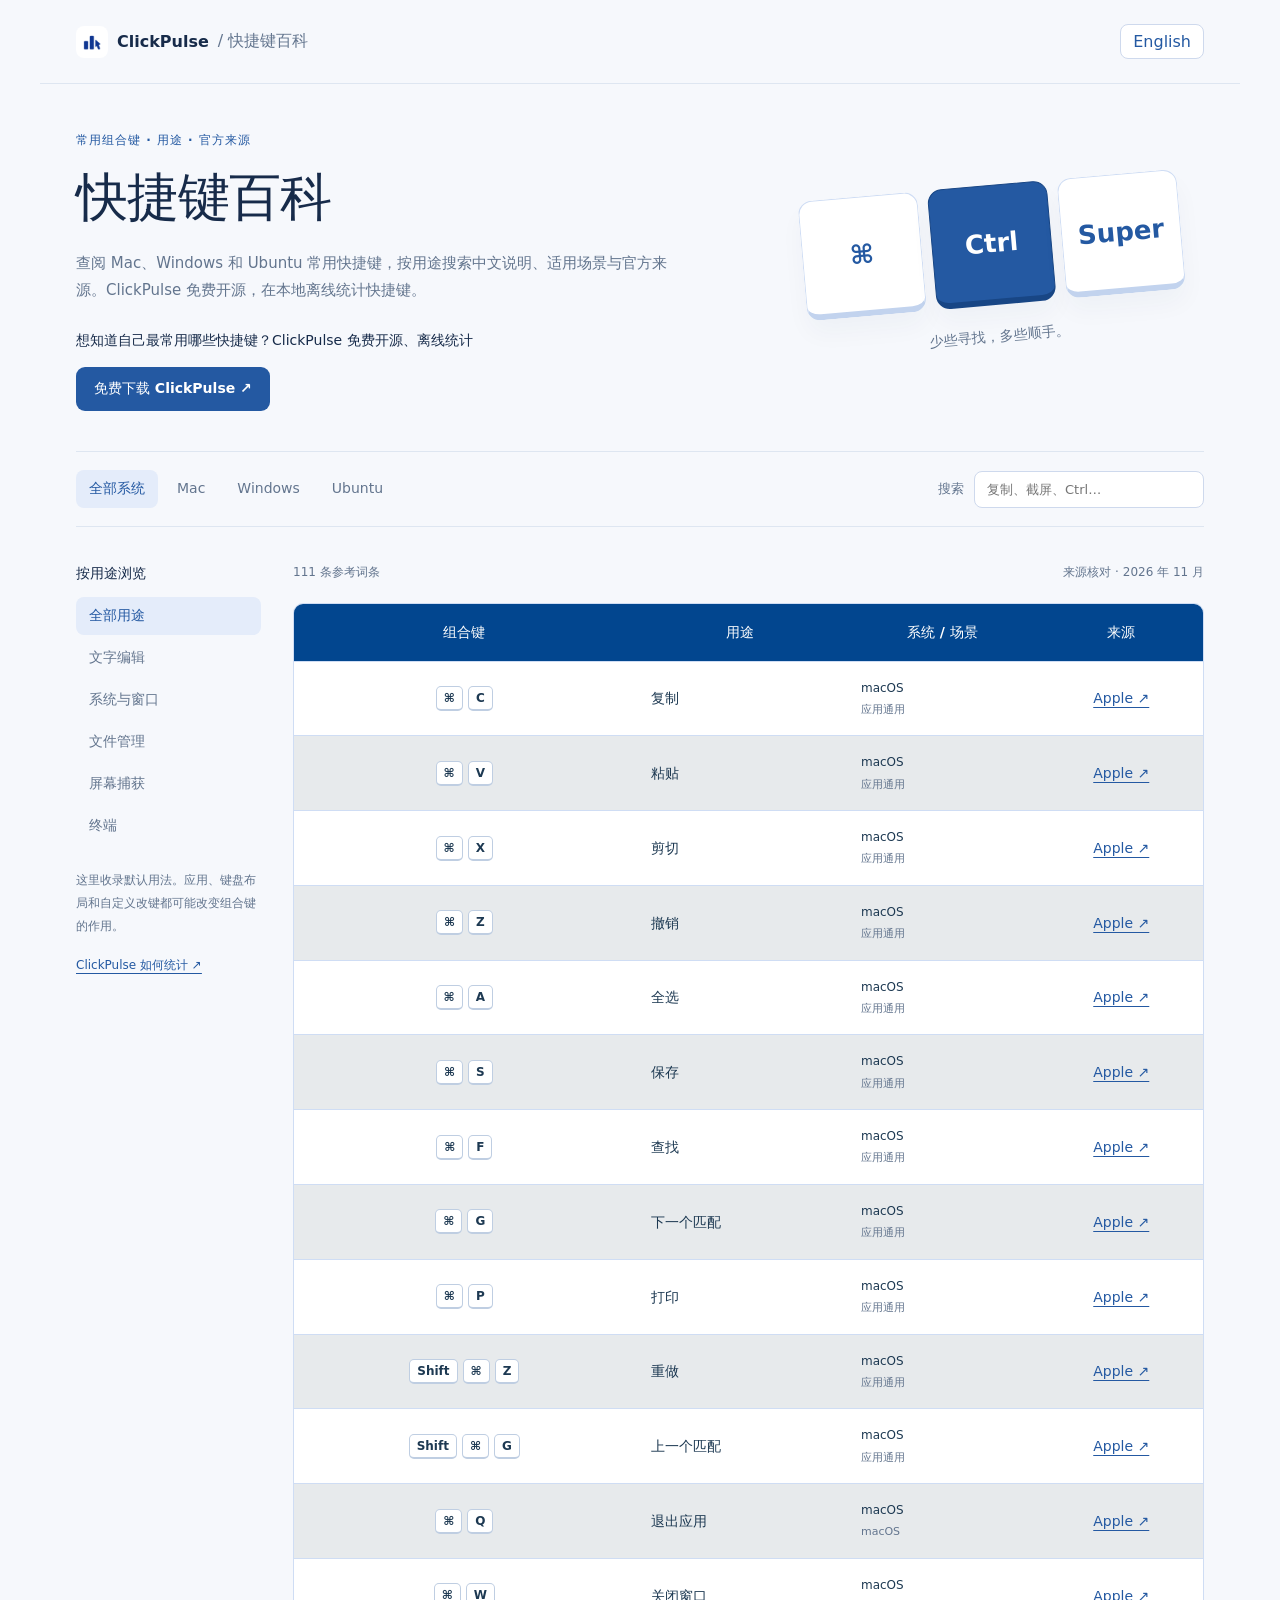
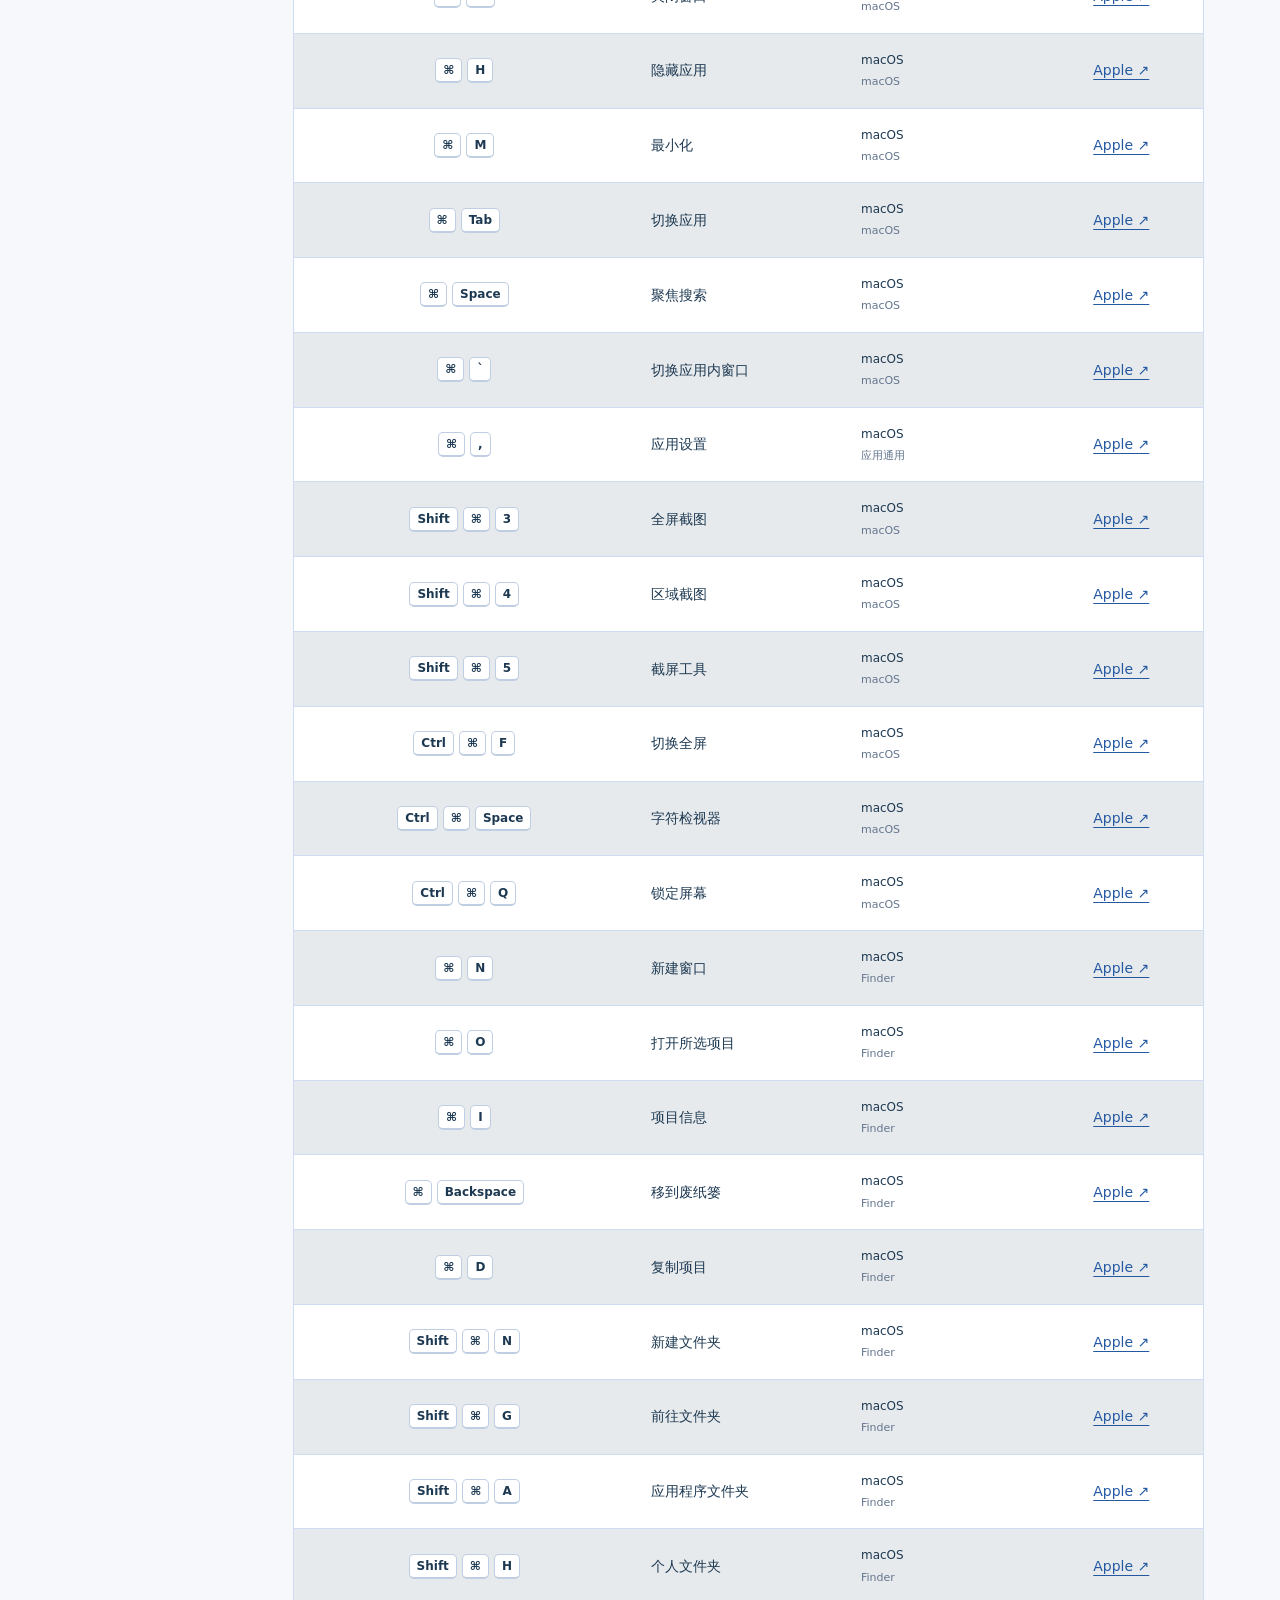
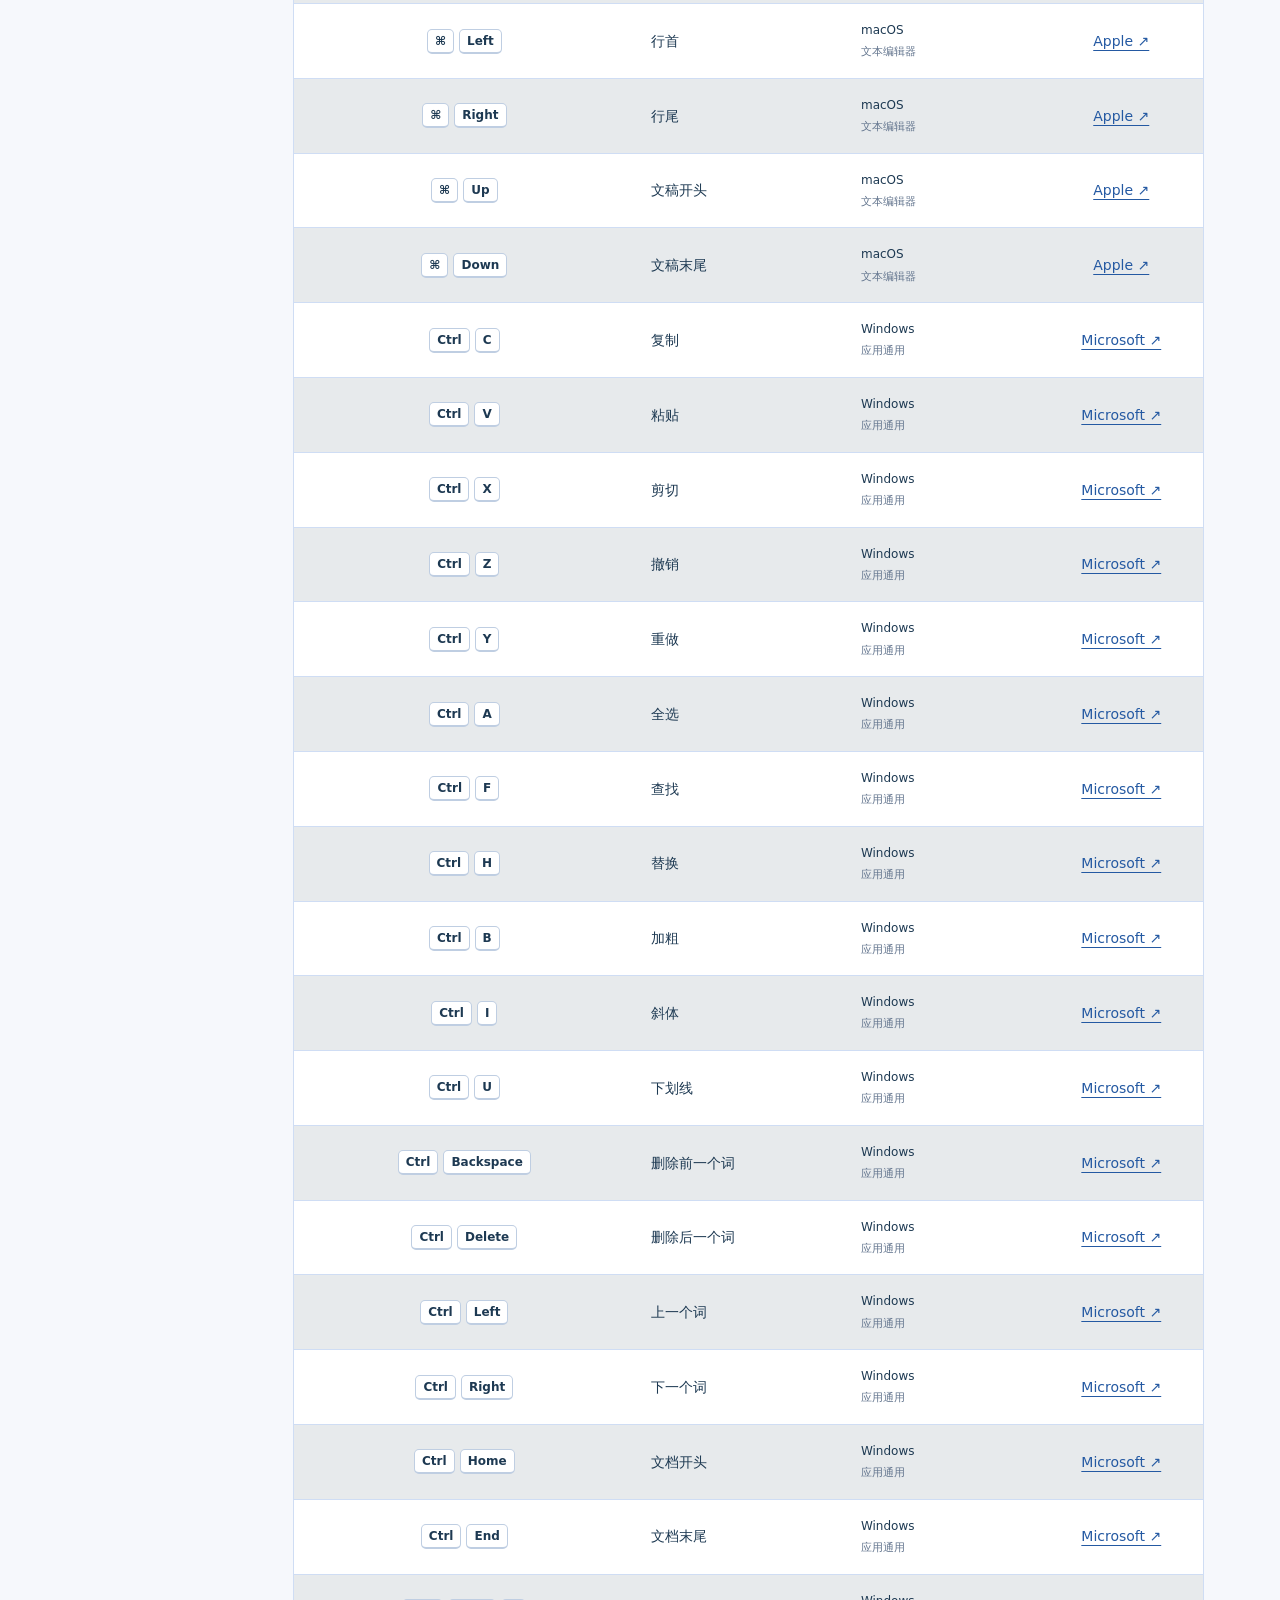
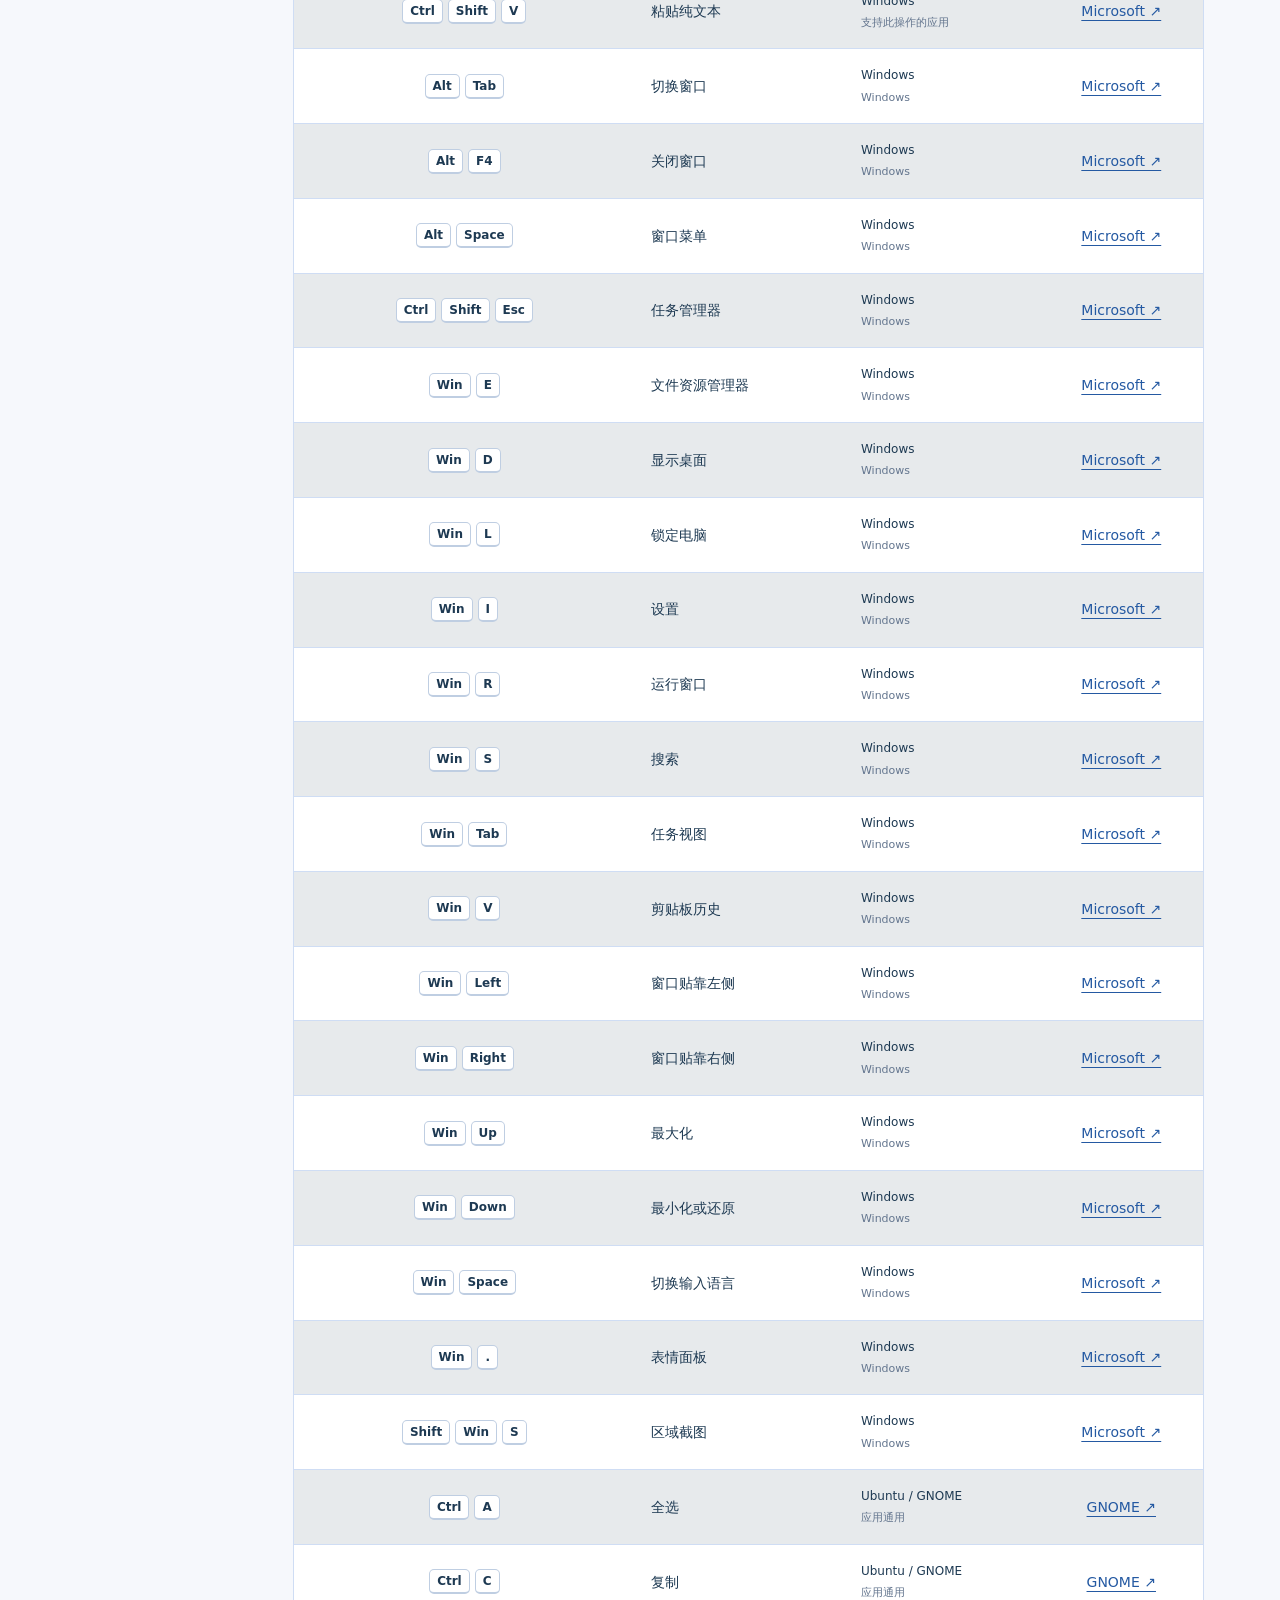
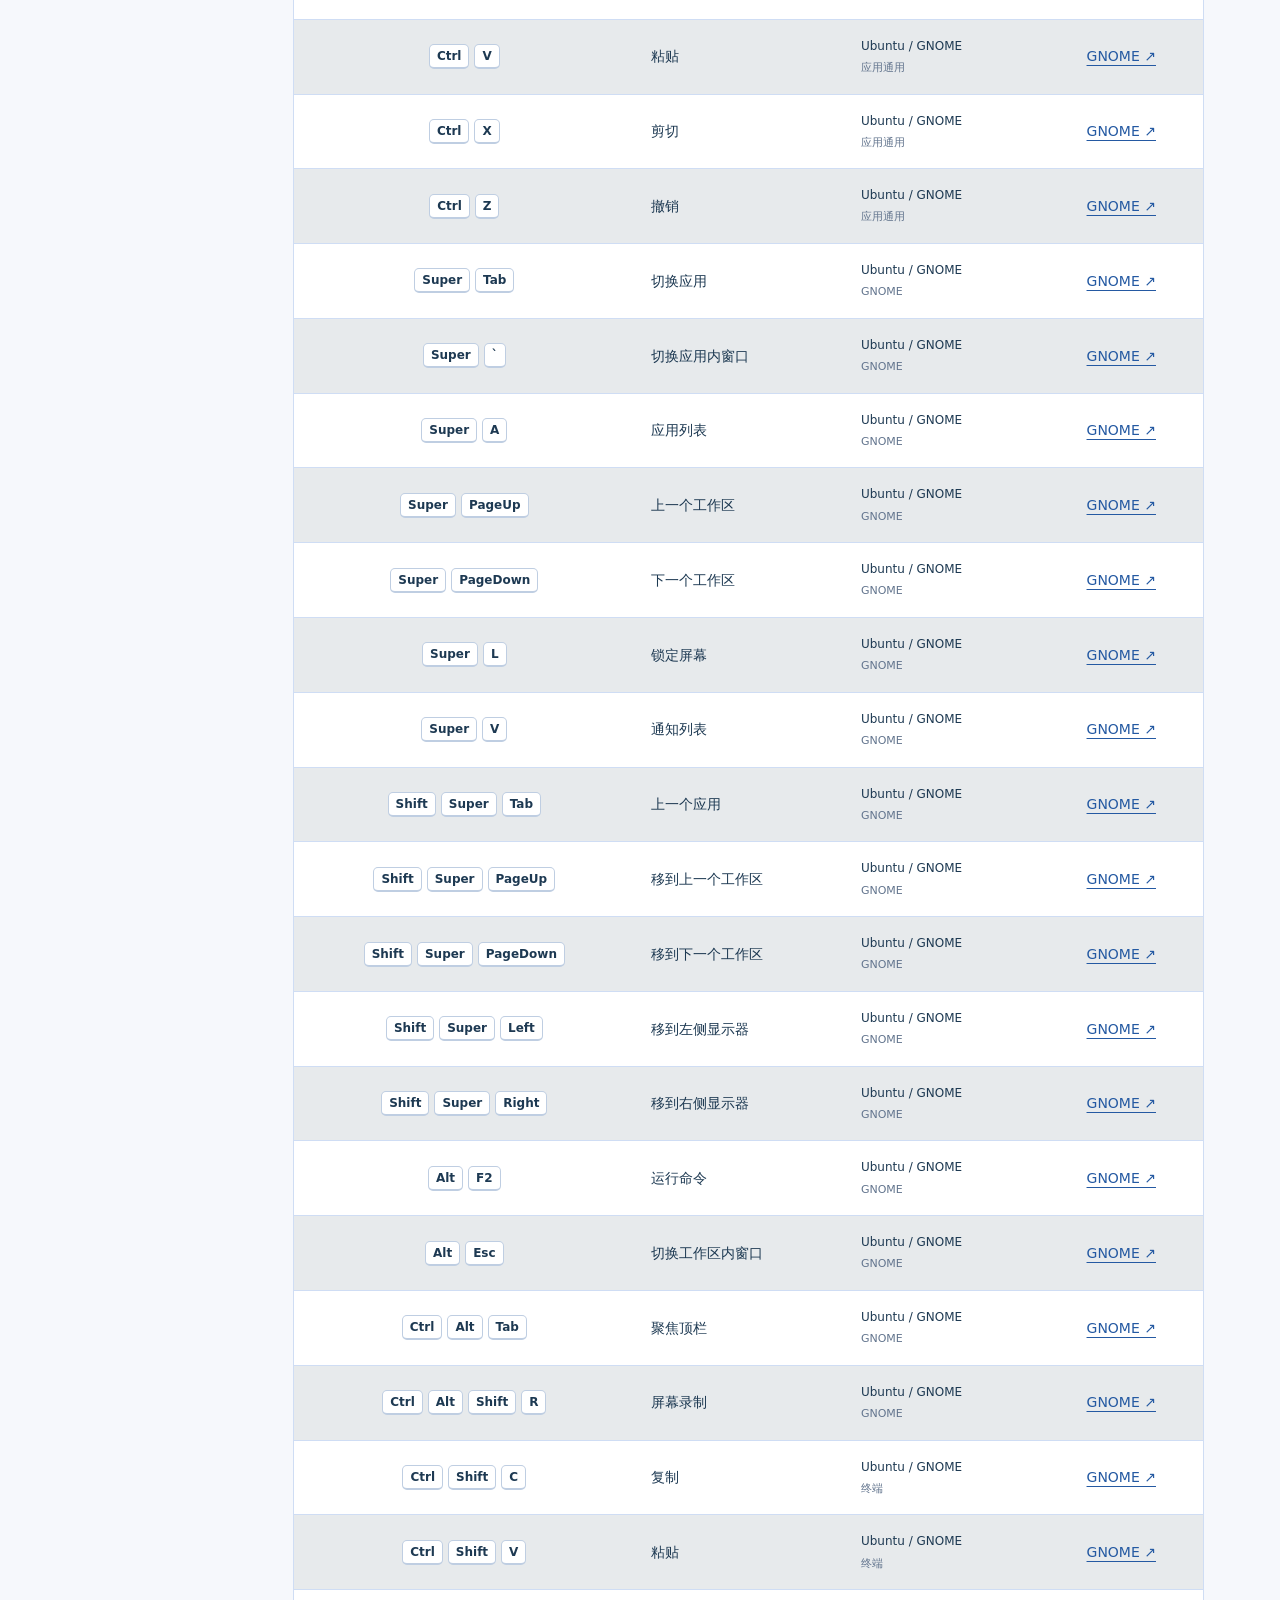
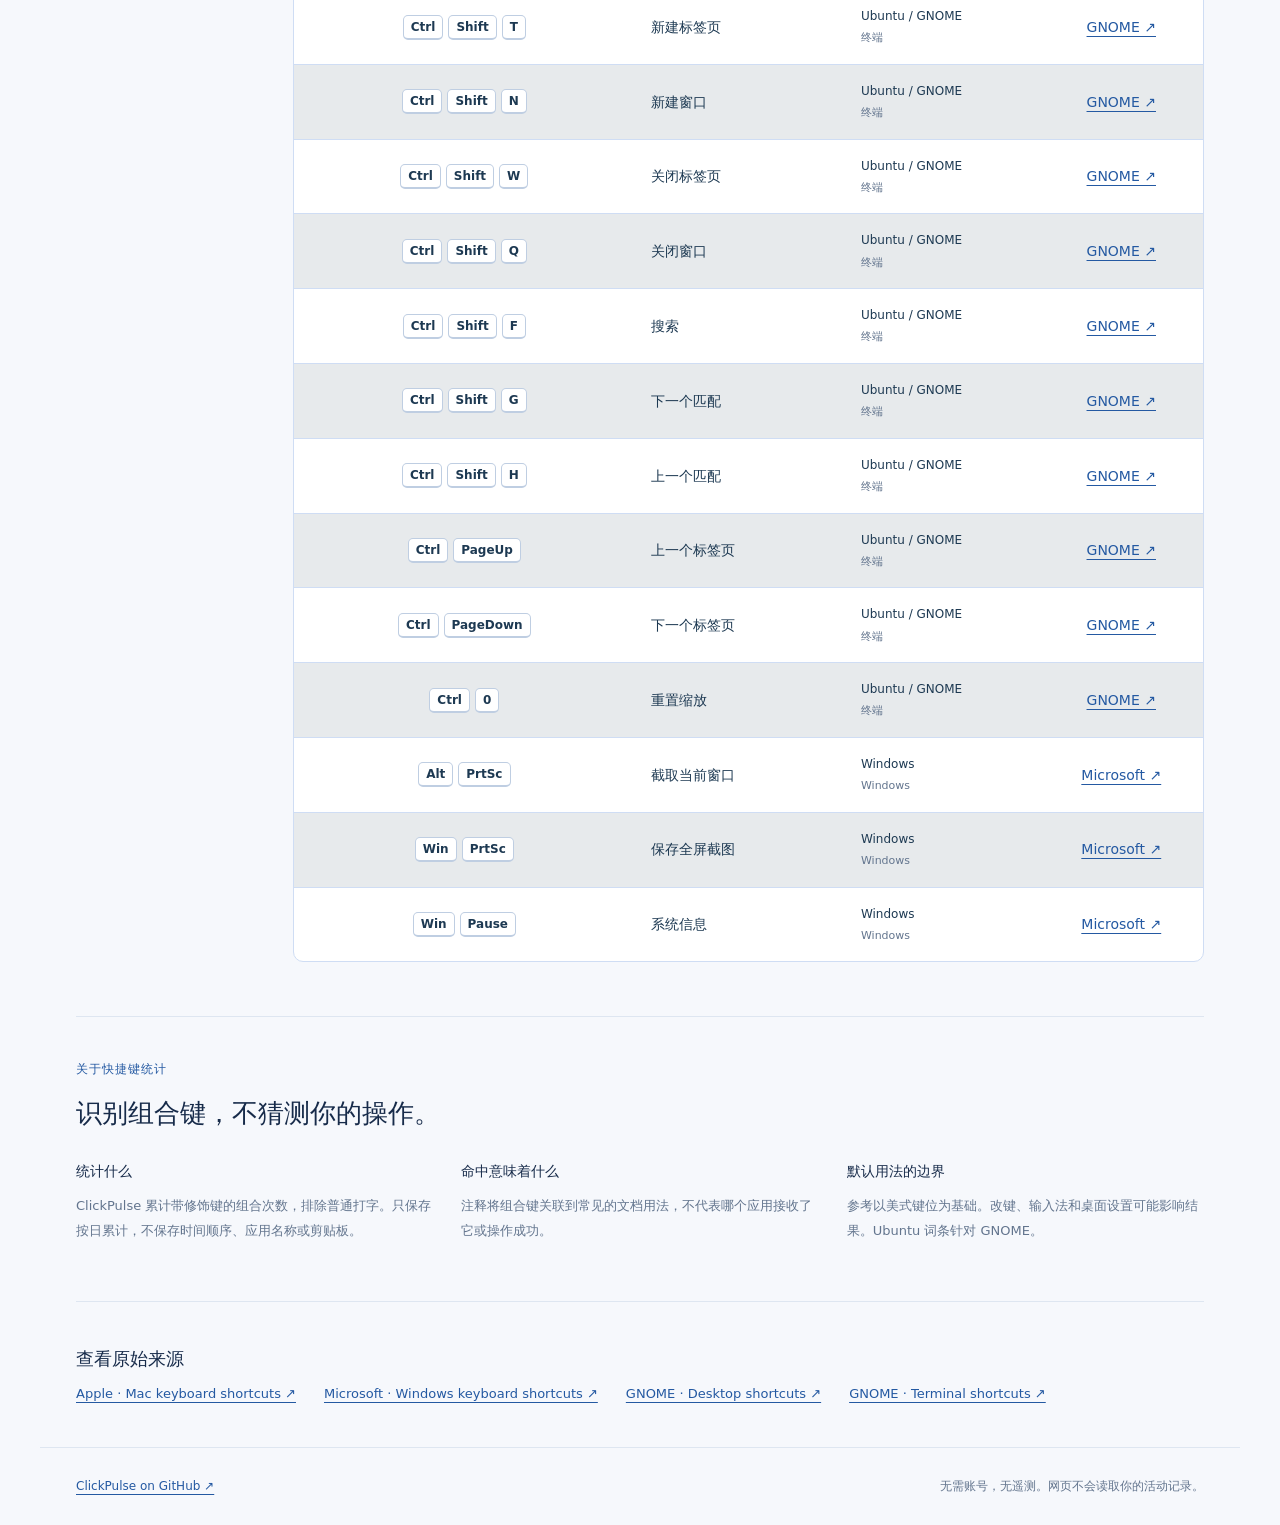
==== docs/shortcuts/index.html @ 7aa95f6b "build: strengthen package checks and add shortcut reference docs Verify version resources and separa" ====
<!doctype html>
<html lang="zh-CN"><head><meta charset="utf-8"><meta name="viewport" content="width=device-width,initial-scale=1">
<meta name="description" content="查阅 Mac、Windows 和 Ubuntu 常用快捷键，按用途搜索中文说明、适用场景与官方来源。ClickPulse 免费开源，在本地离线统计快捷键。"><link rel="canonical" href="https://endnone.github.io/ClickPulse/">
<meta http-equiv="Content-Security-Policy" content="default-src 'self'; script-src 'self'; style-src 'self'; img-src 'self'; connect-src 'none'; base-uri 'none'; form-action 'none'">
<title data-en="Shortcut Atlas · ClickPulse">快捷键大全（Mac、Windows、Ubuntu，附官方来源）· ClickPulse</title><link rel="stylesheet" href="style.css"><script defer src="../../ui/shortcuts-catalog.js"></script><script defer src="app.js"></script></head>
<body><header><a class="brand" href="./"><img class="brand-mark" src="../../assets/clickpulse-mark-blue-transparent-v1-128.png" alt="">ClickPulse <span data-en="/ Shortcut Atlas">/ 快捷键百科</span></a><button data-en="简体中文" id="language" type="button" data-js hidden>English</button></header>
<main><section class="intro"><div><p data-en="EVERYDAY SHORTCUTS · CONTEXT · OFFICIAL SOURCES" class="eyebrow">常用组合键 · 用途 · 官方来源</p><h1 data-en="Shortcut Atlas">快捷键百科</h1><p data-en="Useful combinations, clear context and official sources. Find the shortcuts for your next step." class="intro-description">查阅 Mac、Windows 和 Ubuntu 常用快捷键，按用途搜索中文说明、适用场景与官方来源。ClickPulse 免费开源，在本地离线统计快捷键。</p>
<div class="download-callout"><p data-en="Discover your most-used shortcuts. ClickPulse is free, open source and counts activity offline.">想知道自己最常用哪些快捷键？ClickPulse 免费开源、离线统计</p><a data-en="Download ClickPulse ↗" class="download-button" href="https://github.com/endNone/ClickPulse/releases/latest">免费下载 ClickPulse ↗</a></div></div><div class="intro-keys" aria-hidden="true"><kbd>⌘</kbd><kbd>Ctrl</kbd><kbd>Super</kbd><span data-en="Less reaching. More doing.">少些寻找，多些顺手。</span></div></section>
<div class="filter-bar"><nav class="systems" aria-label="Operating system"><a data-en="All systems" href="./" aria-current="page">全部系统</a><a data-en="Mac" href="mac/">Mac</a><a data-en="Windows" href="windows/">Windows</a><a data-en="Ubuntu" href="ubuntu/">Ubuntu</a></nav><label class="search" data-js hidden><span data-en="Search">搜索</span><input id="query" type="search" autocomplete="off" spellcheck="false" placeholder="复制、截屏、Ctrl…"></label></div>
<div class="directory"><aside><h2 data-en="Browse by purpose">按用途浏览</h2><div id="categories" data-js hidden><button data-en="All purposes" type="button" data-category="" aria-pressed="true">全部用途</button><button data-en="Editing" type="button" data-category="editing" aria-pressed="false">文字编辑</button><button data-en="System &amp; windows" type="button" data-category="system" aria-pressed="false">系统与窗口</button><button data-en="Files" type="button" data-category="files" aria-pressed="false">文件管理</button><button data-en="Screen capture" type="button" data-category="capture" aria-pressed="false">屏幕捕获</button><button data-en="Terminal" type="button" data-category="terminal" aria-pressed="false">终端</button></div><p data-en="Apps, keyboard layouts and custom mappings can change what a combination does." class="reference-note">这里收录默认用法。应用、键盘布局和自定义改键都可能改变组合键的作用。</p><a data-en="How ClickPulse counts ↗" href="#how-it-works">ClickPulse 如何统计 ↗</a></aside>
<section class="entry-section" aria-label="Shortcuts"><div class="results-heading"><p id="count" role="status" aria-live="polite">111 条参考词条</p><span data-en="Sources checked · November 2026">来源核对 · 2026 年 11 月</span></div><div class="table-scroll"><table id="entries"><thead><tr><th data-en="Shortcut" scope="col">组合键</th><th data-en="Use" scope="col">用途</th><th data-en="System / Context" scope="col">系统 / 场景</th><th data-en="Source" scope="col">来源</th></tr></thead><tbody><tr data-entry-id="macos-8-8-apps"><th scope="row"><span class="chord"><kbd>⌘</kbd> <kbd>C</kbd></span></th><td><strong data-en="Copy">复制</strong></td><td><span class="entry-system">macOS</span><span data-en="Apps" class="scope">应用通用</span></td><td><a href="https://support.apple.com/en-us/102650" target="_blank" rel="noopener noreferrer">Apple ↗</a></td></tr>
<tr data-entry-id="macos-8-9-apps"><th scope="row"><span class="chord"><kbd>⌘</kbd> <kbd>V</kbd></span></th><td><strong data-en="Paste">粘贴</strong></td><td><span class="entry-system">macOS</span><span data-en="Apps" class="scope">应用通用</span></td><td><a href="https://support.apple.com/en-us/102650" target="_blank" rel="noopener noreferrer">Apple ↗</a></td></tr>
<tr data-entry-id="macos-8-7-apps"><th scope="row"><span class="chord"><kbd>⌘</kbd> <kbd>X</kbd></span></th><td><strong data-en="Cut">剪切</strong></td><td><span class="entry-system">macOS</span><span data-en="Apps" class="scope">应用通用</span></td><td><a href="https://support.apple.com/en-us/102650" target="_blank" rel="noopener noreferrer">Apple ↗</a></td></tr>
<tr data-entry-id="macos-8-6-apps"><th scope="row"><span class="chord"><kbd>⌘</kbd> <kbd>Z</kbd></span></th><td><strong data-en="Undo">撤销</strong></td><td><span class="entry-system">macOS</span><span data-en="Apps" class="scope">应用通用</span></td><td><a href="https://support.apple.com/en-us/102650" target="_blank" rel="noopener noreferrer">Apple ↗</a></td></tr>
<tr data-entry-id="macos-8-0-apps"><th scope="row"><span class="chord"><kbd>⌘</kbd> <kbd>A</kbd></span></th><td><strong data-en="Select all">全选</strong></td><td><span class="entry-system">macOS</span><span data-en="Apps" class="scope">应用通用</span></td><td><a href="https://support.apple.com/en-us/102650" target="_blank" rel="noopener noreferrer">Apple ↗</a></td></tr>
<tr data-entry-id="macos-8-1-apps"><th scope="row"><span class="chord"><kbd>⌘</kbd> <kbd>S</kbd></span></th><td><strong data-en="Save">保存</strong></td><td><span class="entry-system">macOS</span><span data-en="Apps" class="scope">应用通用</span></td><td><a href="https://support.apple.com/en-us/102650" target="_blank" rel="noopener noreferrer">Apple ↗</a></td></tr>
<tr data-entry-id="macos-8-3-apps"><th scope="row"><span class="chord"><kbd>⌘</kbd> <kbd>F</kbd></span></th><td><strong data-en="Find">查找</strong></td><td><span class="entry-system">macOS</span><span data-en="Apps" class="scope">应用通用</span></td><td><a href="https://support.apple.com/en-us/102650" target="_blank" rel="noopener noreferrer">Apple ↗</a></td></tr>
<tr data-entry-id="macos-8-5-apps"><th scope="row"><span class="chord"><kbd>⌘</kbd> <kbd>G</kbd></span></th><td><strong data-en="Next match">下一个匹配</strong></td><td><span class="entry-system">macOS</span><span data-en="Apps" class="scope">应用通用</span></td><td><a href="https://support.apple.com/en-us/102650" target="_blank" rel="noopener noreferrer">Apple ↗</a></td></tr>
<tr data-entry-id="macos-8-35-apps"><th scope="row"><span class="chord"><kbd>⌘</kbd> <kbd>P</kbd></span></th><td><strong data-en="Print">打印</strong></td><td><span class="entry-system">macOS</span><span data-en="Apps" class="scope">应用通用</span></td><td><a href="https://support.apple.com/en-us/102650" target="_blank" rel="noopener noreferrer">Apple ↗</a></td></tr>
<tr data-entry-id="macos-12-6-apps"><th scope="row"><span class="chord"><kbd>Shift</kbd> <kbd>⌘</kbd> <kbd>Z</kbd></span></th><td><strong data-en="Redo">重做</strong></td><td><span class="entry-system">macOS</span><span data-en="Apps" class="scope">应用通用</span></td><td><a href="https://support.apple.com/en-us/102650" target="_blank" rel="noopener noreferrer">Apple ↗</a></td></tr>
<tr data-entry-id="macos-12-5-apps"><th scope="row"><span class="chord"><kbd>Shift</kbd> <kbd>⌘</kbd> <kbd>G</kbd></span></th><td><strong data-en="Previous match">上一个匹配</strong></td><td><span class="entry-system">macOS</span><span data-en="Apps" class="scope">应用通用</span></td><td><a href="https://support.apple.com/en-us/102650" target="_blank" rel="noopener noreferrer">Apple ↗</a></td></tr>
<tr data-entry-id="macos-8-12-macos"><th scope="row"><span class="chord"><kbd>⌘</kbd> <kbd>Q</kbd></span></th><td><strong data-en="Quit app">退出应用</strong></td><td><span class="entry-system">macOS</span><span data-en="macOS" class="scope">macOS</span></td><td><a href="https://support.apple.com/en-us/102650" target="_blank" rel="noopener noreferrer">Apple ↗</a></td></tr>
<tr data-entry-id="macos-8-13-macos"><th scope="row"><span class="chord"><kbd>⌘</kbd> <kbd>W</kbd></span></th><td><strong data-en="Close window">关闭窗口</strong></td><td><span class="entry-system">macOS</span><span data-en="macOS" class="scope">macOS</span></td><td><a href="https://support.apple.com/en-us/102650" target="_blank" rel="noopener noreferrer">Apple ↗</a></td></tr>
<tr data-entry-id="macos-8-4-macos"><th scope="row"><span class="chord"><kbd>⌘</kbd> <kbd>H</kbd></span></th><td><strong data-en="Hide app">隐藏应用</strong></td><td><span class="entry-system">macOS</span><span data-en="macOS" class="scope">macOS</span></td><td><a href="https://support.apple.com/en-us/102650" target="_blank" rel="noopener noreferrer">Apple ↗</a></td></tr>
<tr data-entry-id="macos-8-46-macos"><th scope="row"><span class="chord"><kbd>⌘</kbd> <kbd>M</kbd></span></th><td><strong data-en="Minimize">最小化</strong></td><td><span class="entry-system">macOS</span><span data-en="macOS" class="scope">macOS</span></td><td><a href="https://support.apple.com/en-us/102650" target="_blank" rel="noopener noreferrer">Apple ↗</a></td></tr>
<tr data-entry-id="macos-8-48-macos"><th scope="row"><span class="chord"><kbd>⌘</kbd> <kbd>Tab</kbd></span></th><td><strong data-en="Switch app">切换应用</strong></td><td><span class="entry-system">macOS</span><span data-en="macOS" class="scope">macOS</span></td><td><a href="https://support.apple.com/en-us/102650" target="_blank" rel="noopener noreferrer">Apple ↗</a></td></tr>
<tr data-entry-id="macos-8-49-macos"><th scope="row"><span class="chord"><kbd>⌘</kbd> <kbd>Space</kbd></span></th><td><strong data-en="Spotlight">聚焦搜索</strong></td><td><span class="entry-system">macOS</span><span data-en="macOS" class="scope">macOS</span></td><td><a href="https://support.apple.com/en-us/102650" target="_blank" rel="noopener noreferrer">Apple ↗</a></td></tr>
<tr data-entry-id="macos-8-50-macos"><th scope="row"><span class="chord"><kbd>⌘</kbd> <kbd>`</kbd></span></th><td><strong data-en="Switch app window">切换应用内窗口</strong></td><td><span class="entry-system">macOS</span><span data-en="macOS" class="scope">macOS</span></td><td><a href="https://support.apple.com/en-us/102650" target="_blank" rel="noopener noreferrer">Apple ↗</a></td></tr>
<tr data-entry-id="macos-8-43-apps"><th scope="row"><span class="chord"><kbd>⌘</kbd> <kbd>,</kbd></span></th><td><strong data-en="App settings">应用设置</strong></td><td><span class="entry-system">macOS</span><span data-en="Apps" class="scope">应用通用</span></td><td><a href="https://support.apple.com/en-us/102650" target="_blank" rel="noopener noreferrer">Apple ↗</a></td></tr>
<tr data-entry-id="macos-12-20-macos"><th scope="row"><span class="chord"><kbd>Shift</kbd> <kbd>⌘</kbd> <kbd>3</kbd></span></th><td><strong data-en="Screen capture">全屏截图</strong></td><td><span class="entry-system">macOS</span><span data-en="macOS" class="scope">macOS</span></td><td><a href="https://support.apple.com/en-us/102650" target="_blank" rel="noopener noreferrer">Apple ↗</a></td></tr>
<tr data-entry-id="macos-12-21-macos"><th scope="row"><span class="chord"><kbd>Shift</kbd> <kbd>⌘</kbd> <kbd>4</kbd></span></th><td><strong data-en="Area capture">区域截图</strong></td><td><span class="entry-system">macOS</span><span data-en="macOS" class="scope">macOS</span></td><td><a href="https://support.apple.com/en-us/102650" target="_blank" rel="noopener noreferrer">Apple ↗</a></td></tr>
<tr data-entry-id="macos-12-23-macos"><th scope="row"><span class="chord"><kbd>Shift</kbd> <kbd>⌘</kbd> <kbd>5</kbd></span></th><td><strong data-en="Capture controls">截屏工具</strong></td><td><span class="entry-system">macOS</span><span data-en="macOS" class="scope">macOS</span></td><td><a href="https://support.apple.com/en-us/102650" target="_blank" rel="noopener noreferrer">Apple ↗</a></td></tr>
<tr data-entry-id="macos-9-3-macos"><th scope="row"><span class="chord"><kbd>Ctrl</kbd> <kbd>⌘</kbd> <kbd>F</kbd></span></th><td><strong data-en="Toggle fullscreen">切换全屏</strong></td><td><span class="entry-system">macOS</span><span data-en="macOS" class="scope">macOS</span></td><td><a href="https://support.apple.com/en-us/102650" target="_blank" rel="noopener noreferrer">Apple ↗</a></td></tr>
<tr data-entry-id="macos-9-49-macos"><th scope="row"><span class="chord"><kbd>Ctrl</kbd> <kbd>⌘</kbd> <kbd>Space</kbd></span></th><td><strong data-en="Character viewer">字符检视器</strong></td><td><span class="entry-system">macOS</span><span data-en="macOS" class="scope">macOS</span></td><td><a href="https://support.apple.com/en-us/102650" target="_blank" rel="noopener noreferrer">Apple ↗</a></td></tr>
<tr data-entry-id="macos-9-12-macos"><th scope="row"><span class="chord"><kbd>Ctrl</kbd> <kbd>⌘</kbd> <kbd>Q</kbd></span></th><td><strong data-en="Lock screen">锁定屏幕</strong></td><td><span class="entry-system">macOS</span><span data-en="macOS" class="scope">macOS</span></td><td><a href="https://support.apple.com/en-us/102650" target="_blank" rel="noopener noreferrer">Apple ↗</a></td></tr>
<tr data-entry-id="macos-8-45-finder"><th scope="row"><span class="chord"><kbd>⌘</kbd> <kbd>N</kbd></span></th><td><strong data-en="New window">新建窗口</strong></td><td><span class="entry-system">macOS</span><span data-en="Finder" class="scope">Finder</span></td><td><a href="https://support.apple.com/en-us/102650" target="_blank" rel="noopener noreferrer">Apple ↗</a></td></tr>
<tr data-entry-id="macos-8-31-finder"><th scope="row"><span class="chord"><kbd>⌘</kbd> <kbd>O</kbd></span></th><td><strong data-en="Open selection">打开所选项目</strong></td><td><span class="entry-system">macOS</span><span data-en="Finder" class="scope">Finder</span></td><td><a href="https://support.apple.com/en-us/102650" target="_blank" rel="noopener noreferrer">Apple ↗</a></td></tr>
<tr data-entry-id="macos-8-34-finder"><th scope="row"><span class="chord"><kbd>⌘</kbd> <kbd>I</kbd></span></th><td><strong data-en="Item information">项目信息</strong></td><td><span class="entry-system">macOS</span><span data-en="Finder" class="scope">Finder</span></td><td><a href="https://support.apple.com/en-us/102650" target="_blank" rel="noopener noreferrer">Apple ↗</a></td></tr>
<tr data-entry-id="macos-8-51-finder"><th scope="row"><span class="chord"><kbd>⌘</kbd> <kbd>Backspace</kbd></span></th><td><strong data-en="Move to Trash">移到废纸篓</strong></td><td><span class="entry-system">macOS</span><span data-en="Finder" class="scope">Finder</span></td><td><a href="https://support.apple.com/en-us/102650" target="_blank" rel="noopener noreferrer">Apple ↗</a></td></tr>
<tr data-entry-id="macos-8-2-finder"><th scope="row"><span class="chord"><kbd>⌘</kbd> <kbd>D</kbd></span></th><td><strong data-en="Duplicate item">复制项目</strong></td><td><span class="entry-system">macOS</span><span data-en="Finder" class="scope">Finder</span></td><td><a href="https://support.apple.com/en-us/102650" target="_blank" rel="noopener noreferrer">Apple ↗</a></td></tr>
<tr data-entry-id="macos-12-45-finder"><th scope="row"><span class="chord"><kbd>Shift</kbd> <kbd>⌘</kbd> <kbd>N</kbd></span></th><td><strong data-en="New folder">新建文件夹</strong></td><td><span class="entry-system">macOS</span><span data-en="Finder" class="scope">Finder</span></td><td><a href="https://support.apple.com/en-us/102650" target="_blank" rel="noopener noreferrer">Apple ↗</a></td></tr>
<tr data-entry-id="macos-12-5-finder"><th scope="row"><span class="chord"><kbd>Shift</kbd> <kbd>⌘</kbd> <kbd>G</kbd></span></th><td><strong data-en="Go to folder">前往文件夹</strong></td><td><span class="entry-system">macOS</span><span data-en="Finder" class="scope">Finder</span></td><td><a href="https://support.apple.com/en-us/102650" target="_blank" rel="noopener noreferrer">Apple ↗</a></td></tr>
<tr data-entry-id="macos-12-0-finder"><th scope="row"><span class="chord"><kbd>Shift</kbd> <kbd>⌘</kbd> <kbd>A</kbd></span></th><td><strong data-en="Applications folder">应用程序文件夹</strong></td><td><span class="entry-system">macOS</span><span data-en="Finder" class="scope">Finder</span></td><td><a href="https://support.apple.com/en-us/102650" target="_blank" rel="noopener noreferrer">Apple ↗</a></td></tr>
<tr data-entry-id="macos-12-4-finder"><th scope="row"><span class="chord"><kbd>Shift</kbd> <kbd>⌘</kbd> <kbd>H</kbd></span></th><td><strong data-en="Home folder">个人文件夹</strong></td><td><span class="entry-system">macOS</span><span data-en="Finder" class="scope">Finder</span></td><td><a href="https://support.apple.com/en-us/102650" target="_blank" rel="noopener noreferrer">Apple ↗</a></td></tr>
<tr data-entry-id="macos-8-123-text-editors"><th scope="row"><span class="chord"><kbd>⌘</kbd> <kbd>Left</kbd></span></th><td><strong data-en="Line start">行首</strong></td><td><span class="entry-system">macOS</span><span data-en="Text editors" class="scope">文本编辑器</span></td><td><a href="https://support.apple.com/en-us/102650" target="_blank" rel="noopener noreferrer">Apple ↗</a></td></tr>
<tr data-entry-id="macos-8-124-text-editors"><th scope="row"><span class="chord"><kbd>⌘</kbd> <kbd>Right</kbd></span></th><td><strong data-en="Line end">行尾</strong></td><td><span class="entry-system">macOS</span><span data-en="Text editors" class="scope">文本编辑器</span></td><td><a href="https://support.apple.com/en-us/102650" target="_blank" rel="noopener noreferrer">Apple ↗</a></td></tr>
<tr data-entry-id="macos-8-126-text-editors"><th scope="row"><span class="chord"><kbd>⌘</kbd> <kbd>Up</kbd></span></th><td><strong data-en="Document start">文稿开头</strong></td><td><span class="entry-system">macOS</span><span data-en="Text editors" class="scope">文本编辑器</span></td><td><a href="https://support.apple.com/en-us/102650" target="_blank" rel="noopener noreferrer">Apple ↗</a></td></tr>
<tr data-entry-id="macos-8-125-text-editors"><th scope="row"><span class="chord"><kbd>⌘</kbd> <kbd>Down</kbd></span></th><td><strong data-en="Document end">文稿末尾</strong></td><td><span class="entry-system">macOS</span><span data-en="Text editors" class="scope">文本编辑器</span></td><td><a href="https://support.apple.com/en-us/102650" target="_blank" rel="noopener noreferrer">Apple ↗</a></td></tr>
<tr data-entry-id="windows-1-8-apps"><th scope="row"><span class="chord"><kbd>Ctrl</kbd> <kbd>C</kbd></span></th><td><strong data-en="Copy">复制</strong></td><td><span class="entry-system">Windows</span><span data-en="Apps" class="scope">应用通用</span></td><td><a href="https://support.microsoft.com/en-us/accessibility/windows/keyboard-shortcuts-in-windows" target="_blank" rel="noopener noreferrer">Microsoft ↗</a></td></tr>
<tr data-entry-id="windows-1-9-apps"><th scope="row"><span class="chord"><kbd>Ctrl</kbd> <kbd>V</kbd></span></th><td><strong data-en="Paste">粘贴</strong></td><td><span class="entry-system">Windows</span><span data-en="Apps" class="scope">应用通用</span></td><td><a href="https://support.microsoft.com/en-us/accessibility/windows/keyboard-shortcuts-in-windows" target="_blank" rel="noopener noreferrer">Microsoft ↗</a></td></tr>
<tr data-entry-id="windows-1-7-apps"><th scope="row"><span class="chord"><kbd>Ctrl</kbd> <kbd>X</kbd></span></th><td><strong data-en="Cut">剪切</strong></td><td><span class="entry-system">Windows</span><span data-en="Apps" class="scope">应用通用</span></td><td><a href="https://support.microsoft.com/en-us/accessibility/windows/keyboard-shortcuts-in-windows" target="_blank" rel="noopener noreferrer">Microsoft ↗</a></td></tr>
<tr data-entry-id="windows-1-6-apps"><th scope="row"><span class="chord"><kbd>Ctrl</kbd> <kbd>Z</kbd></span></th><td><strong data-en="Undo">撤销</strong></td><td><span class="entry-system">Windows</span><span data-en="Apps" class="scope">应用通用</span></td><td><a href="https://support.microsoft.com/en-us/accessibility/windows/keyboard-shortcuts-in-windows" target="_blank" rel="noopener noreferrer">Microsoft ↗</a></td></tr>
<tr data-entry-id="windows-1-16-apps"><th scope="row"><span class="chord"><kbd>Ctrl</kbd> <kbd>Y</kbd></span></th><td><strong data-en="Redo">重做</strong></td><td><span class="entry-system">Windows</span><span data-en="Apps" class="scope">应用通用</span></td><td><a href="https://support.microsoft.com/en-us/accessibility/windows/keyboard-shortcuts-in-windows" target="_blank" rel="noopener noreferrer">Microsoft ↗</a></td></tr>
<tr data-entry-id="windows-1-0-apps"><th scope="row"><span class="chord"><kbd>Ctrl</kbd> <kbd>A</kbd></span></th><td><strong data-en="Select all">全选</strong></td><td><span class="entry-system">Windows</span><span data-en="Apps" class="scope">应用通用</span></td><td><a href="https://support.microsoft.com/en-us/accessibility/windows/keyboard-shortcuts-in-windows" target="_blank" rel="noopener noreferrer">Microsoft ↗</a></td></tr>
<tr data-entry-id="windows-1-3-apps"><th scope="row"><span class="chord"><kbd>Ctrl</kbd> <kbd>F</kbd></span></th><td><strong data-en="Find">查找</strong></td><td><span class="entry-system">Windows</span><span data-en="Apps" class="scope">应用通用</span></td><td><a href="https://support.microsoft.com/en-us/accessibility/windows/keyboard-shortcuts-in-windows" target="_blank" rel="noopener noreferrer">Microsoft ↗</a></td></tr>
<tr data-entry-id="windows-1-4-apps"><th scope="row"><span class="chord"><kbd>Ctrl</kbd> <kbd>H</kbd></span></th><td><strong data-en="Replace">替换</strong></td><td><span class="entry-system">Windows</span><span data-en="Apps" class="scope">应用通用</span></td><td><a href="https://support.microsoft.com/en-us/accessibility/windows/keyboard-shortcuts-in-windows" target="_blank" rel="noopener noreferrer">Microsoft ↗</a></td></tr>
<tr data-entry-id="windows-1-11-apps"><th scope="row"><span class="chord"><kbd>Ctrl</kbd> <kbd>B</kbd></span></th><td><strong data-en="Bold">加粗</strong></td><td><span class="entry-system">Windows</span><span data-en="Apps" class="scope">应用通用</span></td><td><a href="https://support.microsoft.com/en-us/accessibility/windows/keyboard-shortcuts-in-windows" target="_blank" rel="noopener noreferrer">Microsoft ↗</a></td></tr>
<tr data-entry-id="windows-1-34-apps"><th scope="row"><span class="chord"><kbd>Ctrl</kbd> <kbd>I</kbd></span></th><td><strong data-en="Italic">斜体</strong></td><td><span class="entry-system">Windows</span><span data-en="Apps" class="scope">应用通用</span></td><td><a href="https://support.microsoft.com/en-us/accessibility/windows/keyboard-shortcuts-in-windows" target="_blank" rel="noopener noreferrer">Microsoft ↗</a></td></tr>
<tr data-entry-id="windows-1-32-apps"><th scope="row"><span class="chord"><kbd>Ctrl</kbd> <kbd>U</kbd></span></th><td><strong data-en="Underline">下划线</strong></td><td><span class="entry-system">Windows</span><span data-en="Apps" class="scope">应用通用</span></td><td><a href="https://support.microsoft.com/en-us/accessibility/windows/keyboard-shortcuts-in-windows" target="_blank" rel="noopener noreferrer">Microsoft ↗</a></td></tr>
<tr data-entry-id="windows-1-51-apps"><th scope="row"><span class="chord"><kbd>Ctrl</kbd> <kbd>Backspace</kbd></span></th><td><strong data-en="Delete preceding word">删除前一个词</strong></td><td><span class="entry-system">Windows</span><span data-en="Apps" class="scope">应用通用</span></td><td><a href="https://support.microsoft.com/en-us/accessibility/windows/keyboard-shortcuts-in-windows" target="_blank" rel="noopener noreferrer">Microsoft ↗</a></td></tr>
<tr data-entry-id="windows-1-117-apps"><th scope="row"><span class="chord"><kbd>Ctrl</kbd> <kbd>Delete</kbd></span></th><td><strong data-en="Delete following word">删除后一个词</strong></td><td><span class="entry-system">Windows</span><span data-en="Apps" class="scope">应用通用</span></td><td><a href="https://support.microsoft.com/en-us/accessibility/windows/keyboard-shortcuts-in-windows" target="_blank" rel="noopener noreferrer">Microsoft ↗</a></td></tr>
<tr data-entry-id="windows-1-123-apps"><th scope="row"><span class="chord"><kbd>Ctrl</kbd> <kbd>Left</kbd></span></th><td><strong data-en="Previous word">上一个词</strong></td><td><span class="entry-system">Windows</span><span data-en="Apps" class="scope">应用通用</span></td><td><a href="https://support.microsoft.com/en-us/accessibility/windows/keyboard-shortcuts-in-windows" target="_blank" rel="noopener noreferrer">Microsoft ↗</a></td></tr>
<tr data-entry-id="windows-1-124-apps"><th scope="row"><span class="chord"><kbd>Ctrl</kbd> <kbd>Right</kbd></span></th><td><strong data-en="Next word">下一个词</strong></td><td><span class="entry-system">Windows</span><span data-en="Apps" class="scope">应用通用</span></td><td><a href="https://support.microsoft.com/en-us/accessibility/windows/keyboard-shortcuts-in-windows" target="_blank" rel="noopener noreferrer">Microsoft ↗</a></td></tr>
<tr data-entry-id="windows-1-115-apps"><th scope="row"><span class="chord"><kbd>Ctrl</kbd> <kbd>Home</kbd></span></th><td><strong data-en="Document start">文档开头</strong></td><td><span class="entry-system">Windows</span><span data-en="Apps" class="scope">应用通用</span></td><td><a href="https://support.microsoft.com/en-us/accessibility/windows/keyboard-shortcuts-in-windows" target="_blank" rel="noopener noreferrer">Microsoft ↗</a></td></tr>
<tr data-entry-id="windows-1-119-apps"><th scope="row"><span class="chord"><kbd>Ctrl</kbd> <kbd>End</kbd></span></th><td><strong data-en="Document end">文档末尾</strong></td><td><span class="entry-system">Windows</span><span data-en="Apps" class="scope">应用通用</span></td><td><a href="https://support.microsoft.com/en-us/accessibility/windows/keyboard-shortcuts-in-windows" target="_blank" rel="noopener noreferrer">Microsoft ↗</a></td></tr>
<tr data-entry-id="windows-5-9-supported-apps"><th scope="row"><span class="chord"><kbd>Ctrl</kbd> <kbd>Shift</kbd> <kbd>V</kbd></span></th><td><strong data-en="Plain-text paste">粘贴纯文本</strong></td><td><span class="entry-system">Windows</span><span data-en="Supported apps" class="scope">支持此操作的应用</span></td><td><a href="https://support.microsoft.com/en-us/accessibility/windows/keyboard-shortcuts-in-windows" target="_blank" rel="noopener noreferrer">Microsoft ↗</a></td></tr>
<tr data-entry-id="windows-2-48-windows"><th scope="row"><span class="chord"><kbd>Alt</kbd> <kbd>Tab</kbd></span></th><td><strong data-en="Switch window">切换窗口</strong></td><td><span class="entry-system">Windows</span><span data-en="Windows" class="scope">Windows</span></td><td><a href="https://support.microsoft.com/en-us/accessibility/windows/keyboard-shortcuts-in-windows" target="_blank" rel="noopener noreferrer">Microsoft ↗</a></td></tr>
<tr data-entry-id="windows-2-118-windows"><th scope="row"><span class="chord"><kbd>Alt</kbd> <kbd>F4</kbd></span></th><td><strong data-en="Close window">关闭窗口</strong></td><td><span class="entry-system">Windows</span><span data-en="Windows" class="scope">Windows</span></td><td><a href="https://support.microsoft.com/en-us/accessibility/windows/keyboard-shortcuts-in-windows" target="_blank" rel="noopener noreferrer">Microsoft ↗</a></td></tr>
<tr data-entry-id="windows-2-49-windows"><th scope="row"><span class="chord"><kbd>Alt</kbd> <kbd>Space</kbd></span></th><td><strong data-en="Window menu">窗口菜单</strong></td><td><span class="entry-system">Windows</span><span data-en="Windows" class="scope">Windows</span></td><td><a href="https://support.microsoft.com/en-us/accessibility/windows/keyboard-shortcuts-in-windows" target="_blank" rel="noopener noreferrer">Microsoft ↗</a></td></tr>
<tr data-entry-id="windows-5-53-windows"><th scope="row"><span class="chord"><kbd>Ctrl</kbd> <kbd>Shift</kbd> <kbd>Esc</kbd></span></th><td><strong data-en="Task Manager">任务管理器</strong></td><td><span class="entry-system">Windows</span><span data-en="Windows" class="scope">Windows</span></td><td><a href="https://support.microsoft.com/en-us/accessibility/windows/keyboard-shortcuts-in-windows" target="_blank" rel="noopener noreferrer">Microsoft ↗</a></td></tr>
<tr data-entry-id="windows-8-14-windows"><th scope="row"><span class="chord"><kbd>Win</kbd> <kbd>E</kbd></span></th><td><strong data-en="File Explorer">文件资源管理器</strong></td><td><span class="entry-system">Windows</span><span data-en="Windows" class="scope">Windows</span></td><td><a href="https://support.microsoft.com/en-us/accessibility/windows/keyboard-shortcuts-in-windows" target="_blank" rel="noopener noreferrer">Microsoft ↗</a></td></tr>
<tr data-entry-id="windows-8-2-windows"><th scope="row"><span class="chord"><kbd>Win</kbd> <kbd>D</kbd></span></th><td><strong data-en="Show desktop">显示桌面</strong></td><td><span class="entry-system">Windows</span><span data-en="Windows" class="scope">Windows</span></td><td><a href="https://support.microsoft.com/en-us/accessibility/windows/keyboard-shortcuts-in-windows" target="_blank" rel="noopener noreferrer">Microsoft ↗</a></td></tr>
<tr data-entry-id="windows-8-37-windows"><th scope="row"><span class="chord"><kbd>Win</kbd> <kbd>L</kbd></span></th><td><strong data-en="Lock computer">锁定电脑</strong></td><td><span class="entry-system">Windows</span><span data-en="Windows" class="scope">Windows</span></td><td><a href="https://support.microsoft.com/en-us/accessibility/windows/keyboard-shortcuts-in-windows" target="_blank" rel="noopener noreferrer">Microsoft ↗</a></td></tr>
<tr data-entry-id="windows-8-34-windows"><th scope="row"><span class="chord"><kbd>Win</kbd> <kbd>I</kbd></span></th><td><strong data-en="Settings">设置</strong></td><td><span class="entry-system">Windows</span><span data-en="Windows" class="scope">Windows</span></td><td><a href="https://support.microsoft.com/en-us/accessibility/windows/keyboard-shortcuts-in-windows" target="_blank" rel="noopener noreferrer">Microsoft ↗</a></td></tr>
<tr data-entry-id="windows-8-15-windows"><th scope="row"><span class="chord"><kbd>Win</kbd> <kbd>R</kbd></span></th><td><strong data-en="Run dialog">运行窗口</strong></td><td><span class="entry-system">Windows</span><span data-en="Windows" class="scope">Windows</span></td><td><a href="https://support.microsoft.com/en-us/accessibility/windows/keyboard-shortcuts-in-windows" target="_blank" rel="noopener noreferrer">Microsoft ↗</a></td></tr>
<tr data-entry-id="windows-8-1-windows"><th scope="row"><span class="chord"><kbd>Win</kbd> <kbd>S</kbd></span></th><td><strong data-en="Search">搜索</strong></td><td><span class="entry-system">Windows</span><span data-en="Windows" class="scope">Windows</span></td><td><a href="https://support.microsoft.com/en-us/accessibility/windows/keyboard-shortcuts-in-windows" target="_blank" rel="noopener noreferrer">Microsoft ↗</a></td></tr>
<tr data-entry-id="windows-8-48-windows"><th scope="row"><span class="chord"><kbd>Win</kbd> <kbd>Tab</kbd></span></th><td><strong data-en="Task View">任务视图</strong></td><td><span class="entry-system">Windows</span><span data-en="Windows" class="scope">Windows</span></td><td><a href="https://support.microsoft.com/en-us/accessibility/windows/keyboard-shortcuts-in-windows" target="_blank" rel="noopener noreferrer">Microsoft ↗</a></td></tr>
<tr data-entry-id="windows-8-9-windows"><th scope="row"><span class="chord"><kbd>Win</kbd> <kbd>V</kbd></span></th><td><strong data-en="Clipboard history">剪贴板历史</strong></td><td><span class="entry-system">Windows</span><span data-en="Windows" class="scope">Windows</span></td><td><a href="https://support.microsoft.com/en-us/accessibility/windows/keyboard-shortcuts-in-windows" target="_blank" rel="noopener noreferrer">Microsoft ↗</a></td></tr>
<tr data-entry-id="windows-8-123-windows"><th scope="row"><span class="chord"><kbd>Win</kbd> <kbd>Left</kbd></span></th><td><strong data-en="Snap left">窗口贴靠左侧</strong></td><td><span class="entry-system">Windows</span><span data-en="Windows" class="scope">Windows</span></td><td><a href="https://support.microsoft.com/en-us/accessibility/windows/keyboard-shortcuts-in-windows" target="_blank" rel="noopener noreferrer">Microsoft ↗</a></td></tr>
<tr data-entry-id="windows-8-124-windows"><th scope="row"><span class="chord"><kbd>Win</kbd> <kbd>Right</kbd></span></th><td><strong data-en="Snap right">窗口贴靠右侧</strong></td><td><span class="entry-system">Windows</span><span data-en="Windows" class="scope">Windows</span></td><td><a href="https://support.microsoft.com/en-us/accessibility/windows/keyboard-shortcuts-in-windows" target="_blank" rel="noopener noreferrer">Microsoft ↗</a></td></tr>
<tr data-entry-id="windows-8-126-windows"><th scope="row"><span class="chord"><kbd>Win</kbd> <kbd>Up</kbd></span></th><td><strong data-en="Maximize">最大化</strong></td><td><span class="entry-system">Windows</span><span data-en="Windows" class="scope">Windows</span></td><td><a href="https://support.microsoft.com/en-us/accessibility/windows/keyboard-shortcuts-in-windows" target="_blank" rel="noopener noreferrer">Microsoft ↗</a></td></tr>
<tr data-entry-id="windows-8-125-windows"><th scope="row"><span class="chord"><kbd>Win</kbd> <kbd>Down</kbd></span></th><td><strong data-en="Minimize / restore">最小化或还原</strong></td><td><span class="entry-system">Windows</span><span data-en="Windows" class="scope">Windows</span></td><td><a href="https://support.microsoft.com/en-us/accessibility/windows/keyboard-shortcuts-in-windows" target="_blank" rel="noopener noreferrer">Microsoft ↗</a></td></tr>
<tr data-entry-id="windows-8-49-windows"><th scope="row"><span class="chord"><kbd>Win</kbd> <kbd>Space</kbd></span></th><td><strong data-en="Next input language">切换输入语言</strong></td><td><span class="entry-system">Windows</span><span data-en="Windows" class="scope">Windows</span></td><td><a href="https://support.microsoft.com/en-us/accessibility/windows/keyboard-shortcuts-in-windows" target="_blank" rel="noopener noreferrer">Microsoft ↗</a></td></tr>
<tr data-entry-id="windows-8-47-windows"><th scope="row"><span class="chord"><kbd>Win</kbd> <kbd>.</kbd></span></th><td><strong data-en="Emoji panel">表情面板</strong></td><td><span class="entry-system">Windows</span><span data-en="Windows" class="scope">Windows</span></td><td><a href="https://support.microsoft.com/en-us/accessibility/windows/keyboard-shortcuts-in-windows" target="_blank" rel="noopener noreferrer">Microsoft ↗</a></td></tr>
<tr data-entry-id="windows-12-1-windows"><th scope="row"><span class="chord"><kbd>Shift</kbd> <kbd>Win</kbd> <kbd>S</kbd></span></th><td><strong data-en="Area capture">区域截图</strong></td><td><span class="entry-system">Windows</span><span data-en="Windows" class="scope">Windows</span></td><td><a href="https://support.microsoft.com/en-us/accessibility/windows/keyboard-shortcuts-in-windows" target="_blank" rel="noopener noreferrer">Microsoft ↗</a></td></tr>
<tr data-entry-id="linux-1-0-apps"><th scope="row"><span class="chord"><kbd>Ctrl</kbd> <kbd>A</kbd></span></th><td><strong data-en="Select all">全选</strong></td><td><span class="entry-system">Ubuntu / GNOME</span><span data-en="Apps" class="scope">应用通用</span></td><td><a href="https://help.gnome.org/gnome-help/shell-keyboard-shortcuts.html" target="_blank" rel="noopener noreferrer">GNOME ↗</a></td></tr>
<tr data-entry-id="linux-1-8-apps"><th scope="row"><span class="chord"><kbd>Ctrl</kbd> <kbd>C</kbd></span></th><td><strong data-en="Copy">复制</strong></td><td><span class="entry-system">Ubuntu / GNOME</span><span data-en="Apps" class="scope">应用通用</span></td><td><a href="https://help.gnome.org/gnome-help/shell-keyboard-shortcuts.html" target="_blank" rel="noopener noreferrer">GNOME ↗</a></td></tr>
<tr data-entry-id="linux-1-9-apps"><th scope="row"><span class="chord"><kbd>Ctrl</kbd> <kbd>V</kbd></span></th><td><strong data-en="Paste">粘贴</strong></td><td><span class="entry-system">Ubuntu / GNOME</span><span data-en="Apps" class="scope">应用通用</span></td><td><a href="https://help.gnome.org/gnome-help/shell-keyboard-shortcuts.html" target="_blank" rel="noopener noreferrer">GNOME ↗</a></td></tr>
<tr data-entry-id="linux-1-7-apps"><th scope="row"><span class="chord"><kbd>Ctrl</kbd> <kbd>X</kbd></span></th><td><strong data-en="Cut">剪切</strong></td><td><span class="entry-system">Ubuntu / GNOME</span><span data-en="Apps" class="scope">应用通用</span></td><td><a href="https://help.gnome.org/gnome-help/shell-keyboard-shortcuts.html" target="_blank" rel="noopener noreferrer">GNOME ↗</a></td></tr>
<tr data-entry-id="linux-1-6-apps"><th scope="row"><span class="chord"><kbd>Ctrl</kbd> <kbd>Z</kbd></span></th><td><strong data-en="Undo">撤销</strong></td><td><span class="entry-system">Ubuntu / GNOME</span><span data-en="Apps" class="scope">应用通用</span></td><td><a href="https://help.gnome.org/gnome-help/shell-keyboard-shortcuts.html" target="_blank" rel="noopener noreferrer">GNOME ↗</a></td></tr>
<tr data-entry-id="linux-8-48-gnome"><th scope="row"><span class="chord"><kbd>Super</kbd> <kbd>Tab</kbd></span></th><td><strong data-en="Switch app">切换应用</strong></td><td><span class="entry-system">Ubuntu / GNOME</span><span data-en="GNOME" class="scope">GNOME</span></td><td><a href="https://help.gnome.org/gnome-help/shell-keyboard-shortcuts.html" target="_blank" rel="noopener noreferrer">GNOME ↗</a></td></tr>
<tr data-entry-id="linux-8-50-gnome"><th scope="row"><span class="chord"><kbd>Super</kbd> <kbd>`</kbd></span></th><td><strong data-en="Switch app window">切换应用内窗口</strong></td><td><span class="entry-system">Ubuntu / GNOME</span><span data-en="GNOME" class="scope">GNOME</span></td><td><a href="https://help.gnome.org/gnome-help/shell-keyboard-shortcuts.html" target="_blank" rel="noopener noreferrer">GNOME ↗</a></td></tr>
<tr data-entry-id="linux-8-0-gnome"><th scope="row"><span class="chord"><kbd>Super</kbd> <kbd>A</kbd></span></th><td><strong data-en="App grid">应用列表</strong></td><td><span class="entry-system">Ubuntu / GNOME</span><span data-en="GNOME" class="scope">GNOME</span></td><td><a href="https://help.gnome.org/gnome-help/shell-keyboard-shortcuts.html" target="_blank" rel="noopener noreferrer">GNOME ↗</a></td></tr>
<tr data-entry-id="linux-8-116-gnome"><th scope="row"><span class="chord"><kbd>Super</kbd> <kbd>PageUp</kbd></span></th><td><strong data-en="Previous workspace">上一个工作区</strong></td><td><span class="entry-system">Ubuntu / GNOME</span><span data-en="GNOME" class="scope">GNOME</span></td><td><a href="https://help.gnome.org/gnome-help/shell-keyboard-shortcuts.html" target="_blank" rel="noopener noreferrer">GNOME ↗</a></td></tr>
<tr data-entry-id="linux-8-121-gnome"><th scope="row"><span class="chord"><kbd>Super</kbd> <kbd>PageDown</kbd></span></th><td><strong data-en="Next workspace">下一个工作区</strong></td><td><span class="entry-system">Ubuntu / GNOME</span><span data-en="GNOME" class="scope">GNOME</span></td><td><a href="https://help.gnome.org/gnome-help/shell-keyboard-shortcuts.html" target="_blank" rel="noopener noreferrer">GNOME ↗</a></td></tr>
<tr data-entry-id="linux-8-37-gnome"><th scope="row"><span class="chord"><kbd>Super</kbd> <kbd>L</kbd></span></th><td><strong data-en="Lock screen">锁定屏幕</strong></td><td><span class="entry-system">Ubuntu / GNOME</span><span data-en="GNOME" class="scope">GNOME</span></td><td><a href="https://help.gnome.org/gnome-help/shell-keyboard-shortcuts.html" target="_blank" rel="noopener noreferrer">GNOME ↗</a></td></tr>
<tr data-entry-id="linux-8-9-gnome"><th scope="row"><span class="chord"><kbd>Super</kbd> <kbd>V</kbd></span></th><td><strong data-en="Notifications">通知列表</strong></td><td><span class="entry-system">Ubuntu / GNOME</span><span data-en="GNOME" class="scope">GNOME</span></td><td><a href="https://help.gnome.org/gnome-help/shell-keyboard-shortcuts.html" target="_blank" rel="noopener noreferrer">GNOME ↗</a></td></tr>
<tr data-entry-id="linux-12-48-gnome"><th scope="row"><span class="chord"><kbd>Shift</kbd> <kbd>Super</kbd> <kbd>Tab</kbd></span></th><td><strong data-en="Previous app">上一个应用</strong></td><td><span class="entry-system">Ubuntu / GNOME</span><span data-en="GNOME" class="scope">GNOME</span></td><td><a href="https://help.gnome.org/gnome-help/shell-keyboard-shortcuts.html" target="_blank" rel="noopener noreferrer">GNOME ↗</a></td></tr>
<tr data-entry-id="linux-12-116-gnome"><th scope="row"><span class="chord"><kbd>Shift</kbd> <kbd>Super</kbd> <kbd>PageUp</kbd></span></th><td><strong data-en="Move to previous workspace">移到上一个工作区</strong></td><td><span class="entry-system">Ubuntu / GNOME</span><span data-en="GNOME" class="scope">GNOME</span></td><td><a href="https://help.gnome.org/gnome-help/shell-keyboard-shortcuts.html" target="_blank" rel="noopener noreferrer">GNOME ↗</a></td></tr>
<tr data-entry-id="linux-12-121-gnome"><th scope="row"><span class="chord"><kbd>Shift</kbd> <kbd>Super</kbd> <kbd>PageDown</kbd></span></th><td><strong data-en="Move to next workspace">移到下一个工作区</strong></td><td><span class="entry-system">Ubuntu / GNOME</span><span data-en="GNOME" class="scope">GNOME</span></td><td><a href="https://help.gnome.org/gnome-help/shell-keyboard-shortcuts.html" target="_blank" rel="noopener noreferrer">GNOME ↗</a></td></tr>
<tr data-entry-id="linux-12-123-gnome"><th scope="row"><span class="chord"><kbd>Shift</kbd> <kbd>Super</kbd> <kbd>Left</kbd></span></th><td><strong data-en="Move to left display">移到左侧显示器</strong></td><td><span class="entry-system">Ubuntu / GNOME</span><span data-en="GNOME" class="scope">GNOME</span></td><td><a href="https://help.gnome.org/gnome-help/shell-keyboard-shortcuts.html" target="_blank" rel="noopener noreferrer">GNOME ↗</a></td></tr>
<tr data-entry-id="linux-12-124-gnome"><th scope="row"><span class="chord"><kbd>Shift</kbd> <kbd>Super</kbd> <kbd>Right</kbd></span></th><td><strong data-en="Move to right display">移到右侧显示器</strong></td><td><span class="entry-system">Ubuntu / GNOME</span><span data-en="GNOME" class="scope">GNOME</span></td><td><a href="https://help.gnome.org/gnome-help/shell-keyboard-shortcuts.html" target="_blank" rel="noopener noreferrer">GNOME ↗</a></td></tr>
<tr data-entry-id="linux-2-120-gnome"><th scope="row"><span class="chord"><kbd>Alt</kbd> <kbd>F2</kbd></span></th><td><strong data-en="Run command">运行命令</strong></td><td><span class="entry-system">Ubuntu / GNOME</span><span data-en="GNOME" class="scope">GNOME</span></td><td><a href="https://help.gnome.org/gnome-help/shell-keyboard-shortcuts.html" target="_blank" rel="noopener noreferrer">GNOME ↗</a></td></tr>
<tr data-entry-id="linux-2-53-gnome"><th scope="row"><span class="chord"><kbd>Alt</kbd> <kbd>Esc</kbd></span></th><td><strong data-en="Cycle workspace windows">切换工作区内窗口</strong></td><td><span class="entry-system">Ubuntu / GNOME</span><span data-en="GNOME" class="scope">GNOME</span></td><td><a href="https://help.gnome.org/gnome-help/shell-keyboard-shortcuts.html" target="_blank" rel="noopener noreferrer">GNOME ↗</a></td></tr>
<tr data-entry-id="linux-3-48-gnome"><th scope="row"><span class="chord"><kbd>Ctrl</kbd> <kbd>Alt</kbd> <kbd>Tab</kbd></span></th><td><strong data-en="Focus top bar">聚焦顶栏</strong></td><td><span class="entry-system">Ubuntu / GNOME</span><span data-en="GNOME" class="scope">GNOME</span></td><td><a href="https://help.gnome.org/gnome-help/shell-keyboard-shortcuts.html" target="_blank" rel="noopener noreferrer">GNOME ↗</a></td></tr>
<tr data-entry-id="linux-7-15-gnome"><th scope="row"><span class="chord"><kbd>Ctrl</kbd> <kbd>Alt</kbd> <kbd>Shift</kbd> <kbd>R</kbd></span></th><td><strong data-en="Screen recording">屏幕录制</strong></td><td><span class="entry-system">Ubuntu / GNOME</span><span data-en="GNOME" class="scope">GNOME</span></td><td><a href="https://help.gnome.org/gnome-help/shell-keyboard-shortcuts.html" target="_blank" rel="noopener noreferrer">GNOME ↗</a></td></tr>
<tr data-entry-id="linux-5-8-terminal"><th scope="row"><span class="chord"><kbd>Ctrl</kbd> <kbd>Shift</kbd> <kbd>C</kbd></span></th><td><strong data-en="Copy">复制</strong></td><td><span class="entry-system">Ubuntu / GNOME</span><span data-en="Terminal" class="scope">终端</span></td><td><a href="https://help.gnome.org/gnome-terminal/adv-keyboard-shortcuts.html" target="_blank" rel="noopener noreferrer">GNOME ↗</a></td></tr>
<tr data-entry-id="linux-5-9-terminal"><th scope="row"><span class="chord"><kbd>Ctrl</kbd> <kbd>Shift</kbd> <kbd>V</kbd></span></th><td><strong data-en="Paste">粘贴</strong></td><td><span class="entry-system">Ubuntu / GNOME</span><span data-en="Terminal" class="scope">终端</span></td><td><a href="https://help.gnome.org/gnome-terminal/adv-keyboard-shortcuts.html" target="_blank" rel="noopener noreferrer">GNOME ↗</a></td></tr>
<tr data-entry-id="linux-5-17-terminal"><th scope="row"><span class="chord"><kbd>Ctrl</kbd> <kbd>Shift</kbd> <kbd>T</kbd></span></th><td><strong data-en="New tab">新建标签页</strong></td><td><span class="entry-system">Ubuntu / GNOME</span><span data-en="Terminal" class="scope">终端</span></td><td><a href="https://help.gnome.org/gnome-terminal/adv-keyboard-shortcuts.html" target="_blank" rel="noopener noreferrer">GNOME ↗</a></td></tr>
<tr data-entry-id="linux-5-45-terminal"><th scope="row"><span class="chord"><kbd>Ctrl</kbd> <kbd>Shift</kbd> <kbd>N</kbd></span></th><td><strong data-en="New window">新建窗口</strong></td><td><span class="entry-system">Ubuntu / GNOME</span><span data-en="Terminal" class="scope">终端</span></td><td><a href="https://help.gnome.org/gnome-terminal/adv-keyboard-shortcuts.html" target="_blank" rel="noopener noreferrer">GNOME ↗</a></td></tr>
<tr data-entry-id="linux-5-13-terminal"><th scope="row"><span class="chord"><kbd>Ctrl</kbd> <kbd>Shift</kbd> <kbd>W</kbd></span></th><td><strong data-en="Close tab">关闭标签页</strong></td><td><span class="entry-system">Ubuntu / GNOME</span><span data-en="Terminal" class="scope">终端</span></td><td><a href="https://help.gnome.org/gnome-terminal/adv-keyboard-shortcuts.html" target="_blank" rel="noopener noreferrer">GNOME ↗</a></td></tr>
<tr data-entry-id="linux-5-12-terminal"><th scope="row"><span class="chord"><kbd>Ctrl</kbd> <kbd>Shift</kbd> <kbd>Q</kbd></span></th><td><strong data-en="Close window">关闭窗口</strong></td><td><span class="entry-system">Ubuntu / GNOME</span><span data-en="Terminal" class="scope">终端</span></td><td><a href="https://help.gnome.org/gnome-terminal/adv-keyboard-shortcuts.html" target="_blank" rel="noopener noreferrer">GNOME ↗</a></td></tr>
<tr data-entry-id="linux-5-3-terminal"><th scope="row"><span class="chord"><kbd>Ctrl</kbd> <kbd>Shift</kbd> <kbd>F</kbd></span></th><td><strong data-en="Search">搜索</strong></td><td><span class="entry-system">Ubuntu / GNOME</span><span data-en="Terminal" class="scope">终端</span></td><td><a href="https://help.gnome.org/gnome-terminal/adv-keyboard-shortcuts.html" target="_blank" rel="noopener noreferrer">GNOME ↗</a></td></tr>
<tr data-entry-id="linux-5-5-terminal"><th scope="row"><span class="chord"><kbd>Ctrl</kbd> <kbd>Shift</kbd> <kbd>G</kbd></span></th><td><strong data-en="Next match">下一个匹配</strong></td><td><span class="entry-system">Ubuntu / GNOME</span><span data-en="Terminal" class="scope">终端</span></td><td><a href="https://help.gnome.org/gnome-terminal/adv-keyboard-shortcuts.html" target="_blank" rel="noopener noreferrer">GNOME ↗</a></td></tr>
<tr data-entry-id="linux-5-4-terminal"><th scope="row"><span class="chord"><kbd>Ctrl</kbd> <kbd>Shift</kbd> <kbd>H</kbd></span></th><td><strong data-en="Previous match">上一个匹配</strong></td><td><span class="entry-system">Ubuntu / GNOME</span><span data-en="Terminal" class="scope">终端</span></td><td><a href="https://help.gnome.org/gnome-terminal/adv-keyboard-shortcuts.html" target="_blank" rel="noopener noreferrer">GNOME ↗</a></td></tr>
<tr data-entry-id="linux-1-116-terminal"><th scope="row"><span class="chord"><kbd>Ctrl</kbd> <kbd>PageUp</kbd></span></th><td><strong data-en="Previous tab">上一个标签页</strong></td><td><span class="entry-system">Ubuntu / GNOME</span><span data-en="Terminal" class="scope">终端</span></td><td><a href="https://help.gnome.org/gnome-terminal/adv-keyboard-shortcuts.html" target="_blank" rel="noopener noreferrer">GNOME ↗</a></td></tr>
<tr data-entry-id="linux-1-121-terminal"><th scope="row"><span class="chord"><kbd>Ctrl</kbd> <kbd>PageDown</kbd></span></th><td><strong data-en="Next tab">下一个标签页</strong></td><td><span class="entry-system">Ubuntu / GNOME</span><span data-en="Terminal" class="scope">终端</span></td><td><a href="https://help.gnome.org/gnome-terminal/adv-keyboard-shortcuts.html" target="_blank" rel="noopener noreferrer">GNOME ↗</a></td></tr>
<tr data-entry-id="linux-1-29-terminal"><th scope="row"><span class="chord"><kbd>Ctrl</kbd> <kbd>0</kbd></span></th><td><strong data-en="Reset zoom">重置缩放</strong></td><td><span class="entry-system">Ubuntu / GNOME</span><span data-en="Terminal" class="scope">终端</span></td><td><a href="https://help.gnome.org/gnome-terminal/adv-keyboard-shortcuts.html" target="_blank" rel="noopener noreferrer">GNOME ↗</a></td></tr>
<tr data-entry-id="windows-2-65847-windows"><th scope="row"><span class="chord"><kbd>Alt</kbd> <kbd>PrtSc</kbd></span></th><td><strong data-en="Capture active window">截取当前窗口</strong></td><td><span class="entry-system">Windows</span><span data-en="Windows" class="scope">Windows</span></td><td><a href="https://support.microsoft.com/en-us/accessibility/windows/keyboard-shortcuts-in-windows" target="_blank" rel="noopener noreferrer">Microsoft ↗</a></td></tr>
<tr data-entry-id="windows-8-65847-windows"><th scope="row"><span class="chord"><kbd>Win</kbd> <kbd>PrtSc</kbd></span></th><td><strong data-en="Save screen capture">保存全屏截图</strong></td><td><span class="entry-system">Windows</span><span data-en="Windows" class="scope">Windows</span></td><td><a href="https://support.microsoft.com/en-us/accessibility/windows/keyboard-shortcuts-in-windows" target="_blank" rel="noopener noreferrer">Microsoft ↗</a></td></tr>
<tr data-entry-id="windows-8-66117-windows"><th scope="row"><span class="chord"><kbd>Win</kbd> <kbd>Pause</kbd></span></th><td><strong data-en="System information">系统信息</strong></td><td><span class="entry-system">Windows</span><span data-en="Windows" class="scope">Windows</span></td><td><a href="https://support.microsoft.com/en-us/accessibility/windows/keyboard-shortcuts-in-windows" target="_blank" rel="noopener noreferrer">Microsoft ↗</a></td></tr></tbody></table></div><p data-en="No matching entries" id="empty" class="empty" hidden>没有匹配的词条</p><noscript>下表可直接阅读；启用 JavaScript 后可搜索、筛选及切换英文。</noscript></section></div>
<section id="how-it-works" class="explanation"><p data-en="ABOUT YOUR STATISTICS" class="eyebrow">关于快捷键统计</p><h2 data-en="A combination is an observation. An action is context.">识别组合键，不猜测你的操作。</h2><div class="explainer-grid"><div><h3 data-en="What gets counted">统计什么</h3><p data-en="ClickPulse counts modifier combinations, excluding ordinary typing. Only daily totals are saved, without a time sequence, app names or clipboard contents.">ClickPulse 累计带修饰键的组合次数，排除普通打字。只保存按日累计，不保存时间顺序、应用名称或剪贴板。</p></div><div><h3 data-en="What a match means">命中意味着什么</h3><p data-en="Annotations link combinations to documented uses. They do not identify the receiving app or prove an action succeeded.">注释将组合键关联到常见的文档用法，不代表哪个应用接收了它或操作成功。</p></div><div><h3 data-en="Where defaults differ">默认用法的边界</h3><p data-en="The reference assumes US key positions. Remapping, input methods and desktop settings can change behavior. Ubuntu entries target GNOME.">参考以美式键位为基础。改键、输入法和桌面设置可能影响结果。Ubuntu 词条针对 GNOME。</p></div></div></section>
<section class="sources"><h2 data-en="Follow the sources">查看原始来源</h2><div><a href="https://support.apple.com/en-us/102650" target="_blank" rel="noopener noreferrer">Apple · Mac keyboard shortcuts ↗</a><a href="https://support.microsoft.com/en-us/accessibility/windows/keyboard-shortcuts-in-windows" target="_blank" rel="noopener noreferrer">Microsoft · Windows keyboard shortcuts ↗</a><a href="https://help.gnome.org/gnome-help/shell-keyboard-shortcuts.html" target="_blank" rel="noopener noreferrer">GNOME · Desktop shortcuts ↗</a><a href="https://help.gnome.org/gnome-terminal/adv-keyboard-shortcuts.html" target="_blank" rel="noopener noreferrer">GNOME · Terminal shortcuts ↗</a></div></section></main><footer><a href="https://github.com/endNone/ClickPulse">ClickPulse on GitHub ↗</a><span data-en="No account. No telemetry. This guide does not read your activity.">无需账号，无遥测。网页不会读取你的活动记录。</span></footer></body></html>
---- docs/shortcuts/style.css ----
:root{font-family:system-ui,-apple-system,BlinkMacSystemFont,"Segoe UI","PingFang SC","Microsoft YaHei",sans-serif;color:#172b4a;background:#f6f8fc;font-synthesis:none}
*{box-sizing:border-box}[hidden]{display:none!important}body{margin:0}button,input{font:inherit}button{cursor:pointer}a{color:#2459a2;text-underline-offset:4px}button:focus-visible,a:focus-visible,input:focus-visible{outline:2px solid #2459a2;outline-offset:4px}
header,main,footer{max-width:1200px;margin:auto}header{display:flex;align-items:center;justify-content:space-between;padding:24px 36px;border-bottom:1px solid #dee6f1;gap:16px}.brand{display:flex;align-items:center;gap:9px;color:#172b4a;font-weight:750;text-decoration:none}.brand>span:last-child{color:#63758e;font-weight:450}.brand-mark{width:32px;height:32px;background:white;padding:4px;border-radius:8px}header button{border:1px solid #ced9ed;border-radius:8px;padding:7px 12px;background:white;color:#2459a2;white-space:nowrap}
main{padding:0 36px}.intro{display:grid;grid-template-columns:1.6fr 1fr;padding:48px 0 40px;align-items:center;gap:36px}.eyebrow{font-size:12px;letter-spacing:1px;font-weight:650;color:#2459a2;margin:0 0 16px}h1{font-size:clamp(32px,4.3vw,52px);letter-spacing:-1px;line-height:1.25;margin:0 0 20px}.intro-description{max-width:600px;line-height:1.8;color:#63758e;font-size:15px;margin:0}.intro-keys{display:grid;grid-template-columns:repeat(3,1fr);gap:10px;transform:rotate(-5deg);padding:20px}.intro-keys kbd{display:grid;place-items:center;aspect-ratio:1;background:white;border:1px solid #cfddf4;border-bottom:6px solid #c2d3ee;border-radius:14px;font:600 26px system-ui;color:#2459a2;box-shadow:0 14px 25px #172b4a09}.intro-keys kbd:nth-child(2){background:#2459a2;color:white;border-color:#184685}.intro-keys span{grid-column:1/-1;color:#63758e;line-height:1.6;padding:10px 0;font-size:14px;text-align:center}
.download-callout{margin-top:24px}.download-callout p{font-size:14px;line-height:1.8;margin:0 0 14px}.download-button{display:inline-flex;align-items:center;min-height:44px;padding:10px 18px;background:#2459a2;border-radius:9px;color:white;text-decoration:none;font-size:14px;font-weight:650}.download-button:hover{background:#184685}
.filter-bar{display:flex;justify-content:space-between;gap:20px;align-items:center;padding:18px 0;border-block:1px solid #dee6f1;flex-wrap:wrap}.systems{display:flex;gap:6px;flex-wrap:wrap}.systems a,#categories button{background:transparent;border:0;border-radius:8px;padding:10px 13px;color:#63758e;font-size:14px;text-decoration:none}.systems a[aria-current="page"],#categories button[aria-pressed="true"]{background:#e4ecfa;color:#2459a2;font-weight:650}.search{display:flex;gap:10px;align-items:center;color:#63758e;font-size:13px}.search input{border:1px solid #ced9ed;border-radius:8px;padding:10px 12px;max-width:100%;width:230px;background:white;color:#172b4a}
.directory{display:grid;grid-template-columns:185px minmax(0,1fr);gap:32px;padding:26px 0 54px}aside h2{font-size:14px;margin:12px 0 14px}#categories{display:grid;gap:4px}#categories button{text-align:left}.reference-note{font-size:12px;line-height:1.9;color:#63758e;margin:24px 0 16px}aside>a{font-size:12px}.results-heading{display:flex;justify-content:space-between;gap:14px;align-items:center;color:#63758e;font-size:12px;margin:0 0 12px;min-height:38px}.results-heading p{margin:0}
.table-scroll{overflow-x:auto;border:1px solid #cfddf4;border-radius:10px;background:white}table{border-collapse:collapse;width:100%;font-family:Calibri,system-ui,"PingFang SC","Microsoft YaHei",sans-serif;color:#1d3952;font-size:14px}thead{background:#02468f;color:white}th,td{padding:17px 16px;border-bottom:1px solid #cfddf4;line-height:1.6}thead th{text-align:center;font-weight:700;white-space:nowrap}tbody th{font-weight:700;text-align:center;min-width:150px}tbody td:nth-child(2){min-width:135px}tbody td:last-child{white-space:nowrap;text-align:center}tbody tr:nth-child(even){background:#e7eaec}tbody tr:last-child>*{border-bottom:0}.chord{display:flex;align-items:center;justify-content:center;flex-wrap:wrap;gap:5px}kbd{font:600 12px system-ui;padding:4px 7px;border:1px solid #bfcee2;border-bottom-width:2px;border-radius:5px;background:#fff;white-space:nowrap}.entry-system{display:block;font-size:12px;white-space:nowrap}.scope{display:block;font-size:11px;color:#63758e;margin-top:3px}.empty{padding:32px;text-align:center;color:#63758e}noscript{display:block;margin-top:18px;color:#63758e;font-size:13px}
.explanation{padding:44px 0;border-top:1px solid #dee6f1}.explanation h2{font-size:26px;line-height:1.5;margin:0 0 30px}.explainer-grid{display:grid;grid-template-columns:repeat(3,1fr);gap:28px}.explainer-grid h3{font-size:14px;margin:0 0 12px}.explainer-grid p{font-size:13px;line-height:1.9;color:#63758e}.sources{padding:30px 0 46px;border-top:1px solid #dee6f1}.sources h2{font-size:18px}.sources>div{display:flex;flex-wrap:wrap;gap:14px 28px;font-size:13px}footer{display:flex;justify-content:space-between;gap:20px;padding:28px 36px;border-top:1px solid #dee6f1;font-size:12px;line-height:1.8;color:#63758e}
@media(max-width:760px){header,main,footer{padding-left:20px;padding-right:20px}.brand>span{display:none}.intro{grid-template-columns:1fr;padding:32px 0}.intro-keys{display:none}.directory{grid-template-columns:1fr;gap:18px}#categories{display:flex;flex-wrap:wrap}aside .reference-note,aside>a{display:none}.directory aside h2{margin-top:0}.search{width:100%}.search input{flex:1;width:0}.results-heading{align-items:flex-start;flex-wrap:wrap}.explainer-grid{grid-template-columns:1fr;gap:8px}footer{flex-direction:column}.table-scroll{margin-right:-4px}th,td{padding:13px 12px}tbody th{min-width:125px}.explanation h2{font-size:23px}}
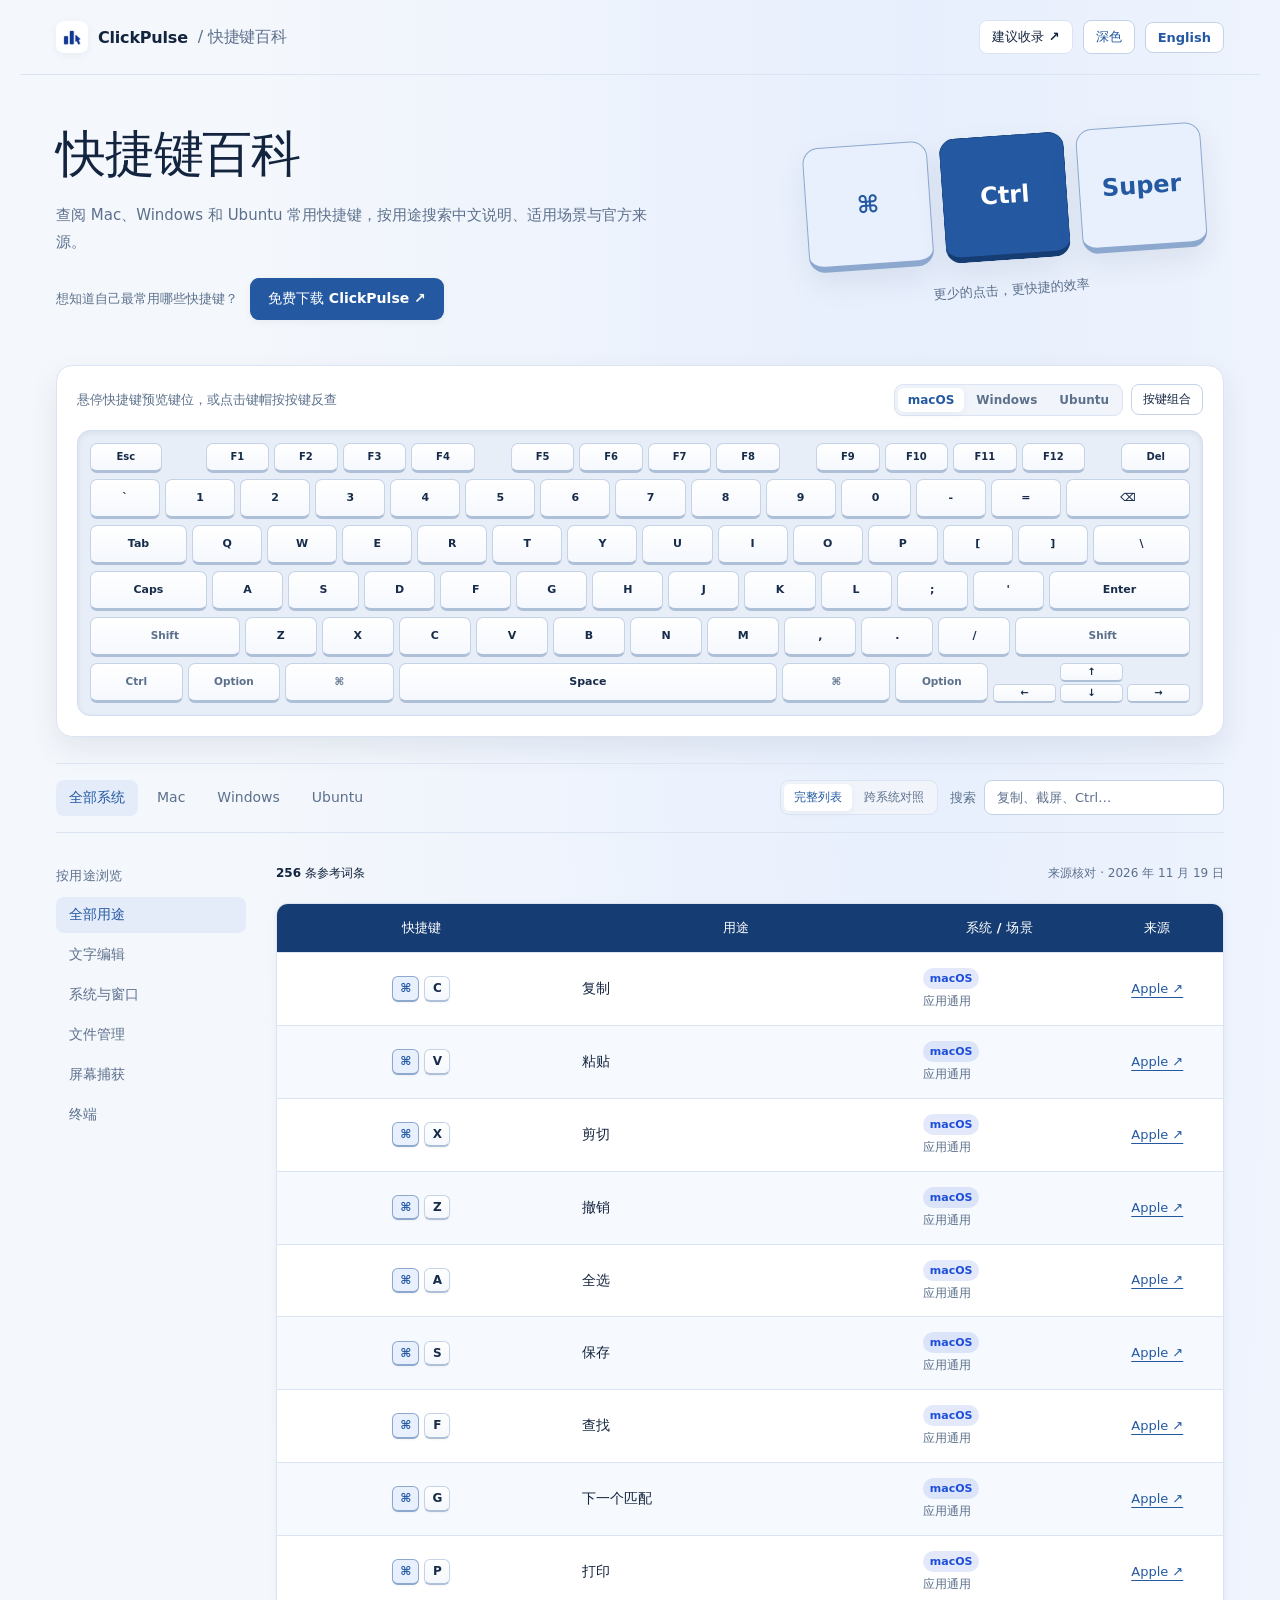
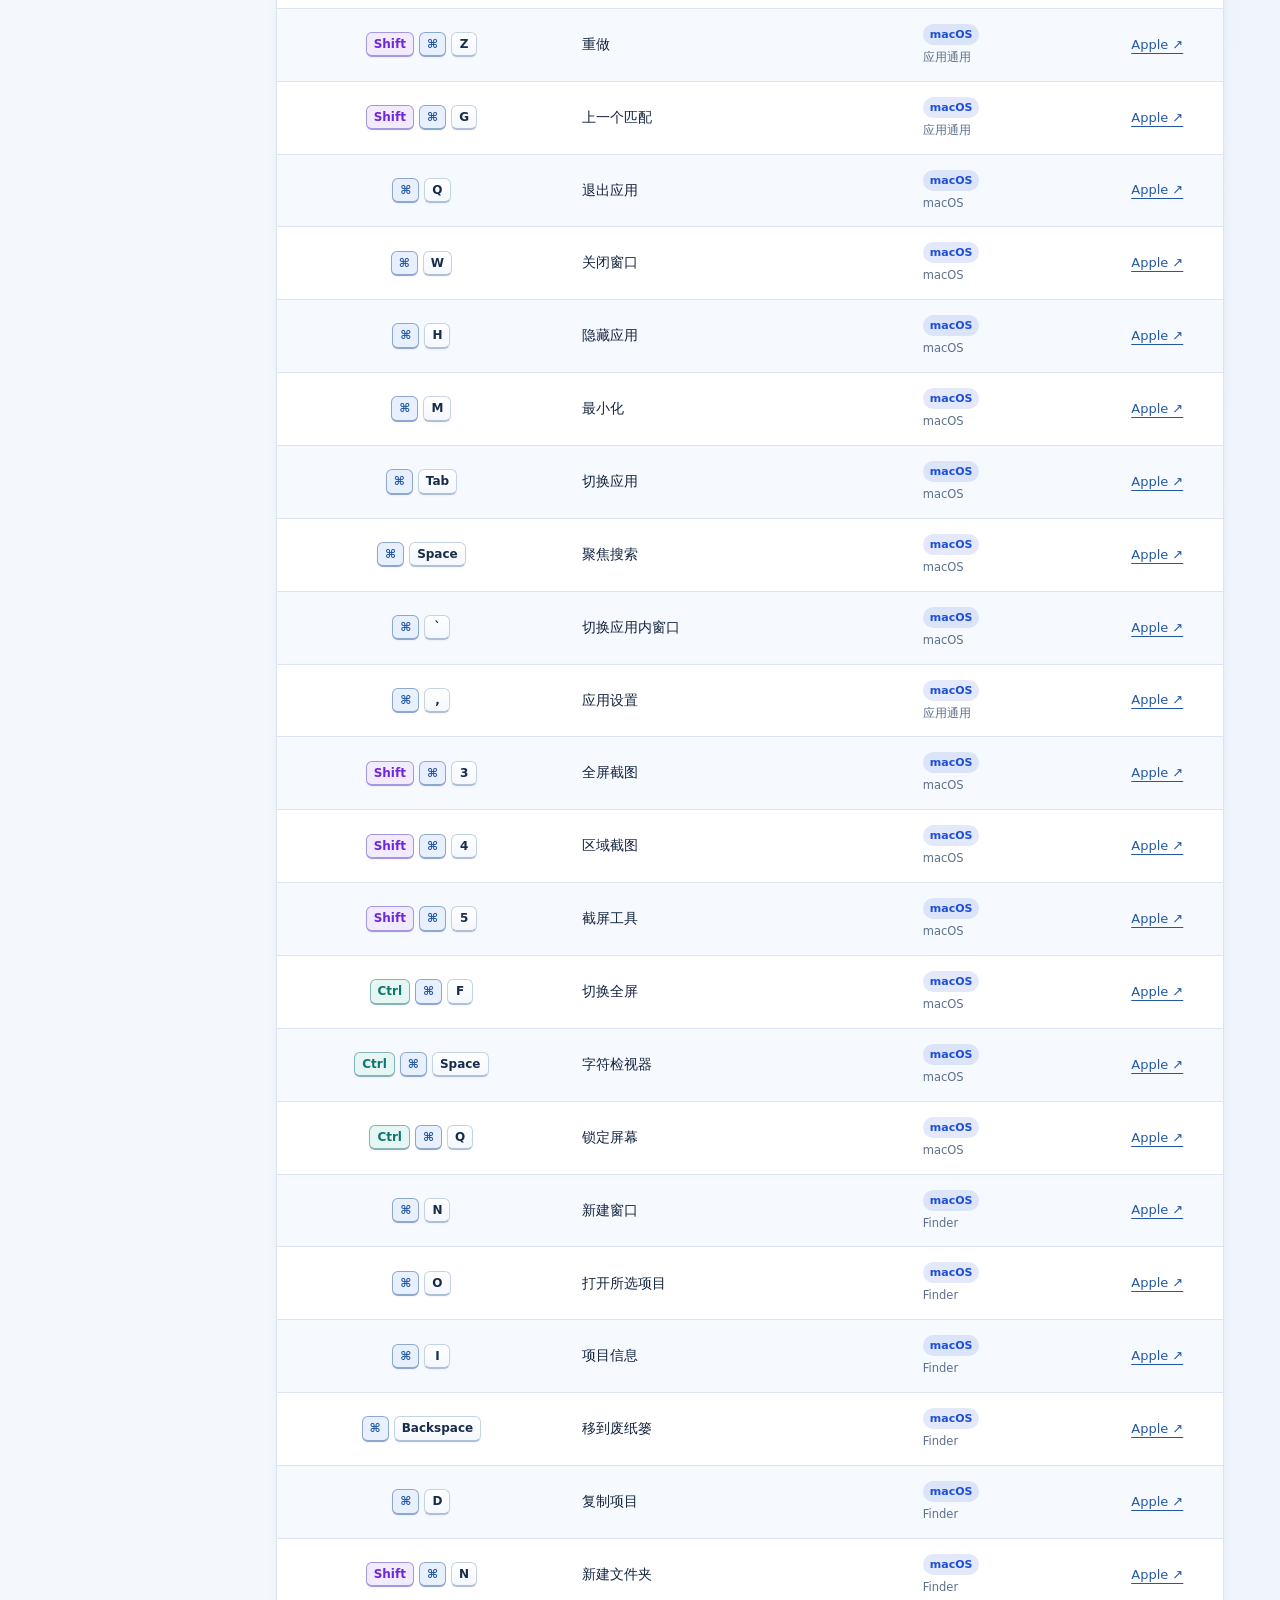
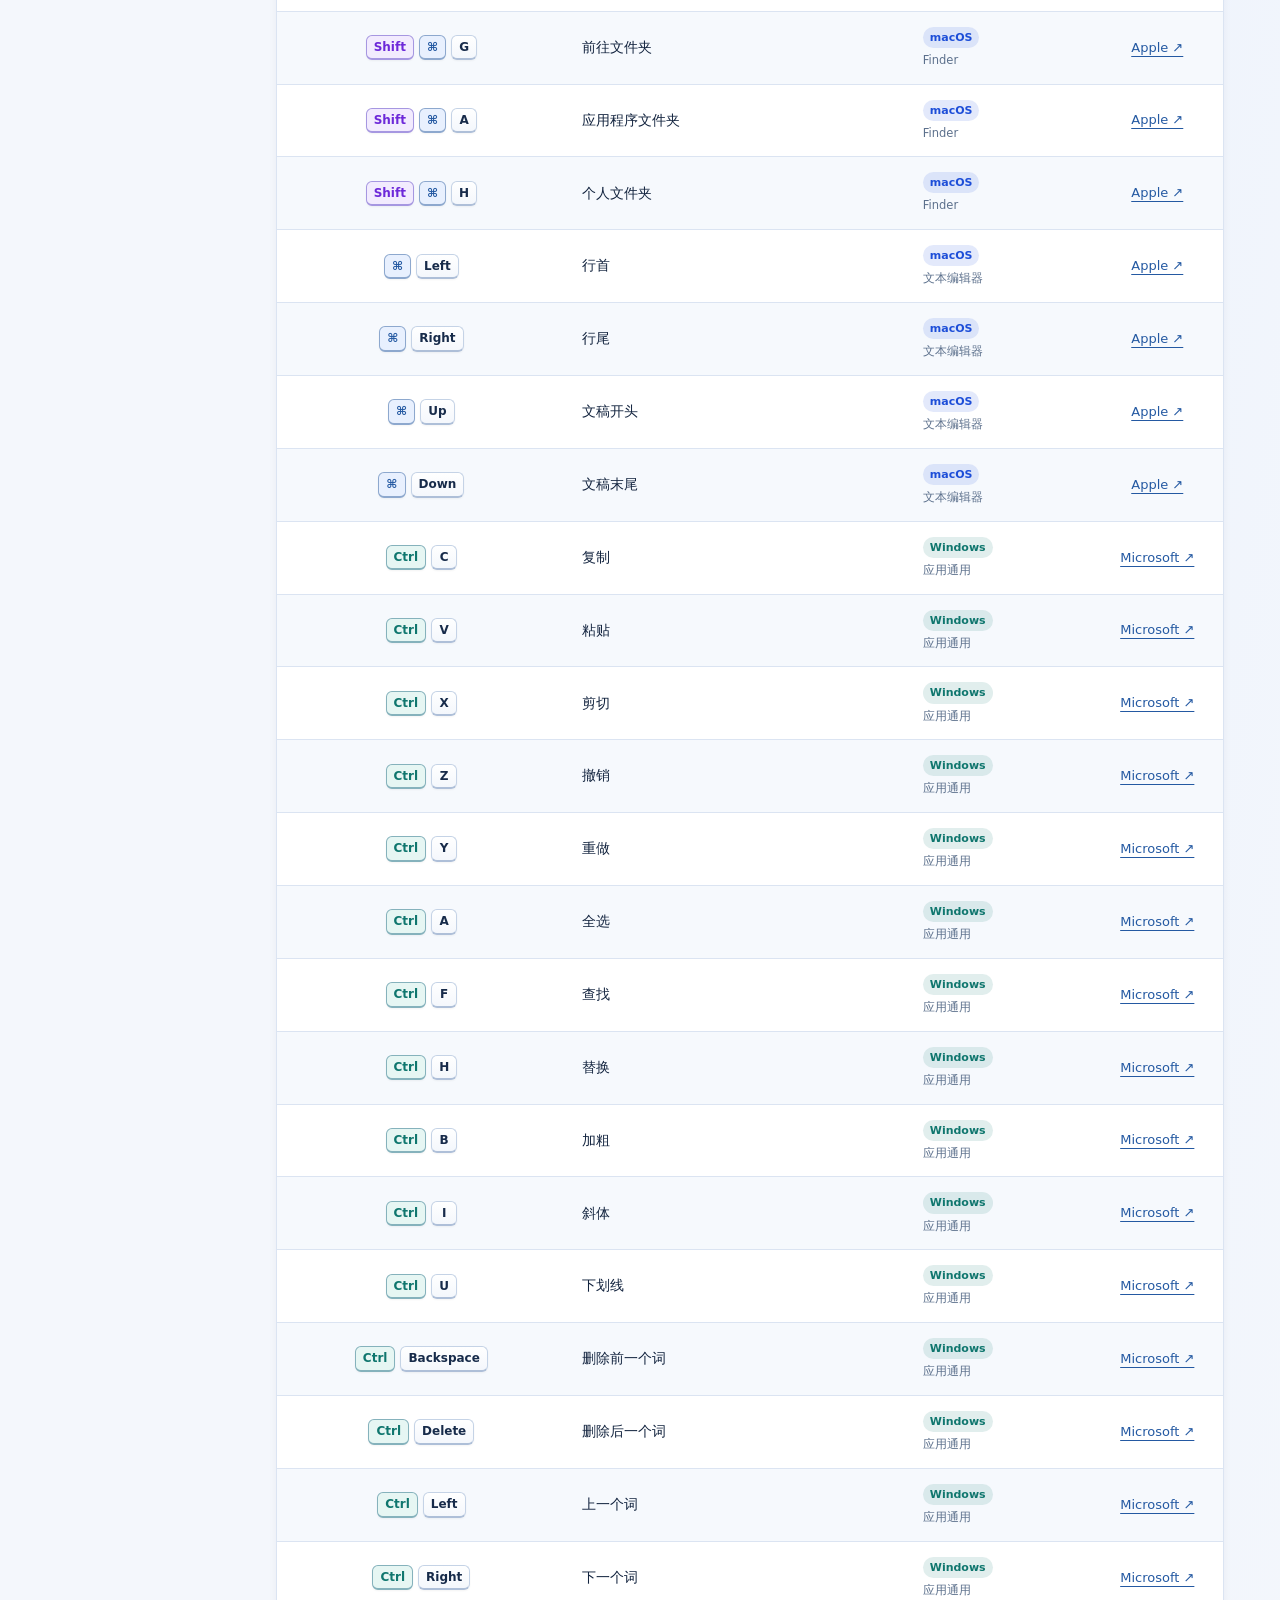
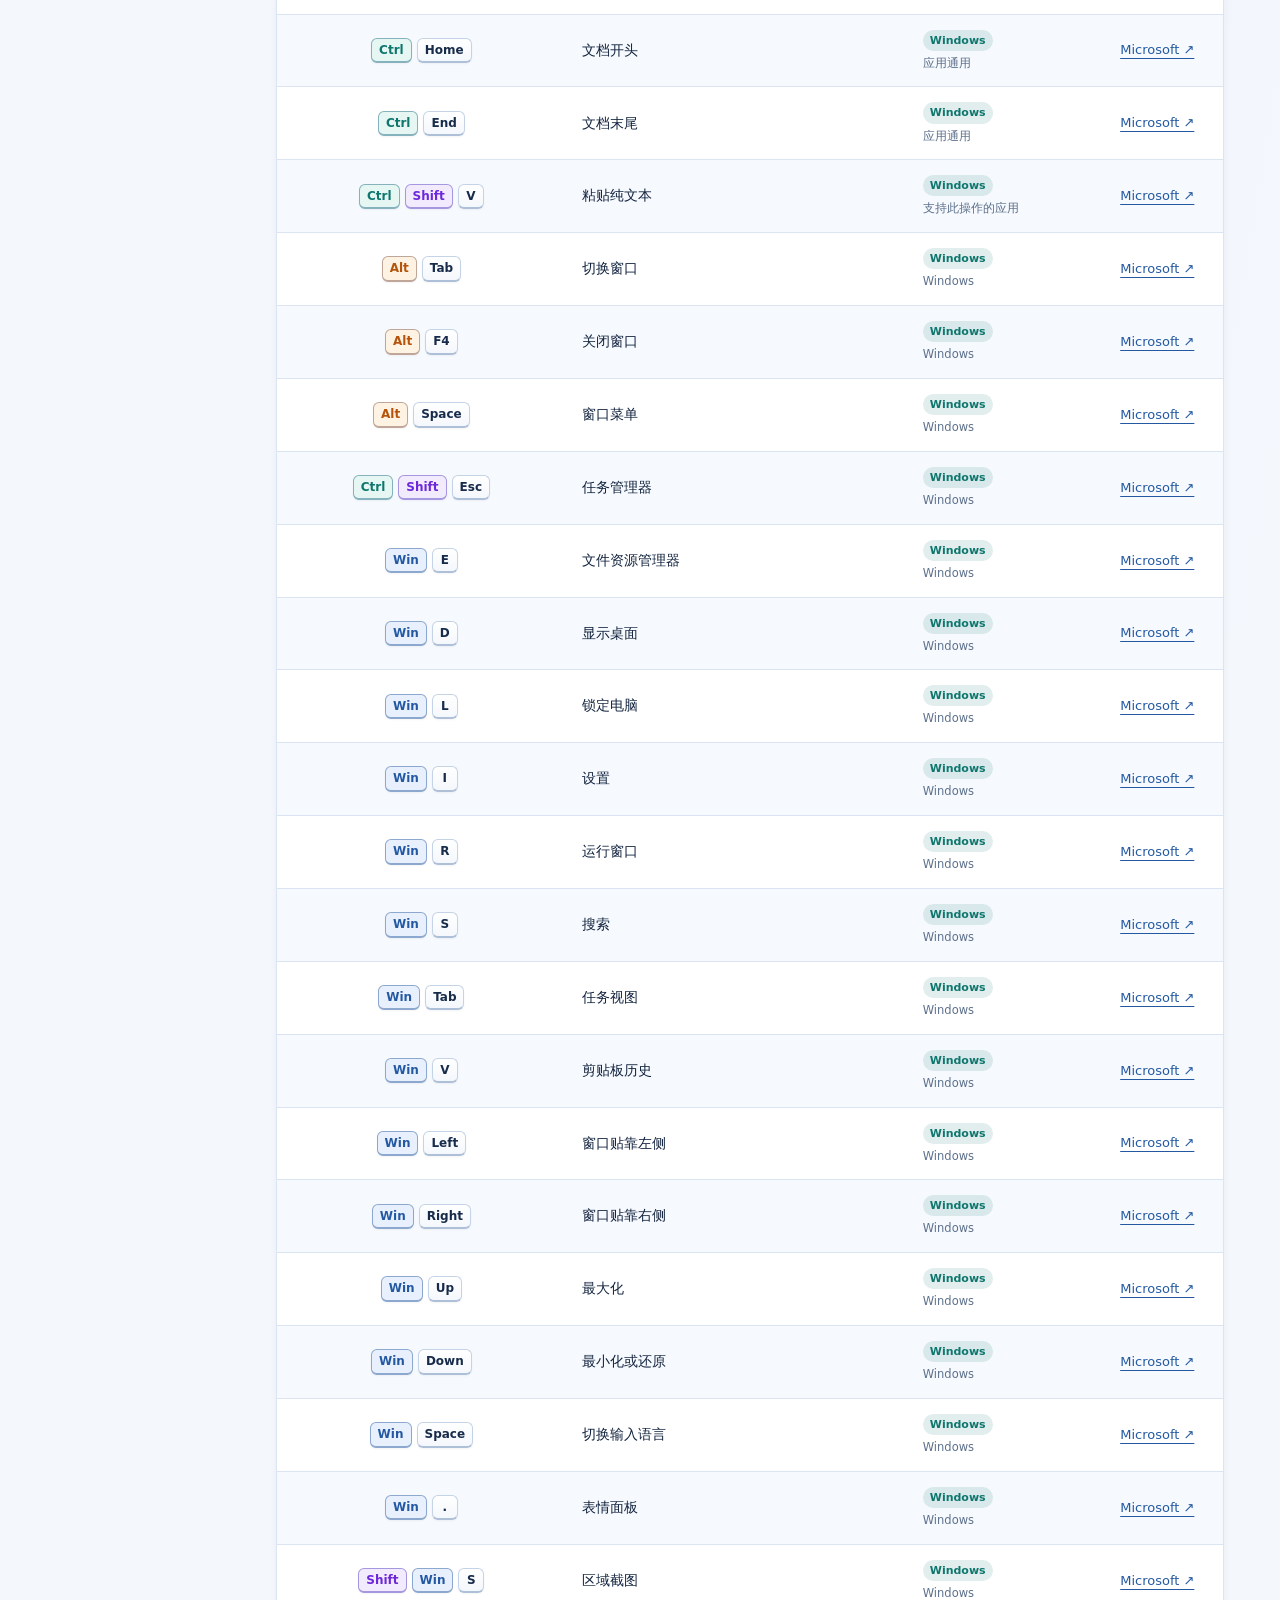
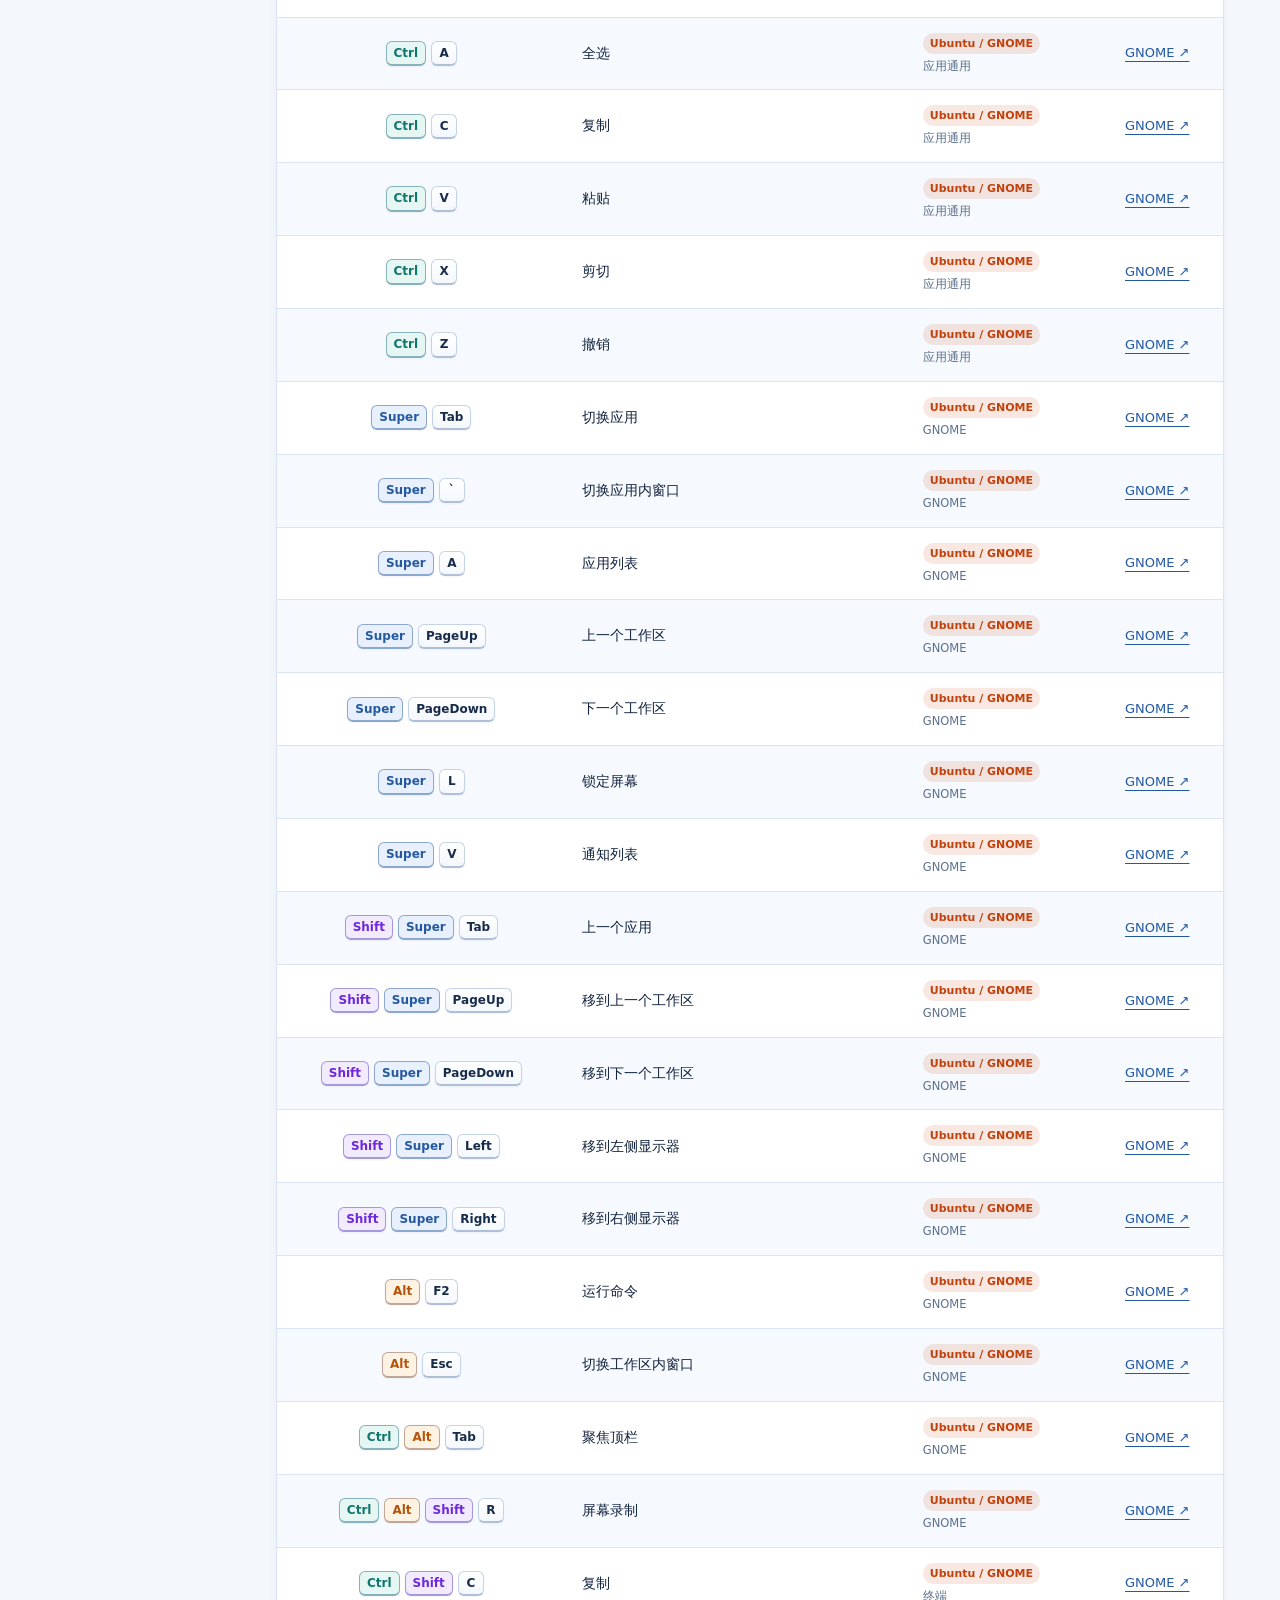
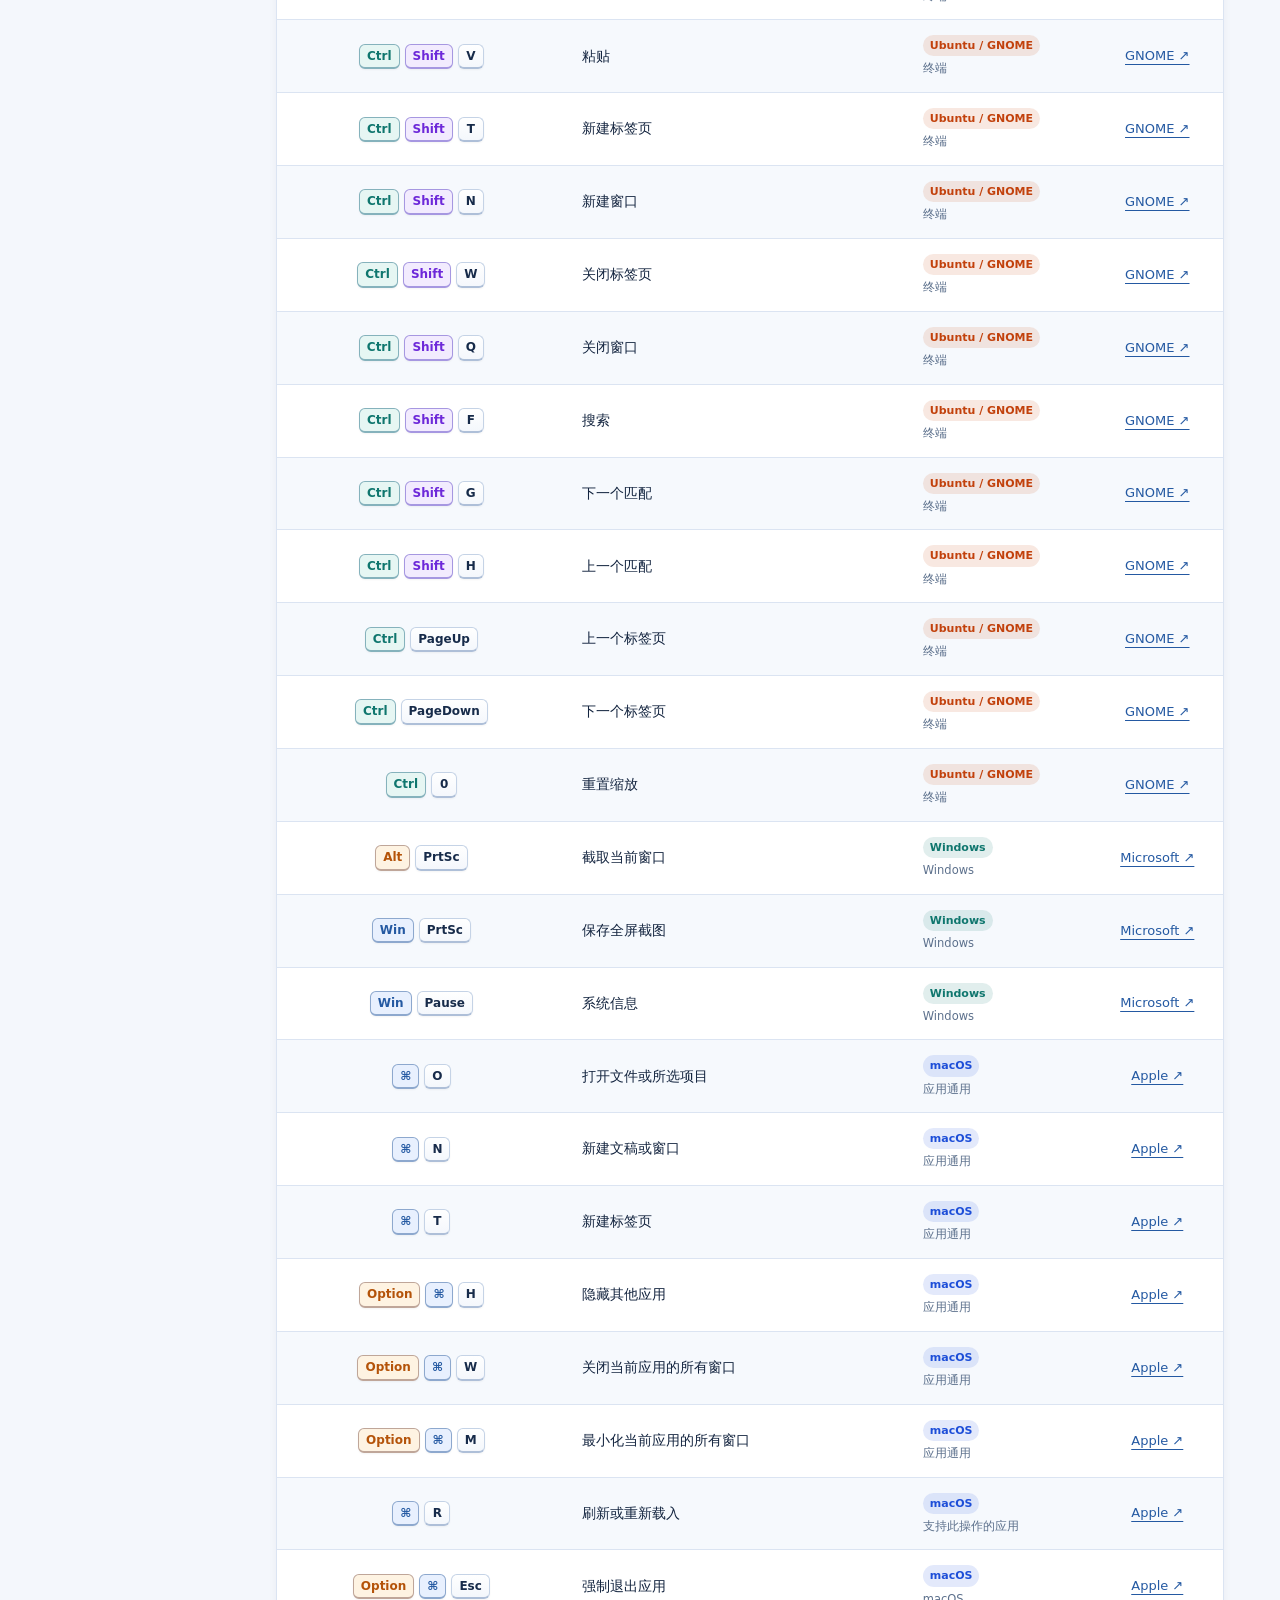
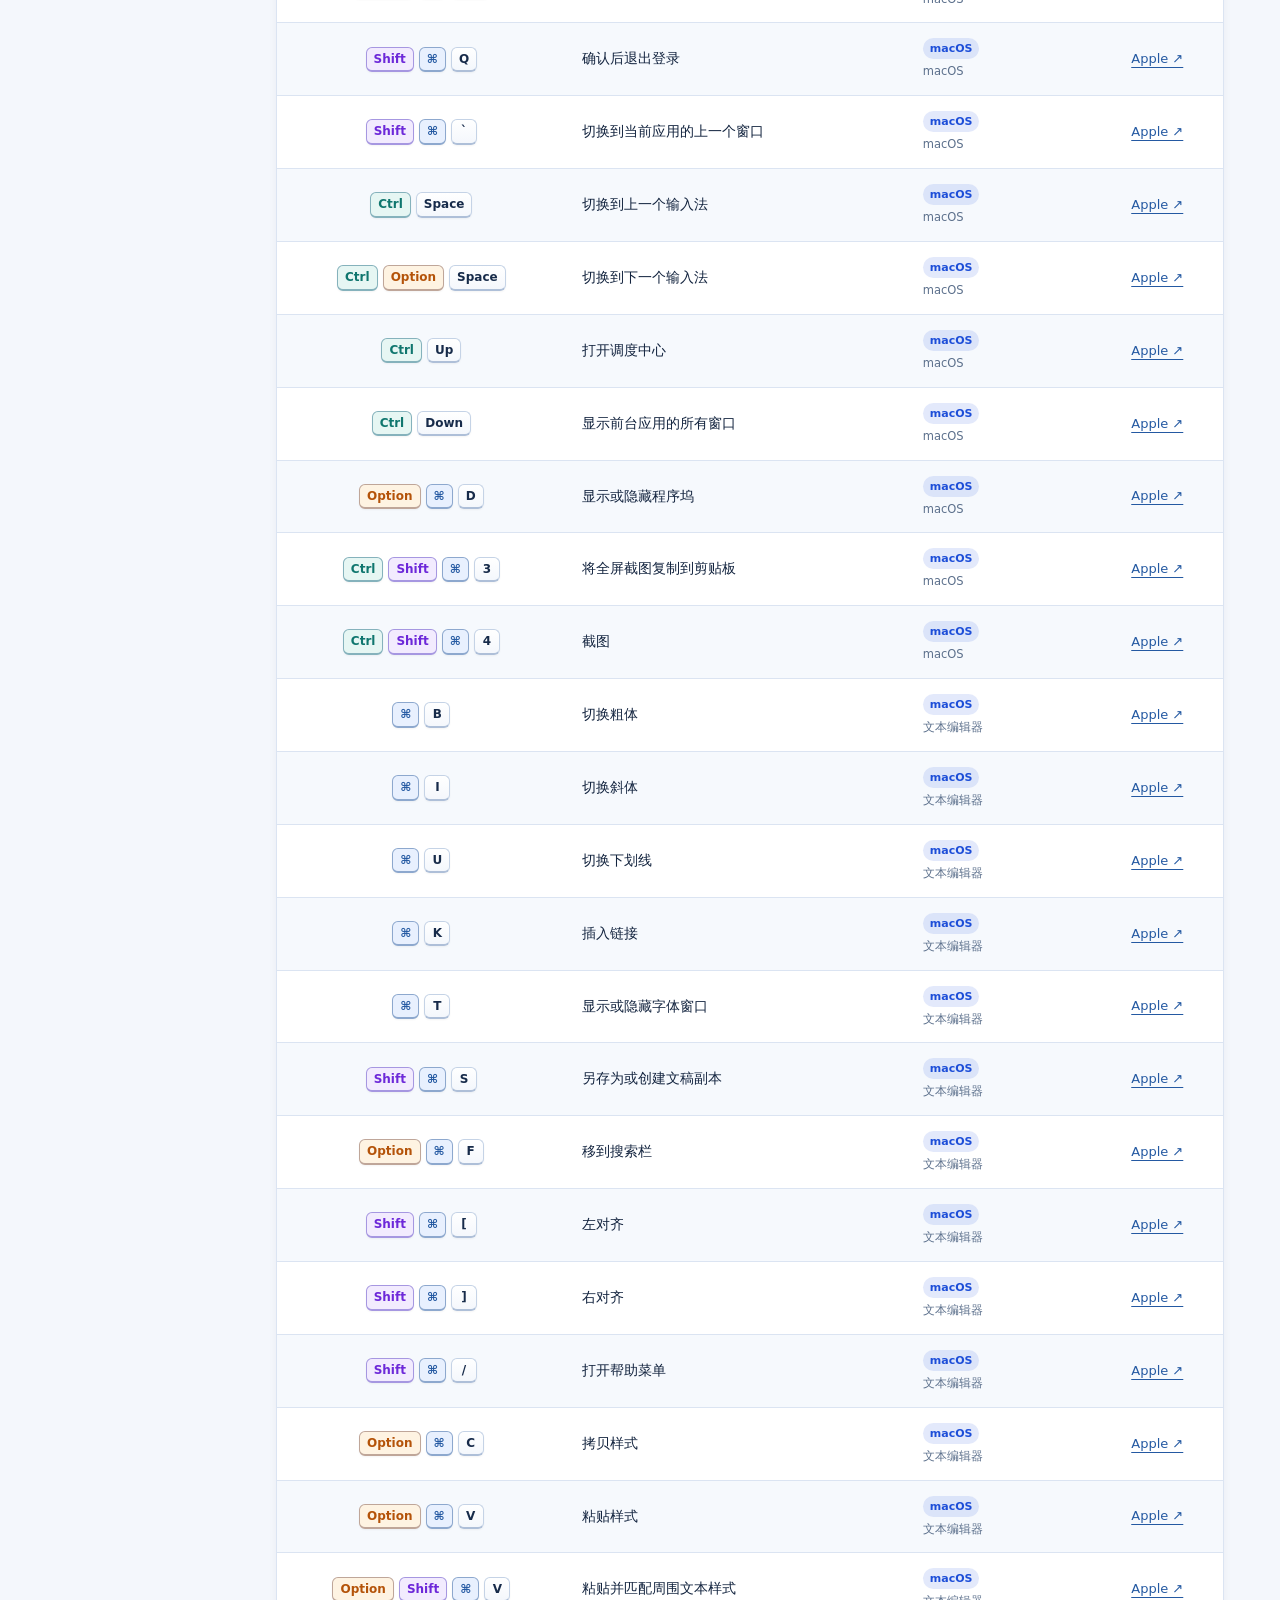
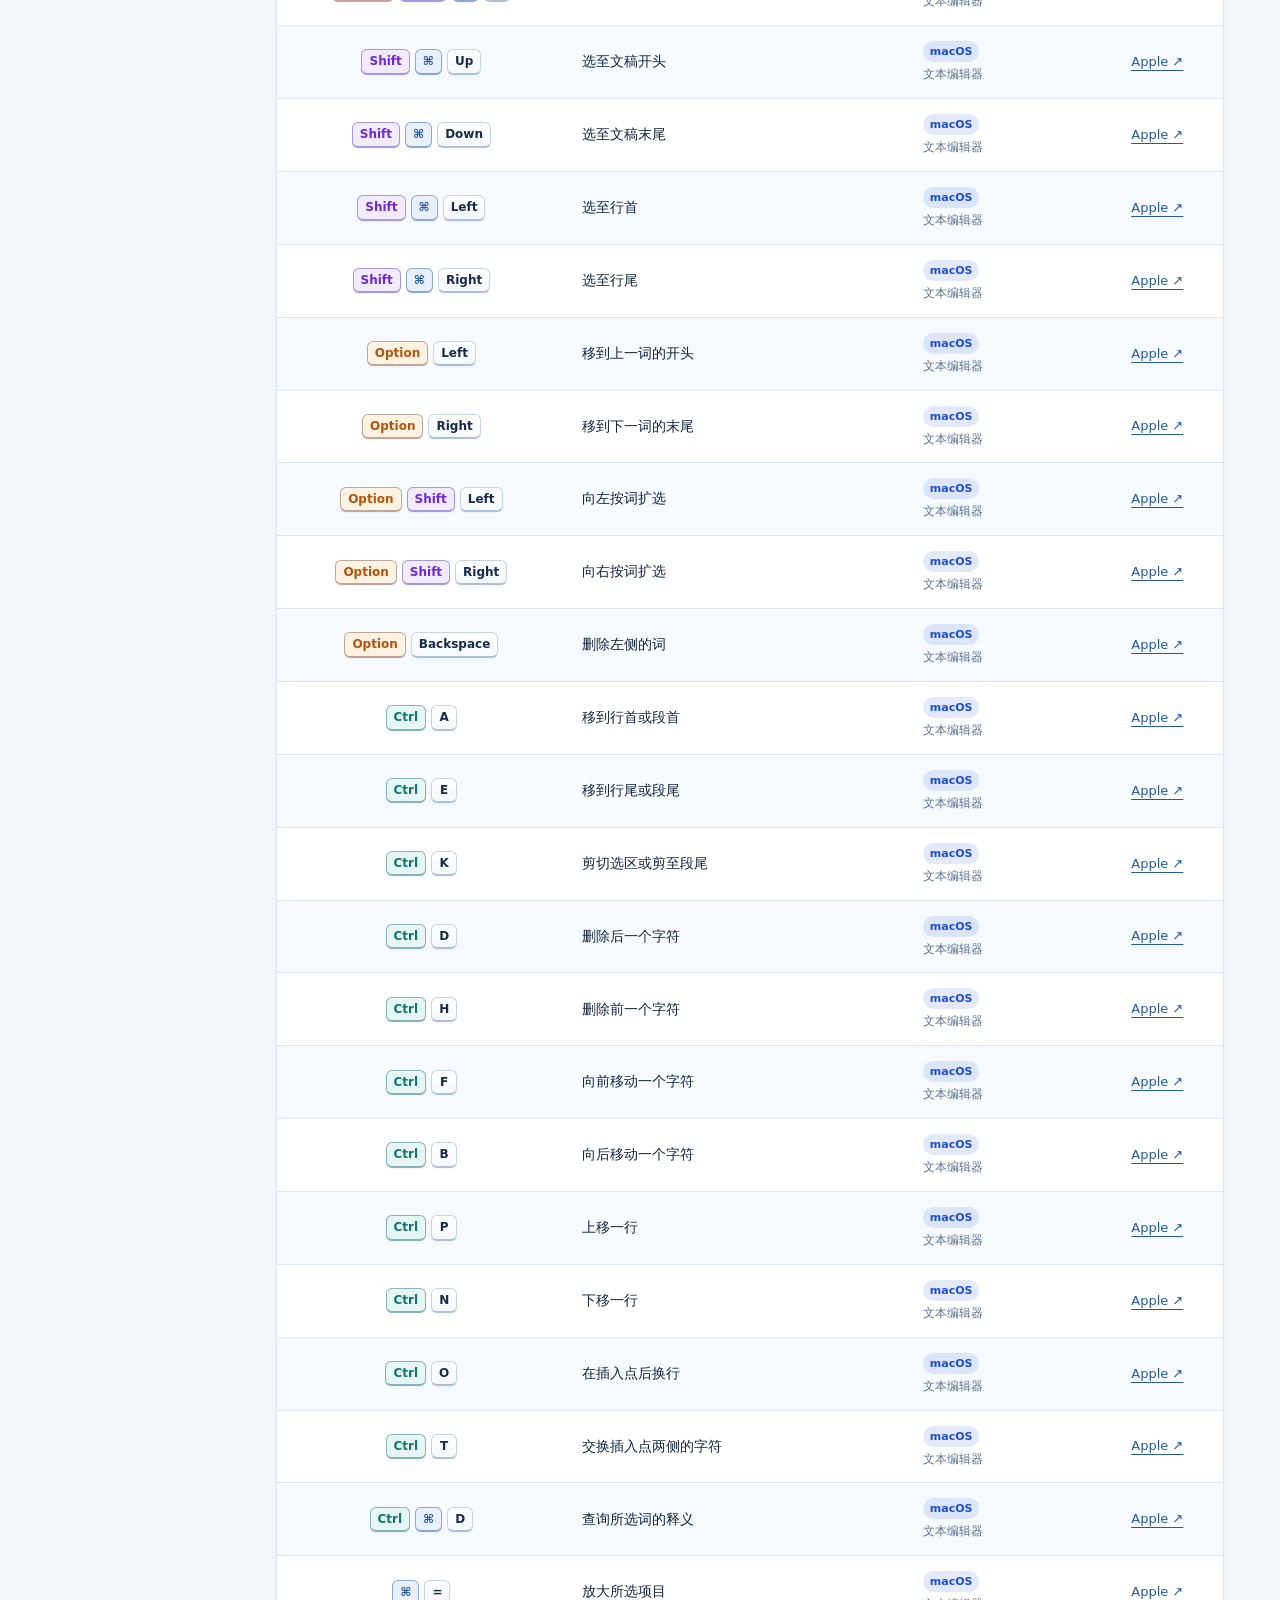
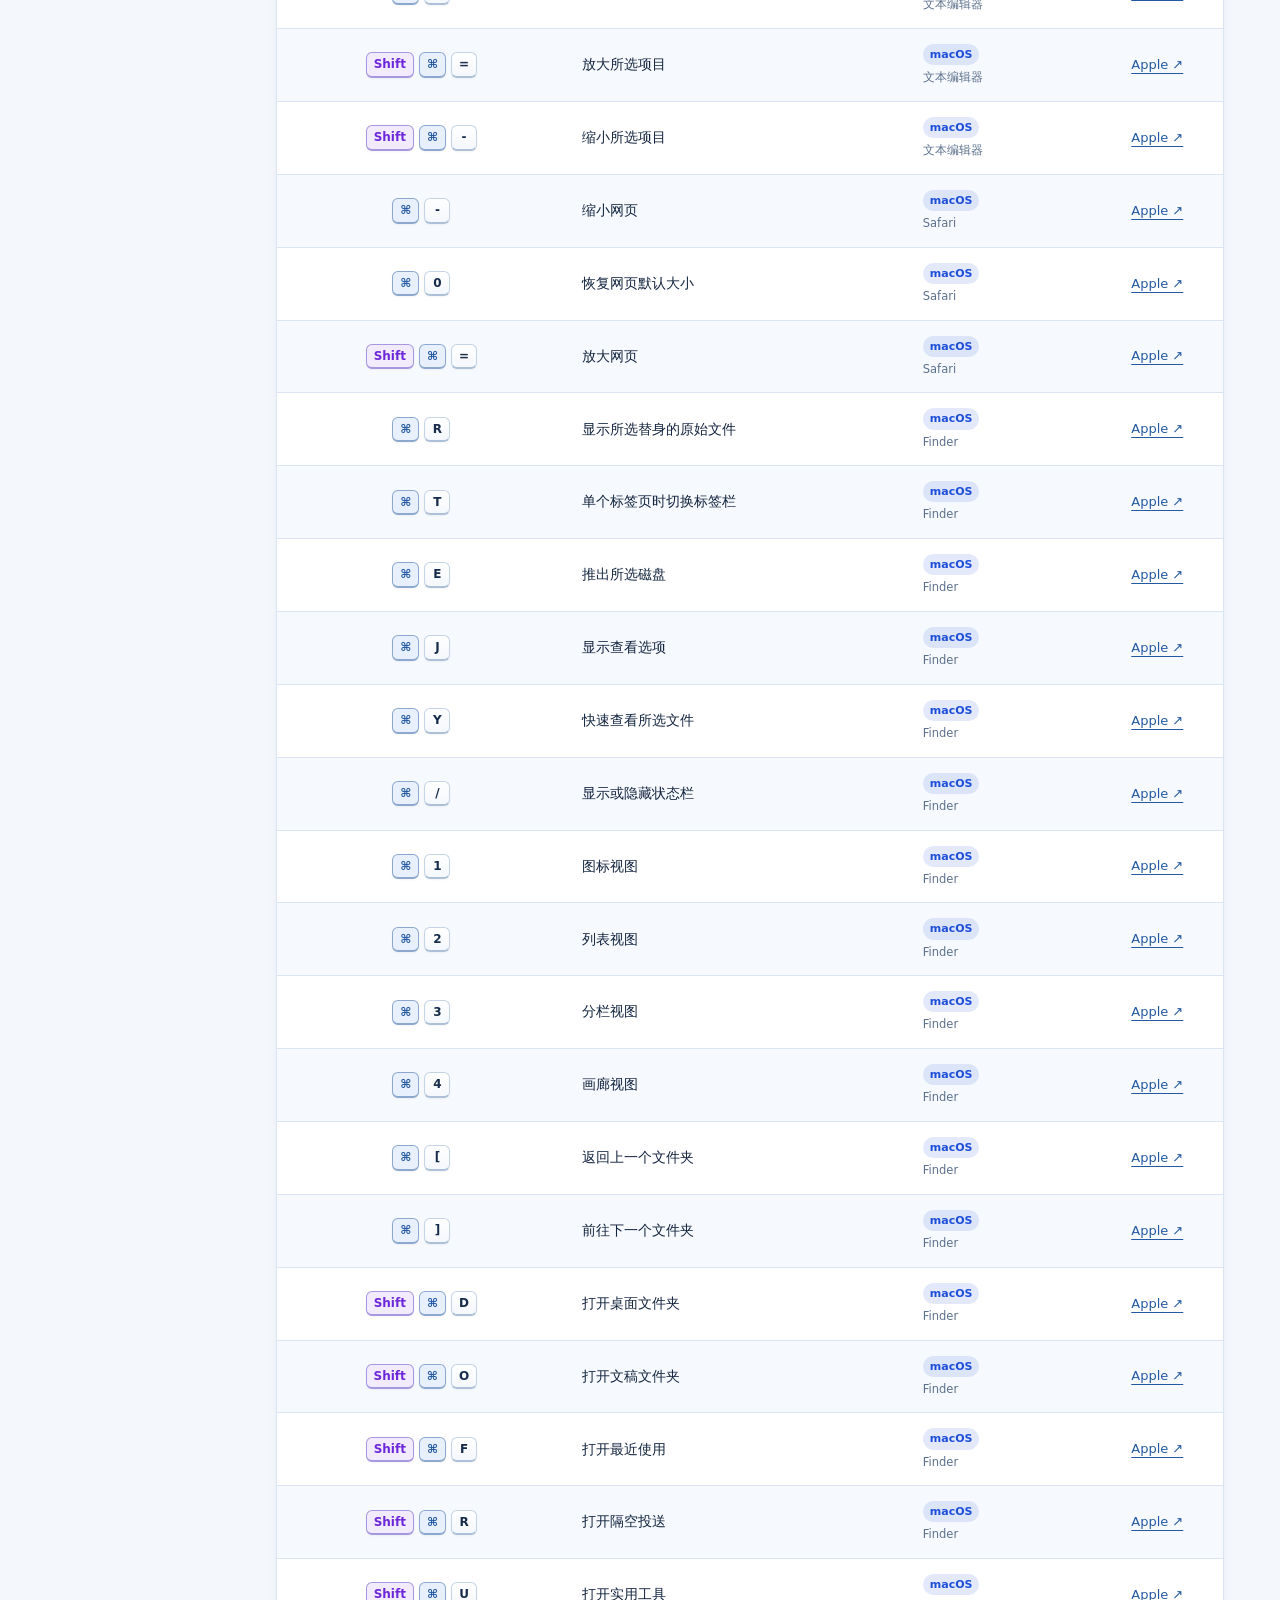
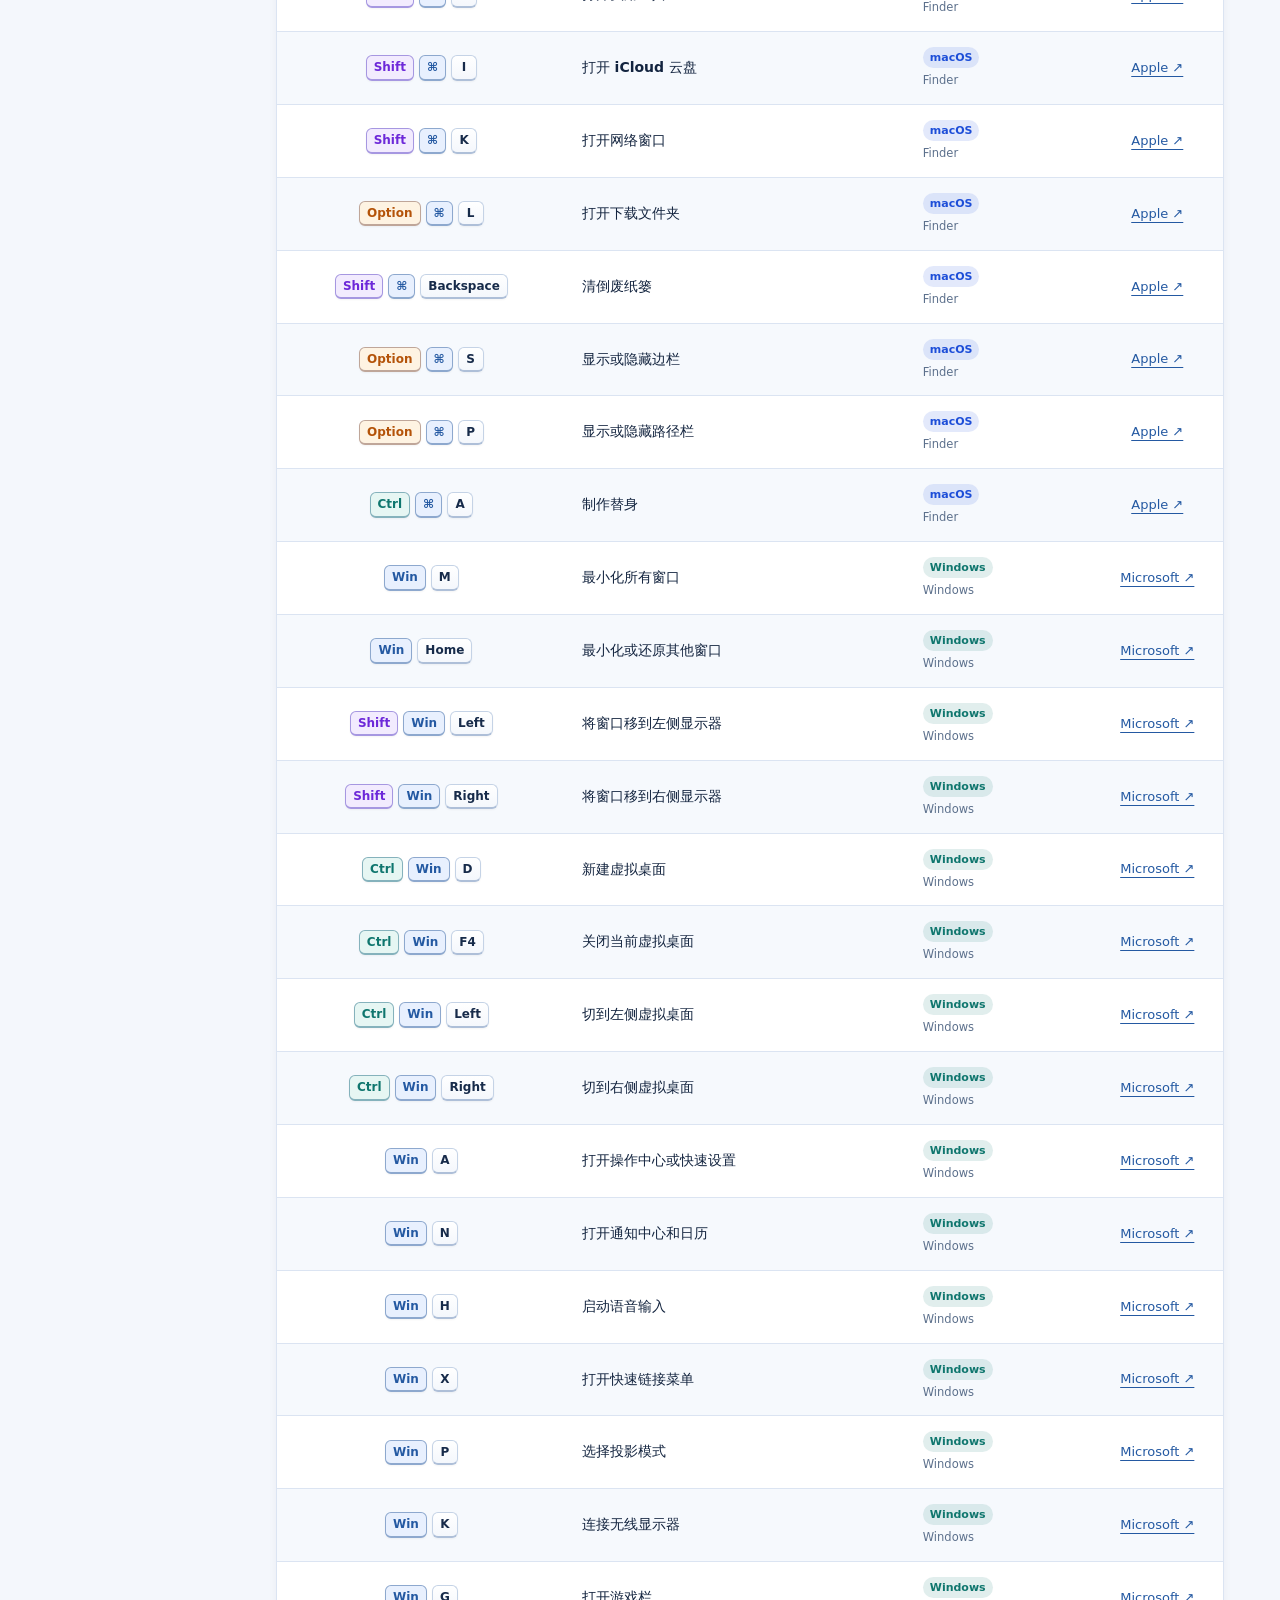
==== commit 6451ecb2: "Release ClickPulse 0.3.2" ====
--- a/docs/shortcuts/index.html
+++ b/docs/shortcuts/index.html
@@ -1,123 +1,268 @@
 <!doctype html>
 <html lang="zh-CN"><head><meta charset="utf-8"><meta name="viewport" content="width=device-width,initial-scale=1">
-<meta name="description" content="查阅 Mac、Windows 和 Ubuntu 常用快捷键，按用途搜索中文说明、适用场景与官方来源。ClickPulse 免费开源，在本地离线统计快捷键。"><link rel="canonical" href="https://endnone.github.io/ClickPulse/">
+<meta name="description" content="查阅 Mac、Windows 和 Ubuntu 常用快捷键，按用途搜索中文说明、适用场景与官方来源。"><link rel="canonical" href="https://endnone.github.io/ClickPulse/">
 <meta http-equiv="Content-Security-Policy" content="default-src 'self'; script-src 'self'; style-src 'self'; img-src 'self'; connect-src 'none'; base-uri 'none'; form-action 'none'">
 <title data-en="Shortcut Atlas · ClickPulse">快捷键大全（Mac、Windows、Ubuntu，附官方来源）· ClickPulse</title><link rel="stylesheet" href="style.css"><script defer src="../../ui/shortcuts-catalog.js"></script><script defer src="app.js"></script></head>
-<body><header><a class="brand" href="./"><img class="brand-mark" src="../../assets/clickpulse-mark-blue-transparent-v1-128.png" alt="">ClickPulse <span data-en="/ Shortcut Atlas">/ 快捷键百科</span></a><button data-en="简体中文" id="language" type="button" data-js hidden>English</button></header>
-<main><section class="intro"><div><p data-en="EVERYDAY SHORTCUTS · CONTEXT · OFFICIAL SOURCES" class="eyebrow">常用组合键 · 用途 · 官方来源</p><h1 data-en="Shortcut Atlas">快捷键百科</h1><p data-en="Useful combinations, clear context and official sources. Find the shortcuts for your next step." class="intro-description">查阅 Mac、Windows 和 Ubuntu 常用快捷键，按用途搜索中文说明、适用场景与官方来源。ClickPulse 免费开源，在本地离线统计快捷键。</p>
-<div class="download-callout"><p data-en="Discover your most-used shortcuts. ClickPulse is free, open source and counts activity offline.">想知道自己最常用哪些快捷键？ClickPulse 免费开源、离线统计</p><a data-en="Download ClickPulse ↗" class="download-button" href="https://github.com/endNone/ClickPulse/releases/latest">免费下载 ClickPulse ↗</a></div></div><div class="intro-keys" aria-hidden="true"><kbd>⌘</kbd><kbd>Ctrl</kbd><kbd>Super</kbd><span data-en="Less reaching. More doing.">少些寻找，多些顺手。</span></div></section>
-<div class="filter-bar"><nav class="systems" aria-label="Operating system"><a data-en="All systems" href="./" aria-current="page">全部系统</a><a data-en="Mac" href="mac/">Mac</a><a data-en="Windows" href="windows/">Windows</a><a data-en="Ubuntu" href="ubuntu/">Ubuntu</a></nav><label class="search" data-js hidden><span data-en="Search">搜索</span><input id="query" type="search" autocomplete="off" spellcheck="false" placeholder="复制、截屏、Ctrl…"></label></div>
-<div class="directory"><aside><h2 data-en="Browse by purpose">按用途浏览</h2><div id="categories" data-js hidden><button data-en="All purposes" type="button" data-category="" aria-pressed="true">全部用途</button><button data-en="Editing" type="button" data-category="editing" aria-pressed="false">文字编辑</button><button data-en="System &amp; windows" type="button" data-category="system" aria-pressed="false">系统与窗口</button><button data-en="Files" type="button" data-category="files" aria-pressed="false">文件管理</button><button data-en="Screen capture" type="button" data-category="capture" aria-pressed="false">屏幕捕获</button><button data-en="Terminal" type="button" data-category="terminal" aria-pressed="false">终端</button></div><p data-en="Apps, keyboard layouts and custom mappings can change what a combination does." class="reference-note">这里收录默认用法。应用、键盘布局和自定义改键都可能改变组合键的作用。</p><a data-en="How ClickPulse counts ↗" href="#how-it-works">ClickPulse 如何统计 ↗</a></aside>
-<section class="entry-section" aria-label="Shortcuts"><div class="results-heading"><p id="count" role="status" aria-live="polite">111 条参考词条</p><span data-en="Sources checked · November 2026">来源核对 · 2026 年 11 月</span></div><div class="table-scroll"><table id="entries"><thead><tr><th data-en="Shortcut" scope="col">组合键</th><th data-en="Use" scope="col">用途</th><th data-en="System / Context" scope="col">系统 / 场景</th><th data-en="Source" scope="col">来源</th></tr></thead><tbody><tr data-entry-id="macos-8-8-apps"><th scope="row"><span class="chord"><kbd>⌘</kbd> <kbd>C</kbd></span></th><td><strong data-en="Copy">复制</strong></td><td><span class="entry-system">macOS</span><span data-en="Apps" class="scope">应用通用</span></td><td><a href="https://support.apple.com/en-us/102650" target="_blank" rel="noopener noreferrer">Apple ↗</a></td></tr>
-<tr data-entry-id="macos-8-9-apps"><th scope="row"><span class="chord"><kbd>⌘</kbd> <kbd>V</kbd></span></th><td><strong data-en="Paste">粘贴</strong></td><td><span class="entry-system">macOS</span><span data-en="Apps" class="scope">应用通用</span></td><td><a href="https://support.apple.com/en-us/102650" target="_blank" rel="noopener noreferrer">Apple ↗</a></td></tr>
-<tr data-entry-id="macos-8-7-apps"><th scope="row"><span class="chord"><kbd>⌘</kbd> <kbd>X</kbd></span></th><td><strong data-en="Cut">剪切</strong></td><td><span class="entry-system">macOS</span><span data-en="Apps" class="scope">应用通用</span></td><td><a href="https://support.apple.com/en-us/102650" target="_blank" rel="noopener noreferrer">Apple ↗</a></td></tr>
-<tr data-entry-id="macos-8-6-apps"><th scope="row"><span class="chord"><kbd>⌘</kbd> <kbd>Z</kbd></span></th><td><strong data-en="Undo">撤销</strong></td><td><span class="entry-system">macOS</span><span data-en="Apps" class="scope">应用通用</span></td><td><a href="https://support.apple.com/en-us/102650" target="_blank" rel="noopener noreferrer">Apple ↗</a></td></tr>
-<tr data-entry-id="macos-8-0-apps"><th scope="row"><span class="chord"><kbd>⌘</kbd> <kbd>A</kbd></span></th><td><strong data-en="Select all">全选</strong></td><td><span class="entry-system">macOS</span><span data-en="Apps" class="scope">应用通用</span></td><td><a href="https://support.apple.com/en-us/102650" target="_blank" rel="noopener noreferrer">Apple ↗</a></td></tr>
-<tr data-entry-id="macos-8-1-apps"><th scope="row"><span class="chord"><kbd>⌘</kbd> <kbd>S</kbd></span></th><td><strong data-en="Save">保存</strong></td><td><span class="entry-system">macOS</span><span data-en="Apps" class="scope">应用通用</span></td><td><a href="https://support.apple.com/en-us/102650" target="_blank" rel="noopener noreferrer">Apple ↗</a></td></tr>
-<tr data-entry-id="macos-8-3-apps"><th scope="row"><span class="chord"><kbd>⌘</kbd> <kbd>F</kbd></span></th><td><strong data-en="Find">查找</strong></td><td><span class="entry-system">macOS</span><span data-en="Apps" class="scope">应用通用</span></td><td><a href="https://support.apple.com/en-us/102650" target="_blank" rel="noopener noreferrer">Apple ↗</a></td></tr>
-<tr data-entry-id="macos-8-5-apps"><th scope="row"><span class="chord"><kbd>⌘</kbd> <kbd>G</kbd></span></th><td><strong data-en="Next match">下一个匹配</strong></td><td><span class="entry-system">macOS</span><span data-en="Apps" class="scope">应用通用</span></td><td><a href="https://support.apple.com/en-us/102650" target="_blank" rel="noopener noreferrer">Apple ↗</a></td></tr>
-<tr data-entry-id="macos-8-35-apps"><th scope="row"><span class="chord"><kbd>⌘</kbd> <kbd>P</kbd></span></th><td><strong data-en="Print">打印</strong></td><td><span class="entry-system">macOS</span><span data-en="Apps" class="scope">应用通用</span></td><td><a href="https://support.apple.com/en-us/102650" target="_blank" rel="noopener noreferrer">Apple ↗</a></td></tr>
-<tr data-entry-id="macos-12-6-apps"><th scope="row"><span class="chord"><kbd>Shift</kbd> <kbd>⌘</kbd> <kbd>Z</kbd></span></th><td><strong data-en="Redo">重做</strong></td><td><span class="entry-system">macOS</span><span data-en="Apps" class="scope">应用通用</span></td><td><a href="https://support.apple.com/en-us/102650" target="_blank" rel="noopener noreferrer">Apple ↗</a></td></tr>
-<tr data-entry-id="macos-12-5-apps"><th scope="row"><span class="chord"><kbd>Shift</kbd> <kbd>⌘</kbd> <kbd>G</kbd></span></th><td><strong data-en="Previous match">上一个匹配</strong></td><td><span class="entry-system">macOS</span><span data-en="Apps" class="scope">应用通用</span></td><td><a href="https://support.apple.com/en-us/102650" target="_blank" rel="noopener noreferrer">Apple ↗</a></td></tr>
-<tr data-entry-id="macos-8-12-macos"><th scope="row"><span class="chord"><kbd>⌘</kbd> <kbd>Q</kbd></span></th><td><strong data-en="Quit app">退出应用</strong></td><td><span class="entry-system">macOS</span><span data-en="macOS" class="scope">macOS</span></td><td><a href="https://support.apple.com/en-us/102650" target="_blank" rel="noopener noreferrer">Apple ↗</a></td></tr>
-<tr data-entry-id="macos-8-13-macos"><th scope="row"><span class="chord"><kbd>⌘</kbd> <kbd>W</kbd></span></th><td><strong data-en="Close window">关闭窗口</strong></td><td><span class="entry-system">macOS</span><span data-en="macOS" class="scope">macOS</span></td><td><a href="https://support.apple.com/en-us/102650" target="_blank" rel="noopener noreferrer">Apple ↗</a></td></tr>
-<tr data-entry-id="macos-8-4-macos"><th scope="row"><span class="chord"><kbd>⌘</kbd> <kbd>H</kbd></span></th><td><strong data-en="Hide app">隐藏应用</strong></td><td><span class="entry-system">macOS</span><span data-en="macOS" class="scope">macOS</span></td><td><a href="https://support.apple.com/en-us/102650" target="_blank" rel="noopener noreferrer">Apple ↗</a></td></tr>
-<tr data-entry-id="macos-8-46-macos"><th scope="row"><span class="chord"><kbd>⌘</kbd> <kbd>M</kbd></span></th><td><strong data-en="Minimize">最小化</strong></td><td><span class="entry-system">macOS</span><span data-en="macOS" class="scope">macOS</span></td><td><a href="https://support.apple.com/en-us/102650" target="_blank" rel="noopener noreferrer">Apple ↗</a></td></tr>
-<tr data-entry-id="macos-8-48-macos"><th scope="row"><span class="chord"><kbd>⌘</kbd> <kbd>Tab</kbd></span></th><td><strong data-en="Switch app">切换应用</strong></td><td><span class="entry-system">macOS</span><span data-en="macOS" class="scope">macOS</span></td><td><a href="https://support.apple.com/en-us/102650" target="_blank" rel="noopener noreferrer">Apple ↗</a></td></tr>
-<tr data-entry-id="macos-8-49-macos"><th scope="row"><span class="chord"><kbd>⌘</kbd> <kbd>Space</kbd></span></th><td><strong data-en="Spotlight">聚焦搜索</strong></td><td><span class="entry-system">macOS</span><span data-en="macOS" class="scope">macOS</span></td><td><a href="https://support.apple.com/en-us/102650" target="_blank" rel="noopener noreferrer">Apple ↗</a></td></tr>
-<tr data-entry-id="macos-8-50-macos"><th scope="row"><span class="chord"><kbd>⌘</kbd> <kbd>`</kbd></span></th><td><strong data-en="Switch app window">切换应用内窗口</strong></td><td><span class="entry-system">macOS</span><span data-en="macOS" class="scope">macOS</span></td><td><a href="https://support.apple.com/en-us/102650" target="_blank" rel="noopener noreferrer">Apple ↗</a></td></tr>
-<tr data-entry-id="macos-8-43-apps"><th scope="row"><span class="chord"><kbd>⌘</kbd> <kbd>,</kbd></span></th><td><strong data-en="App settings">应用设置</strong></td><td><span class="entry-system">macOS</span><span data-en="Apps" class="scope">应用通用</span></td><td><a href="https://support.apple.com/en-us/102650" target="_blank" rel="noopener noreferrer">Apple ↗</a></td></tr>
-<tr data-entry-id="macos-12-20-macos"><th scope="row"><span class="chord"><kbd>Shift</kbd> <kbd>⌘</kbd> <kbd>3</kbd></span></th><td><strong data-en="Screen capture">全屏截图</strong></td><td><span class="entry-system">macOS</span><span data-en="macOS" class="scope">macOS</span></td><td><a href="https://support.apple.com/en-us/102650" target="_blank" rel="noopener noreferrer">Apple ↗</a></td></tr>
-<tr data-entry-id="macos-12-21-macos"><th scope="row"><span class="chord"><kbd>Shift</kbd> <kbd>⌘</kbd> <kbd>4</kbd></span></th><td><strong data-en="Area capture">区域截图</strong></td><td><span class="entry-system">macOS</span><span data-en="macOS" class="scope">macOS</span></td><td><a href="https://support.apple.com/en-us/102650" target="_blank" rel="noopener noreferrer">Apple ↗</a></td></tr>
-<tr data-entry-id="macos-12-23-macos"><th scope="row"><span class="chord"><kbd>Shift</kbd> <kbd>⌘</kbd> <kbd>5</kbd></span></th><td><strong data-en="Capture controls">截屏工具</strong></td><td><span class="entry-system">macOS</span><span data-en="macOS" class="scope">macOS</span></td><td><a href="https://support.apple.com/en-us/102650" target="_blank" rel="noopener noreferrer">Apple ↗</a></td></tr>
-<tr data-entry-id="macos-9-3-macos"><th scope="row"><span class="chord"><kbd>Ctrl</kbd> <kbd>⌘</kbd> <kbd>F</kbd></span></th><td><strong data-en="Toggle fullscreen">切换全屏</strong></td><td><span class="entry-system">macOS</span><span data-en="macOS" class="scope">macOS</span></td><td><a href="https://support.apple.com/en-us/102650" target="_blank" rel="noopener noreferrer">Apple ↗</a></td></tr>
-<tr data-entry-id="macos-9-49-macos"><th scope="row"><span class="chord"><kbd>Ctrl</kbd> <kbd>⌘</kbd> <kbd>Space</kbd></span></th><td><strong data-en="Character viewer">字符检视器</strong></td><td><span class="entry-system">macOS</span><span data-en="macOS" class="scope">macOS</span></td><td><a href="https://support.apple.com/en-us/102650" target="_blank" rel="noopener noreferrer">Apple ↗</a></td></tr>
-<tr data-entry-id="macos-9-12-macos"><th scope="row"><span class="chord"><kbd>Ctrl</kbd> <kbd>⌘</kbd> <kbd>Q</kbd></span></th><td><strong data-en="Lock screen">锁定屏幕</strong></td><td><span class="entry-system">macOS</span><span data-en="macOS" class="scope">macOS</span></td><td><a href="https://support.apple.com/en-us/102650" target="_blank" rel="noopener noreferrer">Apple ↗</a></td></tr>
-<tr data-entry-id="macos-8-45-finder"><th scope="row"><span class="chord"><kbd>⌘</kbd> <kbd>N</kbd></span></th><td><strong data-en="New window">新建窗口</strong></td><td><span class="entry-system">macOS</span><span data-en="Finder" class="scope">Finder</span></td><td><a href="https://support.apple.com/en-us/102650" target="_blank" rel="noopener noreferrer">Apple ↗</a></td></tr>
-<tr data-entry-id="macos-8-31-finder"><th scope="row"><span class="chord"><kbd>⌘</kbd> <kbd>O</kbd></span></th><td><strong data-en="Open selection">打开所选项目</strong></td><td><span class="entry-system">macOS</span><span data-en="Finder" class="scope">Finder</span></td><td><a href="https://support.apple.com/en-us/102650" target="_blank" rel="noopener noreferrer">Apple ↗</a></td></tr>
-<tr data-entry-id="macos-8-34-finder"><th scope="row"><span class="chord"><kbd>⌘</kbd> <kbd>I</kbd></span></th><td><strong data-en="Item information">项目信息</strong></td><td><span class="entry-system">macOS</span><span data-en="Finder" class="scope">Finder</span></td><td><a href="https://support.apple.com/en-us/102650" target="_blank" rel="noopener noreferrer">Apple ↗</a></td></tr>
-<tr data-entry-id="macos-8-51-finder"><th scope="row"><span class="chord"><kbd>⌘</kbd> <kbd>Backspace</kbd></span></th><td><strong data-en="Move to Trash">移到废纸篓</strong></td><td><span class="entry-system">macOS</span><span data-en="Finder" class="scope">Finder</span></td><td><a href="https://support.apple.com/en-us/102650" target="_blank" rel="noopener noreferrer">Apple ↗</a></td></tr>
-<tr data-entry-id="macos-8-2-finder"><th scope="row"><span class="chord"><kbd>⌘</kbd> <kbd>D</kbd></span></th><td><strong data-en="Duplicate item">复制项目</strong></td><td><span class="entry-system">macOS</span><span data-en="Finder" class="scope">Finder</span></td><td><a href="https://support.apple.com/en-us/102650" target="_blank" rel="noopener noreferrer">Apple ↗</a></td></tr>
-<tr data-entry-id="macos-12-45-finder"><th scope="row"><span class="chord"><kbd>Shift</kbd> <kbd>⌘</kbd> <kbd>N</kbd></span></th><td><strong data-en="New folder">新建文件夹</strong></td><td><span class="entry-system">macOS</span><span data-en="Finder" class="scope">Finder</span></td><td><a href="https://support.apple.com/en-us/102650" target="_blank" rel="noopener noreferrer">Apple ↗</a></td></tr>
-<tr data-entry-id="macos-12-5-finder"><th scope="row"><span class="chord"><kbd>Shift</kbd> <kbd>⌘</kbd> <kbd>G</kbd></span></th><td><strong data-en="Go to folder">前往文件夹</strong></td><td><span class="entry-system">macOS</span><span data-en="Finder" class="scope">Finder</span></td><td><a href="https://support.apple.com/en-us/102650" target="_blank" rel="noopener noreferrer">Apple ↗</a></td></tr>
-<tr data-entry-id="macos-12-0-finder"><th scope="row"><span class="chord"><kbd>Shift</kbd> <kbd>⌘</kbd> <kbd>A</kbd></span></th><td><strong data-en="Applications folder">应用程序文件夹</strong></td><td><span class="entry-system">macOS</span><span data-en="Finder" class="scope">Finder</span></td><td><a href="https://support.apple.com/en-us/102650" target="_blank" rel="noopener noreferrer">Apple ↗</a></td></tr>
-<tr data-entry-id="macos-12-4-finder"><th scope="row"><span class="chord"><kbd>Shift</kbd> <kbd>⌘</kbd> <kbd>H</kbd></span></th><td><strong data-en="Home folder">个人文件夹</strong></td><td><span class="entry-system">macOS</span><span data-en="Finder" class="scope">Finder</span></td><td><a href="https://support.apple.com/en-us/102650" target="_blank" rel="noopener noreferrer">Apple ↗</a></td></tr>
-<tr data-entry-id="macos-8-123-text-editors"><th scope="row"><span class="chord"><kbd>⌘</kbd> <kbd>Left</kbd></span></th><td><strong data-en="Line start">行首</strong></td><td><span class="entry-system">macOS</span><span data-en="Text editors" class="scope">文本编辑器</span></td><td><a href="https://support.apple.com/en-us/102650" target="_blank" rel="noopener noreferrer">Apple ↗</a></td></tr>
-<tr data-entry-id="macos-8-124-text-editors"><th scope="row"><span class="chord"><kbd>⌘</kbd> <kbd>Right</kbd></span></th><td><strong data-en="Line end">行尾</strong></td><td><span class="entry-system">macOS</span><span data-en="Text editors" class="scope">文本编辑器</span></td><td><a href="https://support.apple.com/en-us/102650" target="_blank" rel="noopener noreferrer">Apple ↗</a></td></tr>
-<tr data-entry-id="macos-8-126-text-editors"><th scope="row"><span class="chord"><kbd>⌘</kbd> <kbd>Up</kbd></span></th><td><strong data-en="Document start">文稿开头</strong></td><td><span class="entry-system">macOS</span><span data-en="Text editors" class="scope">文本编辑器</span></td><td><a href="https://support.apple.com/en-us/102650" target="_blank" rel="noopener noreferrer">Apple ↗</a></td></tr>
-<tr data-entry-id="macos-8-125-text-editors"><th scope="row"><span class="chord"><kbd>⌘</kbd> <kbd>Down</kbd></span></th><td><strong data-en="Document end">文稿末尾</strong></td><td><span class="entry-system">macOS</span><span data-en="Text editors" class="scope">文本编辑器</span></td><td><a href="https://support.apple.com/en-us/102650" target="_blank" rel="noopener noreferrer">Apple ↗</a></td></tr>
-<tr data-entry-id="windows-1-8-apps"><th scope="row"><span class="chord"><kbd>Ctrl</kbd> <kbd>C</kbd></span></th><td><strong data-en="Copy">复制</strong></td><td><span class="entry-system">Windows</span><span data-en="Apps" class="scope">应用通用</span></td><td><a href="https://support.microsoft.com/en-us/accessibility/windows/keyboard-shortcuts-in-windows" target="_blank" rel="noopener noreferrer">Microsoft ↗</a></td></tr>
-<tr data-entry-id="windows-1-9-apps"><th scope="row"><span class="chord"><kbd>Ctrl</kbd> <kbd>V</kbd></span></th><td><strong data-en="Paste">粘贴</strong></td><td><span class="entry-system">Windows</span><span data-en="Apps" class="scope">应用通用</span></td><td><a href="https://support.microsoft.com/en-us/accessibility/windows/keyboard-shortcuts-in-windows" target="_blank" rel="noopener noreferrer">Microsoft ↗</a></td></tr>
-<tr data-entry-id="windows-1-7-apps"><th scope="row"><span class="chord"><kbd>Ctrl</kbd> <kbd>X</kbd></span></th><td><strong data-en="Cut">剪切</strong></td><td><span class="entry-system">Windows</span><span data-en="Apps" class="scope">应用通用</span></td><td><a href="https://support.microsoft.com/en-us/accessibility/windows/keyboard-shortcuts-in-windows" target="_blank" rel="noopener noreferrer">Microsoft ↗</a></td></tr>
-<tr data-entry-id="windows-1-6-apps"><th scope="row"><span class="chord"><kbd>Ctrl</kbd> <kbd>Z</kbd></span></th><td><strong data-en="Undo">撤销</strong></td><td><span class="entry-system">Windows</span><span data-en="Apps" class="scope">应用通用</span></td><td><a href="https://support.microsoft.com/en-us/accessibility/windows/keyboard-shortcuts-in-windows" target="_blank" rel="noopener noreferrer">Microsoft ↗</a></td></tr>
-<tr data-entry-id="windows-1-16-apps"><th scope="row"><span class="chord"><kbd>Ctrl</kbd> <kbd>Y</kbd></span></th><td><strong data-en="Redo">重做</strong></td><td><span class="entry-system">Windows</span><span data-en="Apps" class="scope">应用通用</span></td><td><a href="https://support.microsoft.com/en-us/accessibility/windows/keyboard-shortcuts-in-windows" target="_blank" rel="noopener noreferrer">Microsoft ↗</a></td></tr>
-<tr data-entry-id="windows-1-0-apps"><th scope="row"><span class="chord"><kbd>Ctrl</kbd> <kbd>A</kbd></span></th><td><strong data-en="Select all">全选</strong></td><td><span class="entry-system">Windows</span><span data-en="Apps" class="scope">应用通用</span></td><td><a href="https://support.microsoft.com/en-us/accessibility/windows/keyboard-shortcuts-in-windows" target="_blank" rel="noopener noreferrer">Microsoft ↗</a></td></tr>
-<tr data-entry-id="windows-1-3-apps"><th scope="row"><span class="chord"><kbd>Ctrl</kbd> <kbd>F</kbd></span></th><td><strong data-en="Find">查找</strong></td><td><span class="entry-system">Windows</span><span data-en="Apps" class="scope">应用通用</span></td><td><a href="https://support.microsoft.com/en-us/accessibility/windows/keyboard-shortcuts-in-windows" target="_blank" rel="noopener noreferrer">Microsoft ↗</a></td></tr>
-<tr data-entry-id="windows-1-4-apps"><th scope="row"><span class="chord"><kbd>Ctrl</kbd> <kbd>H</kbd></span></th><td><strong data-en="Replace">替换</strong></td><td><span class="entry-system">Windows</span><span data-en="Apps" class="scope">应用通用</span></td><td><a href="https://support.microsoft.com/en-us/accessibility/windows/keyboard-shortcuts-in-windows" target="_blank" rel="noopener noreferrer">Microsoft ↗</a></td></tr>
-<tr data-entry-id="windows-1-11-apps"><th scope="row"><span class="chord"><kbd>Ctrl</kbd> <kbd>B</kbd></span></th><td><strong data-en="Bold">加粗</strong></td><td><span class="entry-system">Windows</span><span data-en="Apps" class="scope">应用通用</span></td><td><a href="https://support.microsoft.com/en-us/accessibility/windows/keyboard-shortcuts-in-windows" target="_blank" rel="noopener noreferrer">Microsoft ↗</a></td></tr>
-<tr data-entry-id="windows-1-34-apps"><th scope="row"><span class="chord"><kbd>Ctrl</kbd> <kbd>I</kbd></span></th><td><strong data-en="Italic">斜体</strong></td><td><span class="entry-system">Windows</span><span data-en="Apps" class="scope">应用通用</span></td><td><a href="https://support.microsoft.com/en-us/accessibility/windows/keyboard-shortcuts-in-windows" target="_blank" rel="noopener noreferrer">Microsoft ↗</a></td></tr>
-<tr data-entry-id="windows-1-32-apps"><th scope="row"><span class="chord"><kbd>Ctrl</kbd> <kbd>U</kbd></span></th><td><strong data-en="Underline">下划线</strong></td><td><span class="entry-system">Windows</span><span data-en="Apps" class="scope">应用通用</span></td><td><a href="https://support.microsoft.com/en-us/accessibility/windows/keyboard-shortcuts-in-windows" target="_blank" rel="noopener noreferrer">Microsoft ↗</a></td></tr>
-<tr data-entry-id="windows-1-51-apps"><th scope="row"><span class="chord"><kbd>Ctrl</kbd> <kbd>Backspace</kbd></span></th><td><strong data-en="Delete preceding word">删除前一个词</strong></td><td><span class="entry-system">Windows</span><span data-en="Apps" class="scope">应用通用</span></td><td><a href="https://support.microsoft.com/en-us/accessibility/windows/keyboard-shortcuts-in-windows" target="_blank" rel="noopener noreferrer">Microsoft ↗</a></td></tr>
-<tr data-entry-id="windows-1-117-apps"><th scope="row"><span class="chord"><kbd>Ctrl</kbd> <kbd>Delete</kbd></span></th><td><strong data-en="Delete following word">删除后一个词</strong></td><td><span class="entry-system">Windows</span><span data-en="Apps" class="scope">应用通用</span></td><td><a href="https://support.microsoft.com/en-us/accessibility/windows/keyboard-shortcuts-in-windows" target="_blank" rel="noopener noreferrer">Microsoft ↗</a></td></tr>
-<tr data-entry-id="windows-1-123-apps"><th scope="row"><span class="chord"><kbd>Ctrl</kbd> <kbd>Left</kbd></span></th><td><strong data-en="Previous word">上一个词</strong></td><td><span class="entry-system">Windows</span><span data-en="Apps" class="scope">应用通用</span></td><td><a href="https://support.microsoft.com/en-us/accessibility/windows/keyboard-shortcuts-in-windows" target="_blank" rel="noopener noreferrer">Microsoft ↗</a></td></tr>
-<tr data-entry-id="windows-1-124-apps"><th scope="row"><span class="chord"><kbd>Ctrl</kbd> <kbd>Right</kbd></span></th><td><strong data-en="Next word">下一个词</strong></td><td><span class="entry-system">Windows</span><span data-en="Apps" class="scope">应用通用</span></td><td><a href="https://support.microsoft.com/en-us/accessibility/windows/keyboard-shortcuts-in-windows" target="_blank" rel="noopener noreferrer">Microsoft ↗</a></td></tr>
-<tr data-entry-id="windows-1-115-apps"><th scope="row"><span class="chord"><kbd>Ctrl</kbd> <kbd>Home</kbd></span></th><td><strong data-en="Document start">文档开头</strong></td><td><span class="entry-system">Windows</span><span data-en="Apps" class="scope">应用通用</span></td><td><a href="https://support.microsoft.com/en-us/accessibility/windows/keyboard-shortcuts-in-windows" target="_blank" rel="noopener noreferrer">Microsoft ↗</a></td></tr>
-<tr data-entry-id="windows-1-119-apps"><th scope="row"><span class="chord"><kbd>Ctrl</kbd> <kbd>End</kbd></span></th><td><strong data-en="Document end">文档末尾</strong></td><td><span class="entry-system">Windows</span><span data-en="Apps" class="scope">应用通用</span></td><td><a href="https://support.microsoft.com/en-us/accessibility/windows/keyboard-shortcuts-in-windows" target="_blank" rel="noopener noreferrer">Microsoft ↗</a></td></tr>
-<tr data-entry-id="windows-5-9-supported-apps"><th scope="row"><span class="chord"><kbd>Ctrl</kbd> <kbd>Shift</kbd> <kbd>V</kbd></span></th><td><strong data-en="Plain-text paste">粘贴纯文本</strong></td><td><span class="entry-system">Windows</span><span data-en="Supported apps" class="scope">支持此操作的应用</span></td><td><a href="https://support.microsoft.com/en-us/accessibility/windows/keyboard-shortcuts-in-windows" target="_blank" rel="noopener noreferrer">Microsoft ↗</a></td></tr>
-<tr data-entry-id="windows-2-48-windows"><th scope="row"><span class="chord"><kbd>Alt</kbd> <kbd>Tab</kbd></span></th><td><strong data-en="Switch window">切换窗口</strong></td><td><span class="entry-system">Windows</span><span data-en="Windows" class="scope">Windows</span></td><td><a href="https://support.microsoft.com/en-us/accessibility/windows/keyboard-shortcuts-in-windows" target="_blank" rel="noopener noreferrer">Microsoft ↗</a></td></tr>
-<tr data-entry-id="windows-2-118-windows"><th scope="row"><span class="chord"><kbd>Alt</kbd> <kbd>F4</kbd></span></th><td><strong data-en="Close window">关闭窗口</strong></td><td><span class="entry-system">Windows</span><span data-en="Windows" class="scope">Windows</span></td><td><a href="https://support.microsoft.com/en-us/accessibility/windows/keyboard-shortcuts-in-windows" target="_blank" rel="noopener noreferrer">Microsoft ↗</a></td></tr>
-<tr data-entry-id="windows-2-49-windows"><th scope="row"><span class="chord"><kbd>Alt</kbd> <kbd>Space</kbd></span></th><td><strong data-en="Window menu">窗口菜单</strong></td><td><span class="entry-system">Windows</span><span data-en="Windows" class="scope">Windows</span></td><td><a href="https://support.microsoft.com/en-us/accessibility/windows/keyboard-shortcuts-in-windows" target="_blank" rel="noopener noreferrer">Microsoft ↗</a></td></tr>
-<tr data-entry-id="windows-5-53-windows"><th scope="row"><span class="chord"><kbd>Ctrl</kbd> <kbd>Shift</kbd> <kbd>Esc</kbd></span></th><td><strong data-en="Task Manager">任务管理器</strong></td><td><span class="entry-system">Windows</span><span data-en="Windows" class="scope">Windows</span></td><td><a href="https://support.microsoft.com/en-us/accessibility/windows/keyboard-shortcuts-in-windows" target="_blank" rel="noopener noreferrer">Microsoft ↗</a></td></tr>
-<tr data-entry-id="windows-8-14-windows"><th scope="row"><span class="chord"><kbd>Win</kbd> <kbd>E</kbd></span></th><td><strong data-en="File Explorer">文件资源管理器</strong></td><td><span class="entry-system">Windows</span><span data-en="Windows" class="scope">Windows</span></td><td><a href="https://support.microsoft.com/en-us/accessibility/windows/keyboard-shortcuts-in-windows" target="_blank" rel="noopener noreferrer">Microsoft ↗</a></td></tr>
-<tr data-entry-id="windows-8-2-windows"><th scope="row"><span class="chord"><kbd>Win</kbd> <kbd>D</kbd></span></th><td><strong data-en="Show desktop">显示桌面</strong></td><td><span class="entry-system">Windows</span><span data-en="Windows" class="scope">Windows</span></td><td><a href="https://support.microsoft.com/en-us/accessibility/windows/keyboard-shortcuts-in-windows" target="_blank" rel="noopener noreferrer">Microsoft ↗</a></td></tr>
-<tr data-entry-id="windows-8-37-windows"><th scope="row"><span class="chord"><kbd>Win</kbd> <kbd>L</kbd></span></th><td><strong data-en="Lock computer">锁定电脑</strong></td><td><span class="entry-system">Windows</span><span data-en="Windows" class="scope">Windows</span></td><td><a href="https://support.microsoft.com/en-us/accessibility/windows/keyboard-shortcuts-in-windows" target="_blank" rel="noopener noreferrer">Microsoft ↗</a></td></tr>
-<tr data-entry-id="windows-8-34-windows"><th scope="row"><span class="chord"><kbd>Win</kbd> <kbd>I</kbd></span></th><td><strong data-en="Settings">设置</strong></td><td><span class="entry-system">Windows</span><span data-en="Windows" class="scope">Windows</span></td><td><a href="https://support.microsoft.com/en-us/accessibility/windows/keyboard-shortcuts-in-windows" target="_blank" rel="noopener noreferrer">Microsoft ↗</a></td></tr>
-<tr data-entry-id="windows-8-15-windows"><th scope="row"><span class="chord"><kbd>Win</kbd> <kbd>R</kbd></span></th><td><strong data-en="Run dialog">运行窗口</strong></td><td><span class="entry-system">Windows</span><span data-en="Windows" class="scope">Windows</span></td><td><a href="https://support.microsoft.com/en-us/accessibility/windows/keyboard-shortcuts-in-windows" target="_blank" rel="noopener noreferrer">Microsoft ↗</a></td></tr>
-<tr data-entry-id="windows-8-1-windows"><th scope="row"><span class="chord"><kbd>Win</kbd> <kbd>S</kbd></span></th><td><strong data-en="Search">搜索</strong></td><td><span class="entry-system">Windows</span><span data-en="Windows" class="scope">Windows</span></td><td><a href="https://support.microsoft.com/en-us/accessibility/windows/keyboard-shortcuts-in-windows" target="_blank" rel="noopener noreferrer">Microsoft ↗</a></td></tr>
-<tr data-entry-id="windows-8-48-windows"><th scope="row"><span class="chord"><kbd>Win</kbd> <kbd>Tab</kbd></span></th><td><strong data-en="Task View">任务视图</strong></td><td><span class="entry-system">Windows</span><span data-en="Windows" class="scope">Windows</span></td><td><a href="https://support.microsoft.com/en-us/accessibility/windows/keyboard-shortcuts-in-windows" target="_blank" rel="noopener noreferrer">Microsoft ↗</a></td></tr>
-<tr data-entry-id="windows-8-9-windows"><th scope="row"><span class="chord"><kbd>Win</kbd> <kbd>V</kbd></span></th><td><strong data-en="Clipboard history">剪贴板历史</strong></td><td><span class="entry-system">Windows</span><span data-en="Windows" class="scope">Windows</span></td><td><a href="https://support.microsoft.com/en-us/accessibility/windows/keyboard-shortcuts-in-windows" target="_blank" rel="noopener noreferrer">Microsoft ↗</a></td></tr>
-<tr data-entry-id="windows-8-123-windows"><th scope="row"><span class="chord"><kbd>Win</kbd> <kbd>Left</kbd></span></th><td><strong data-en="Snap left">窗口贴靠左侧</strong></td><td><span class="entry-system">Windows</span><span data-en="Windows" class="scope">Windows</span></td><td><a href="https://support.microsoft.com/en-us/accessibility/windows/keyboard-shortcuts-in-windows" target="_blank" rel="noopener noreferrer">Microsoft ↗</a></td></tr>
-<tr data-entry-id="windows-8-124-windows"><th scope="row"><span class="chord"><kbd>Win</kbd> <kbd>Right</kbd></span></th><td><strong data-en="Snap right">窗口贴靠右侧</strong></td><td><span class="entry-system">Windows</span><span data-en="Windows" class="scope">Windows</span></td><td><a href="https://support.microsoft.com/en-us/accessibility/windows/keyboard-shortcuts-in-windows" target="_blank" rel="noopener noreferrer">Microsoft ↗</a></td></tr>
-<tr data-entry-id="windows-8-126-windows"><th scope="row"><span class="chord"><kbd>Win</kbd> <kbd>Up</kbd></span></th><td><strong data-en="Maximize">最大化</strong></td><td><span class="entry-system">Windows</span><span data-en="Windows" class="scope">Windows</span></td><td><a href="https://support.microsoft.com/en-us/accessibility/windows/keyboard-shortcuts-in-windows" target="_blank" rel="noopener noreferrer">Microsoft ↗</a></td></tr>
-<tr data-entry-id="windows-8-125-windows"><th scope="row"><span class="chord"><kbd>Win</kbd> <kbd>Down</kbd></span></th><td><strong data-en="Minimize / restore">最小化或还原</strong></td><td><span class="entry-system">Windows</span><span data-en="Windows" class="scope">Windows</span></td><td><a href="https://support.microsoft.com/en-us/accessibility/windows/keyboard-shortcuts-in-windows" target="_blank" rel="noopener noreferrer">Microsoft ↗</a></td></tr>
-<tr data-entry-id="windows-8-49-windows"><th scope="row"><span class="chord"><kbd>Win</kbd> <kbd>Space</kbd></span></th><td><strong data-en="Next input language">切换输入语言</strong></td><td><span class="entry-system">Windows</span><span data-en="Windows" class="scope">Windows</span></td><td><a href="https://support.microsoft.com/en-us/accessibility/windows/keyboard-shortcuts-in-windows" target="_blank" rel="noopener noreferrer">Microsoft ↗</a></td></tr>
-<tr data-entry-id="windows-8-47-windows"><th scope="row"><span class="chord"><kbd>Win</kbd> <kbd>.</kbd></span></th><td><strong data-en="Emoji panel">表情面板</strong></td><td><span class="entry-system">Windows</span><span data-en="Windows" class="scope">Windows</span></td><td><a href="https://support.microsoft.com/en-us/accessibility/windows/keyboard-shortcuts-in-windows" target="_blank" rel="noopener noreferrer">Microsoft ↗</a></td></tr>
-<tr data-entry-id="windows-12-1-windows"><th scope="row"><span class="chord"><kbd>Shift</kbd> <kbd>Win</kbd> <kbd>S</kbd></span></th><td><strong data-en="Area capture">区域截图</strong></td><td><span class="entry-system">Windows</span><span data-en="Windows" class="scope">Windows</span></td><td><a href="https://support.microsoft.com/en-us/accessibility/windows/keyboard-shortcuts-in-windows" target="_blank" rel="noopener noreferrer">Microsoft ↗</a></td></tr>
-<tr data-entry-id="linux-1-0-apps"><th scope="row"><span class="chord"><kbd>Ctrl</kbd> <kbd>A</kbd></span></th><td><strong data-en="Select all">全选</strong></td><td><span class="entry-system">Ubuntu / GNOME</span><span data-en="Apps" class="scope">应用通用</span></td><td><a href="https://help.gnome.org/gnome-help/shell-keyboard-shortcuts.html" target="_blank" rel="noopener noreferrer">GNOME ↗</a></td></tr>
-<tr data-entry-id="linux-1-8-apps"><th scope="row"><span class="chord"><kbd>Ctrl</kbd> <kbd>C</kbd></span></th><td><strong data-en="Copy">复制</strong></td><td><span class="entry-system">Ubuntu / GNOME</span><span data-en="Apps" class="scope">应用通用</span></td><td><a href="https://help.gnome.org/gnome-help/shell-keyboard-shortcuts.html" target="_blank" rel="noopener noreferrer">GNOME ↗</a></td></tr>
-<tr data-entry-id="linux-1-9-apps"><th scope="row"><span class="chord"><kbd>Ctrl</kbd> <kbd>V</kbd></span></th><td><strong data-en="Paste">粘贴</strong></td><td><span class="entry-system">Ubuntu / GNOME</span><span data-en="Apps" class="scope">应用通用</span></td><td><a href="https://help.gnome.org/gnome-help/shell-keyboard-shortcuts.html" target="_blank" rel="noopener noreferrer">GNOME ↗</a></td></tr>
-<tr data-entry-id="linux-1-7-apps"><th scope="row"><span class="chord"><kbd>Ctrl</kbd> <kbd>X</kbd></span></th><td><strong data-en="Cut">剪切</strong></td><td><span class="entry-system">Ubuntu / GNOME</span><span data-en="Apps" class="scope">应用通用</span></td><td><a href="https://help.gnome.org/gnome-help/shell-keyboard-shortcuts.html" target="_blank" rel="noopener noreferrer">GNOME ↗</a></td></tr>
-<tr data-entry-id="linux-1-6-apps"><th scope="row"><span class="chord"><kbd>Ctrl</kbd> <kbd>Z</kbd></span></th><td><strong data-en="Undo">撤销</strong></td><td><span class="entry-system">Ubuntu / GNOME</span><span data-en="Apps" class="scope">应用通用</span></td><td><a href="https://help.gnome.org/gnome-help/shell-keyboard-shortcuts.html" target="_blank" rel="noopener noreferrer">GNOME ↗</a></td></tr>
-<tr data-entry-id="linux-8-48-gnome"><th scope="row"><span class="chord"><kbd>Super</kbd> <kbd>Tab</kbd></span></th><td><strong data-en="Switch app">切换应用</strong></td><td><span class="entry-system">Ubuntu / GNOME</span><span data-en="GNOME" class="scope">GNOME</span></td><td><a href="https://help.gnome.org/gnome-help/shell-keyboard-shortcuts.html" target="_blank" rel="noopener noreferrer">GNOME ↗</a></td></tr>
-<tr data-entry-id="linux-8-50-gnome"><th scope="row"><span class="chord"><kbd>Super</kbd> <kbd>`</kbd></span></th><td><strong data-en="Switch app window">切换应用内窗口</strong></td><td><span class="entry-system">Ubuntu / GNOME</span><span data-en="GNOME" class="scope">GNOME</span></td><td><a href="https://help.gnome.org/gnome-help/shell-keyboard-shortcuts.html" target="_blank" rel="noopener noreferrer">GNOME ↗</a></td></tr>
-<tr data-entry-id="linux-8-0-gnome"><th scope="row"><span class="chord"><kbd>Super</kbd> <kbd>A</kbd></span></th><td><strong data-en="App grid">应用列表</strong></td><td><span class="entry-system">Ubuntu / GNOME</span><span data-en="GNOME" class="scope">GNOME</span></td><td><a href="https://help.gnome.org/gnome-help/shell-keyboard-shortcuts.html" target="_blank" rel="noopener noreferrer">GNOME ↗</a></td></tr>
-<tr data-entry-id="linux-8-116-gnome"><th scope="row"><span class="chord"><kbd>Super</kbd> <kbd>PageUp</kbd></span></th><td><strong data-en="Previous workspace">上一个工作区</strong></td><td><span class="entry-system">Ubuntu / GNOME</span><span data-en="GNOME" class="scope">GNOME</span></td><td><a href="https://help.gnome.org/gnome-help/shell-keyboard-shortcuts.html" target="_blank" rel="noopener noreferrer">GNOME ↗</a></td></tr>
-<tr data-entry-id="linux-8-121-gnome"><th scope="row"><span class="chord"><kbd>Super</kbd> <kbd>PageDown</kbd></span></th><td><strong data-en="Next workspace">下一个工作区</strong></td><td><span class="entry-system">Ubuntu / GNOME</span><span data-en="GNOME" class="scope">GNOME</span></td><td><a href="https://help.gnome.org/gnome-help/shell-keyboard-shortcuts.html" target="_blank" rel="noopener noreferrer">GNOME ↗</a></td></tr>
-<tr data-entry-id="linux-8-37-gnome"><th scope="row"><span class="chord"><kbd>Super</kbd> <kbd>L</kbd></span></th><td><strong data-en="Lock screen">锁定屏幕</strong></td><td><span class="entry-system">Ubuntu / GNOME</span><span data-en="GNOME" class="scope">GNOME</span></td><td><a href="https://help.gnome.org/gnome-help/shell-keyboard-shortcuts.html" target="_blank" rel="noopener noreferrer">GNOME ↗</a></td></tr>
-<tr data-entry-id="linux-8-9-gnome"><th scope="row"><span class="chord"><kbd>Super</kbd> <kbd>V</kbd></span></th><td><strong data-en="Notifications">通知列表</strong></td><td><span class="entry-system">Ubuntu / GNOME</span><span data-en="GNOME" class="scope">GNOME</span></td><td><a href="https://help.gnome.org/gnome-help/shell-keyboard-shortcuts.html" target="_blank" rel="noopener noreferrer">GNOME ↗</a></td></tr>
-<tr data-entry-id="linux-12-48-gnome"><th scope="row"><span class="chord"><kbd>Shift</kbd> <kbd>Super</kbd> <kbd>Tab</kbd></span></th><td><strong data-en="Previous app">上一个应用</strong></td><td><span class="entry-system">Ubuntu / GNOME</span><span data-en="GNOME" class="scope">GNOME</span></td><td><a href="https://help.gnome.org/gnome-help/shell-keyboard-shortcuts.html" target="_blank" rel="noopener noreferrer">GNOME ↗</a></td></tr>
-<tr data-entry-id="linux-12-116-gnome"><th scope="row"><span class="chord"><kbd>Shift</kbd> <kbd>Super</kbd> <kbd>PageUp</kbd></span></th><td><strong data-en="Move to previous workspace">移到上一个工作区</strong></td><td><span class="entry-system">Ubuntu / GNOME</span><span data-en="GNOME" class="scope">GNOME</span></td><td><a href="https://help.gnome.org/gnome-help/shell-keyboard-shortcuts.html" target="_blank" rel="noopener noreferrer">GNOME ↗</a></td></tr>
-<tr data-entry-id="linux-12-121-gnome"><th scope="row"><span class="chord"><kbd>Shift</kbd> <kbd>Super</kbd> <kbd>PageDown</kbd></span></th><td><strong data-en="Move to next workspace">移到下一个工作区</strong></td><td><span class="entry-system">Ubuntu / GNOME</span><span data-en="GNOME" class="scope">GNOME</span></td><td><a href="https://help.gnome.org/gnome-help/shell-keyboard-shortcuts.html" target="_blank" rel="noopener noreferrer">GNOME ↗</a></td></tr>
-<tr data-entry-id="linux-12-123-gnome"><th scope="row"><span class="chord"><kbd>Shift</kbd> <kbd>Super</kbd> <kbd>Left</kbd></span></th><td><strong data-en="Move to left display">移到左侧显示器</strong></td><td><span class="entry-system">Ubuntu / GNOME</span><span data-en="GNOME" class="scope">GNOME</span></td><td><a href="https://help.gnome.org/gnome-help/shell-keyboard-shortcuts.html" target="_blank" rel="noopener noreferrer">GNOME ↗</a></td></tr>
-<tr data-entry-id="linux-12-124-gnome"><th scope="row"><span class="chord"><kbd>Shift</kbd> <kbd>Super</kbd> <kbd>Right</kbd></span></th><td><strong data-en="Move to right display">移到右侧显示器</strong></td><td><span class="entry-system">Ubuntu / GNOME</span><span data-en="GNOME" class="scope">GNOME</span></td><td><a href="https://help.gnome.org/gnome-help/shell-keyboard-shortcuts.html" target="_blank" rel="noopener noreferrer">GNOME ↗</a></td></tr>
-<tr data-entry-id="linux-2-120-gnome"><th scope="row"><span class="chord"><kbd>Alt</kbd> <kbd>F2</kbd></span></th><td><strong data-en="Run command">运行命令</strong></td><td><span class="entry-system">Ubuntu / GNOME</span><span data-en="GNOME" class="scope">GNOME</span></td><td><a href="https://help.gnome.org/gnome-help/shell-keyboard-shortcuts.html" target="_blank" rel="noopener noreferrer">GNOME ↗</a></td></tr>
-<tr data-entry-id="linux-2-53-gnome"><th scope="row"><span class="chord"><kbd>Alt</kbd> <kbd>Esc</kbd></span></th><td><strong data-en="Cycle workspace windows">切换工作区内窗口</strong></td><td><span class="entry-system">Ubuntu / GNOME</span><span data-en="GNOME" class="scope">GNOME</span></td><td><a href="https://help.gnome.org/gnome-help/shell-keyboard-shortcuts.html" target="_blank" rel="noopener noreferrer">GNOME ↗</a></td></tr>
-<tr data-entry-id="linux-3-48-gnome"><th scope="row"><span class="chord"><kbd>Ctrl</kbd> <kbd>Alt</kbd> <kbd>Tab</kbd></span></th><td><strong data-en="Focus top bar">聚焦顶栏</strong></td><td><span class="entry-system">Ubuntu / GNOME</span><span data-en="GNOME" class="scope">GNOME</span></td><td><a href="https://help.gnome.org/gnome-help/shell-keyboard-shortcuts.html" target="_blank" rel="noopener noreferrer">GNOME ↗</a></td></tr>
-<tr data-entry-id="linux-7-15-gnome"><th scope="row"><span class="chord"><kbd>Ctrl</kbd> <kbd>Alt</kbd> <kbd>Shift</kbd> <kbd>R</kbd></span></th><td><strong data-en="Screen recording">屏幕录制</strong></td><td><span class="entry-system">Ubuntu / GNOME</span><span data-en="GNOME" class="scope">GNOME</span></td><td><a href="https://help.gnome.org/gnome-help/shell-keyboard-shortcuts.html" target="_blank" rel="noopener noreferrer">GNOME ↗</a></td></tr>
-<tr data-entry-id="linux-5-8-terminal"><th scope="row"><span class="chord"><kbd>Ctrl</kbd> <kbd>Shift</kbd> <kbd>C</kbd></span></th><td><strong data-en="Copy">复制</strong></td><td><span class="entry-system">Ubuntu / GNOME</span><span data-en="Terminal" class="scope">终端</span></td><td><a href="https://help.gnome.org/gnome-terminal/adv-keyboard-shortcuts.html" target="_blank" rel="noopener noreferrer">GNOME ↗</a></td></tr>
-<tr data-entry-id="linux-5-9-terminal"><th scope="row"><span class="chord"><kbd>Ctrl</kbd> <kbd>Shift</kbd> <kbd>V</kbd></span></th><td><strong data-en="Paste">粘贴</strong></td><td><span class="entry-system">Ubuntu / GNOME</span><span data-en="Terminal" class="scope">终端</span></td><td><a href="https://help.gnome.org/gnome-terminal/adv-keyboard-shortcuts.html" target="_blank" rel="noopener noreferrer">GNOME ↗</a></td></tr>
-<tr data-entry-id="linux-5-17-terminal"><th scope="row"><span class="chord"><kbd>Ctrl</kbd> <kbd>Shift</kbd> <kbd>T</kbd></span></th><td><strong data-en="New tab">新建标签页</strong></td><td><span class="entry-system">Ubuntu / GNOME</span><span data-en="Terminal" class="scope">终端</span></td><td><a href="https://help.gnome.org/gnome-terminal/adv-keyboard-shortcuts.html" target="_blank" rel="noopener noreferrer">GNOME ↗</a></td></tr>
-<tr data-entry-id="linux-5-45-terminal"><th scope="row"><span class="chord"><kbd>Ctrl</kbd> <kbd>Shift</kbd> <kbd>N</kbd></span></th><td><strong data-en="New window">新建窗口</strong></td><td><span class="entry-system">Ubuntu / GNOME</span><span data-en="Terminal" class="scope">终端</span></td><td><a href="https://help.gnome.org/gnome-terminal/adv-keyboard-shortcuts.html" target="_blank" rel="noopener noreferrer">GNOME ↗</a></td></tr>
-<tr data-entry-id="linux-5-13-terminal"><th scope="row"><span class="chord"><kbd>Ctrl</kbd> <kbd>Shift</kbd> <kbd>W</kbd></span></th><td><strong data-en="Close tab">关闭标签页</strong></td><td><span class="entry-system">Ubuntu / GNOME</span><span data-en="Terminal" class="scope">终端</span></td><td><a href="https://help.gnome.org/gnome-terminal/adv-keyboard-shortcuts.html" target="_blank" rel="noopener noreferrer">GNOME ↗</a></td></tr>
-<tr data-entry-id="linux-5-12-terminal"><th scope="row"><span class="chord"><kbd>Ctrl</kbd> <kbd>Shift</kbd> <kbd>Q</kbd></span></th><td><strong data-en="Close window">关闭窗口</strong></td><td><span class="entry-system">Ubuntu / GNOME</span><span data-en="Terminal" class="scope">终端</span></td><td><a href="https://help.gnome.org/gnome-terminal/adv-keyboard-shortcuts.html" target="_blank" rel="noopener noreferrer">GNOME ↗</a></td></tr>
-<tr data-entry-id="linux-5-3-terminal"><th scope="row"><span class="chord"><kbd>Ctrl</kbd> <kbd>Shift</kbd> <kbd>F</kbd></span></th><td><strong data-en="Search">搜索</strong></td><td><span class="entry-system">Ubuntu / GNOME</span><span data-en="Terminal" class="scope">终端</span></td><td><a href="https://help.gnome.org/gnome-terminal/adv-keyboard-shortcuts.html" target="_blank" rel="noopener noreferrer">GNOME ↗</a></td></tr>
-<tr data-entry-id="linux-5-5-terminal"><th scope="row"><span class="chord"><kbd>Ctrl</kbd> <kbd>Shift</kbd> <kbd>G</kbd></span></th><td><strong data-en="Next match">下一个匹配</strong></td><td><span class="entry-system">Ubuntu / GNOME</span><span data-en="Terminal" class="scope">终端</span></td><td><a href="https://help.gnome.org/gnome-terminal/adv-keyboard-shortcuts.html" target="_blank" rel="noopener noreferrer">GNOME ↗</a></td></tr>
-<tr data-entry-id="linux-5-4-terminal"><th scope="row"><span class="chord"><kbd>Ctrl</kbd> <kbd>Shift</kbd> <kbd>H</kbd></span></th><td><strong data-en="Previous match">上一个匹配</strong></td><td><span class="entry-system">Ubuntu / GNOME</span><span data-en="Terminal" class="scope">终端</span></td><td><a href="https://help.gnome.org/gnome-terminal/adv-keyboard-shortcuts.html" target="_blank" rel="noopener noreferrer">GNOME ↗</a></td></tr>
-<tr data-entry-id="linux-1-116-terminal"><th scope="row"><span class="chord"><kbd>Ctrl</kbd> <kbd>PageUp</kbd></span></th><td><strong data-en="Previous tab">上一个标签页</strong></td><td><span class="entry-system">Ubuntu / GNOME</span><span data-en="Terminal" class="scope">终端</span></td><td><a href="https://help.gnome.org/gnome-terminal/adv-keyboard-shortcuts.html" target="_blank" rel="noopener noreferrer">GNOME ↗</a></td></tr>
-<tr data-entry-id="linux-1-121-terminal"><th scope="row"><span class="chord"><kbd>Ctrl</kbd> <kbd>PageDown</kbd></span></th><td><strong data-en="Next tab">下一个标签页</strong></td><td><span class="entry-system">Ubuntu / GNOME</span><span data-en="Terminal" class="scope">终端</span></td><td><a href="https://help.gnome.org/gnome-terminal/adv-keyboard-shortcuts.html" target="_blank" rel="noopener noreferrer">GNOME ↗</a></td></tr>
-<tr data-entry-id="linux-1-29-terminal"><th scope="row"><span class="chord"><kbd>Ctrl</kbd> <kbd>0</kbd></span></th><td><strong data-en="Reset zoom">重置缩放</strong></td><td><span class="entry-system">Ubuntu / GNOME</span><span data-en="Terminal" class="scope">终端</span></td><td><a href="https://help.gnome.org/gnome-terminal/adv-keyboard-shortcuts.html" target="_blank" rel="noopener noreferrer">GNOME ↗</a></td></tr>
-<tr data-entry-id="windows-2-65847-windows"><th scope="row"><span class="chord"><kbd>Alt</kbd> <kbd>PrtSc</kbd></span></th><td><strong data-en="Capture active window">截取当前窗口</strong></td><td><span class="entry-system">Windows</span><span data-en="Windows" class="scope">Windows</span></td><td><a href="https://support.microsoft.com/en-us/accessibility/windows/keyboard-shortcuts-in-windows" target="_blank" rel="noopener noreferrer">Microsoft ↗</a></td></tr>
-<tr data-entry-id="windows-8-65847-windows"><th scope="row"><span class="chord"><kbd>Win</kbd> <kbd>PrtSc</kbd></span></th><td><strong data-en="Save screen capture">保存全屏截图</strong></td><td><span class="entry-system">Windows</span><span data-en="Windows" class="scope">Windows</span></td><td><a href="https://support.microsoft.com/en-us/accessibility/windows/keyboard-shortcuts-in-windows" target="_blank" rel="noopener noreferrer">Microsoft ↗</a></td></tr>
-<tr data-entry-id="windows-8-66117-windows"><th scope="row"><span class="chord"><kbd>Win</kbd> <kbd>Pause</kbd></span></th><td><strong data-en="System information">系统信息</strong></td><td><span class="entry-system">Windows</span><span data-en="Windows" class="scope">Windows</span></td><td><a href="https://support.microsoft.com/en-us/accessibility/windows/keyboard-shortcuts-in-windows" target="_blank" rel="noopener noreferrer">Microsoft ↗</a></td></tr></tbody></table></div><p data-en="No matching entries" id="empty" class="empty" hidden>没有匹配的词条</p><noscript>下表可直接阅读；启用 JavaScript 后可搜索、筛选及切换英文。</noscript></section></div>
-<section id="how-it-works" class="explanation"><p data-en="ABOUT YOUR STATISTICS" class="eyebrow">关于快捷键统计</p><h2 data-en="A combination is an observation. An action is context.">识别组合键，不猜测你的操作。</h2><div class="explainer-grid"><div><h3 data-en="What gets counted">统计什么</h3><p data-en="ClickPulse counts modifier combinations, excluding ordinary typing. Only daily totals are saved, without a time sequence, app names or clipboard contents.">ClickPulse 累计带修饰键的组合次数，排除普通打字。只保存按日累计，不保存时间顺序、应用名称或剪贴板。</p></div><div><h3 data-en="What a match means">命中意味着什么</h3><p data-en="Annotations link combinations to documented uses. They do not identify the receiving app or prove an action succeeded.">注释将组合键关联到常见的文档用法，不代表哪个应用接收了它或操作成功。</p></div><div><h3 data-en="Where defaults differ">默认用法的边界</h3><p data-en="The reference assumes US key positions. Remapping, input methods and desktop settings can change behavior. Ubuntu entries target GNOME.">参考以美式键位为基础。改键、输入法和桌面设置可能影响结果。Ubuntu 词条针对 GNOME。</p></div></div></section>
-<section class="sources"><h2 data-en="Follow the sources">查看原始来源</h2><div><a href="https://support.apple.com/en-us/102650" target="_blank" rel="noopener noreferrer">Apple · Mac keyboard shortcuts ↗</a><a href="https://support.microsoft.com/en-us/accessibility/windows/keyboard-shortcuts-in-windows" target="_blank" rel="noopener noreferrer">Microsoft · Windows keyboard shortcuts ↗</a><a href="https://help.gnome.org/gnome-help/shell-keyboard-shortcuts.html" target="_blank" rel="noopener noreferrer">GNOME · Desktop shortcuts ↗</a><a href="https://help.gnome.org/gnome-terminal/adv-keyboard-shortcuts.html" target="_blank" rel="noopener noreferrer">GNOME · Terminal shortcuts ↗</a></div></section></main><footer><a href="https://github.com/endNone/ClickPulse">ClickPulse on GitHub ↗</a><span data-en="No account. No telemetry. This guide does not read your activity.">无需账号，无遥测。网页不会读取你的活动记录。</span></footer></body></html>
+<body data-page-platform=""><header><a class="brand" href="./"><img class="brand-mark" src="../../assets/clickpulse-mark-blue-transparent-v1-128.png" alt="">ClickPulse <span data-en="/ Shortcut Atlas">/ 快捷键百科</span></a><div class="header-controls"><a class="suggest-link" href="https://github.com/endNone/ClickPulse/issues/new?template=shortcut-suggestion.yml" target="_blank" rel="noopener noreferrer"><span data-en="Suggest ↗">建议收录 ↗</span></a><button data-en="Dark" id="theme-toggle" type="button" data-js hidden>深色</button><button data-en="简体中文" id="language" type="button" data-js hidden>English</button></div></header>
+<main><section class="intro"><div><h1 data-en="Shortcut Atlas">快捷键百科</h1><p data-en="Browse Mac, Windows and Ubuntu shortcuts by task, with descriptions, context and links to official sources." class="intro-description">查阅 Mac、Windows 和 Ubuntu 常用快捷键，按用途搜索中文说明、适用场景与官方来源。</p>
+<div class="download-callout"><p data-en="Discover your most-used shortcuts.">想知道自己最常用哪些快捷键？</p><a data-en="Download ClickPulse ↗" class="download-button" href="https://github.com/endNone/ClickPulse/releases/latest">免费下载 ClickPulse ↗</a></div></div><div class="intro-keys" aria-hidden="true"><kbd class="mod-meta">⌘</kbd><kbd class="mod-ctrl">Ctrl</kbd><kbd class="mod-meta">Super</kbd><span data-en="Less reaching. More doing.">更少的点击，更快捷的效率</span></div></section>
+<section class="keyboard-stage" id="keyboard-stage" aria-label="Interactive keyboard" data-js hidden><div class="kb-bar"><div class="kb-hud" id="kb-hud"><span data-en="Hover any shortcut to preview keys, or click keycaps to filter" class="kb-hint">悬停快捷键预览键位，或点击键帽按按键反查</span></div><div class="kb-actions"><div class="kb-os-switch" id="kb-os" role="group" aria-label="Keyboard layout"><button type="button" data-kb-os="macos" aria-pressed="true">macOS</button><button type="button" data-kb-os="windows" aria-pressed="false">Windows</button><button type="button" data-kb-os="linux" aria-pressed="false">Ubuntu</button></div><button data-en="Press keys" id="kb-capture" type="button" class="kb-capture" aria-pressed="false">按键组合</button><button data-en="Clear keys" id="kb-clear" type="button" class="kb-clear" hidden>清除按键</button></div></div><div class="kb-board" id="atlas-keyboard"></div></section>
+<div class="filter-bar"><nav class="systems" aria-label="Operating system"><a data-en="All systems" href="./" aria-current="page">全部系统</a><a data-en="Mac" href="mac/">Mac</a><a data-en="Windows" href="windows/">Windows</a><a data-en="Ubuntu" href="ubuntu/">Ubuntu</a></nav><div class="filter-right"><div class="view-toggle" id="view-mode" role="group" aria-label="View mode" data-js hidden><button data-en="Table" type="button" data-view="table" aria-pressed="true">完整列表</button><button data-en="Compare OS" type="button" data-view="compare" aria-pressed="false">跨系统对照</button></div><label class="search" data-js hidden><span data-en="Search">搜索</span><input id="query" type="search" autocomplete="off" spellcheck="false" placeholder="复制、截屏、Ctrl…"></label></div></div>
+<div class="directory"><aside><h2 data-en="Browse by purpose">按用途浏览</h2><div id="categories" data-js hidden><button data-en="All purposes" type="button" data-category="" aria-pressed="true">全部用途</button><button data-en="Editing" type="button" data-category="editing" aria-pressed="false">文字编辑</button><button data-en="System &amp; windows" type="button" data-category="system" aria-pressed="false">系统与窗口</button><button data-en="Files" type="button" data-category="files" aria-pressed="false">文件管理</button><button data-en="Screen capture" type="button" data-category="capture" aria-pressed="false">屏幕捕获</button><button data-en="Terminal" type="button" data-category="terminal" aria-pressed="false">终端</button></div></aside>
+<section class="entry-section" aria-label="Shortcuts"><div class="results-heading"><p id="count" role="status" aria-live="polite">256 条参考词条</p><span data-en="Sources checked · November 19, 2026">来源核对 · 2026 年 11 月 19 日</span></div><div id="compare-view" class="compare-view" hidden></div><div class="table-scroll" id="table-view"><table id="entries"><thead><tr><th data-en="Shortcut" scope="col">快捷键</th><th data-en="Use" scope="col">用途</th><th data-en="System / Context" scope="col">系统 / 场景</th><th data-en="Source" scope="col">来源</th></tr></thead><tbody><tr id="macos-8-8-apps" data-entry-id="macos-8-8-apps" tabindex="0"><th scope="row"><span class="chord"><kbd class="mod-meta">⌘</kbd> <kbd>C</kbd></span></th><td><strong data-en="Copy">复制</strong></td><td><span class="entry-system system-macos">macOS</span><span data-en="Apps" class="scope">应用通用</span></td><td><a href="https://support.apple.com/en-us/102650" target="_blank" rel="noopener noreferrer">Apple ↗</a></td></tr>
+<tr id="macos-8-9-apps" data-entry-id="macos-8-9-apps" tabindex="0"><th scope="row"><span class="chord"><kbd class="mod-meta">⌘</kbd> <kbd>V</kbd></span></th><td><strong data-en="Paste">粘贴</strong></td><td><span class="entry-system system-macos">macOS</span><span data-en="Apps" class="scope">应用通用</span></td><td><a href="https://support.apple.com/en-us/102650" target="_blank" rel="noopener noreferrer">Apple ↗</a></td></tr>
+<tr id="macos-8-7-apps" data-entry-id="macos-8-7-apps" tabindex="0"><th scope="row"><span class="chord"><kbd class="mod-meta">⌘</kbd> <kbd>X</kbd></span></th><td><strong data-en="Cut">剪切</strong></td><td><span class="entry-system system-macos">macOS</span><span data-en="Apps" class="scope">应用通用</span></td><td><a href="https://support.apple.com/en-us/102650" target="_blank" rel="noopener noreferrer">Apple ↗</a></td></tr>
+<tr id="macos-8-6-apps" data-entry-id="macos-8-6-apps" tabindex="0"><th scope="row"><span class="chord"><kbd class="mod-meta">⌘</kbd> <kbd>Z</kbd></span></th><td><strong data-en="Undo">撤销</strong></td><td><span class="entry-system system-macos">macOS</span><span data-en="Apps" class="scope">应用通用</span></td><td><a href="https://support.apple.com/en-us/102650" target="_blank" rel="noopener noreferrer">Apple ↗</a></td></tr>
+<tr id="macos-8-0-apps" data-entry-id="macos-8-0-apps" tabindex="0"><th scope="row"><span class="chord"><kbd class="mod-meta">⌘</kbd> <kbd>A</kbd></span></th><td><strong data-en="Select all">全选</strong></td><td><span class="entry-system system-macos">macOS</span><span data-en="Apps" class="scope">应用通用</span></td><td><a href="https://support.apple.com/en-us/102650" target="_blank" rel="noopener noreferrer">Apple ↗</a></td></tr>
+<tr id="macos-8-1-apps" data-entry-id="macos-8-1-apps" tabindex="0"><th scope="row"><span class="chord"><kbd class="mod-meta">⌘</kbd> <kbd>S</kbd></span></th><td><strong data-en="Save">保存</strong></td><td><span class="entry-system system-macos">macOS</span><span data-en="Apps" class="scope">应用通用</span></td><td><a href="https://support.apple.com/en-us/102650" target="_blank" rel="noopener noreferrer">Apple ↗</a></td></tr>
+<tr id="macos-8-3-apps" data-entry-id="macos-8-3-apps" tabindex="0"><th scope="row"><span class="chord"><kbd class="mod-meta">⌘</kbd> <kbd>F</kbd></span></th><td><strong data-en="Find">查找</strong></td><td><span class="entry-system system-macos">macOS</span><span data-en="Apps" class="scope">应用通用</span></td><td><a href="https://support.apple.com/en-us/102650" target="_blank" rel="noopener noreferrer">Apple ↗</a></td></tr>
+<tr id="macos-8-5-apps" data-entry-id="macos-8-5-apps" tabindex="0"><th scope="row"><span class="chord"><kbd class="mod-meta">⌘</kbd> <kbd>G</kbd></span></th><td><strong data-en="Next match">下一个匹配</strong></td><td><span class="entry-system system-macos">macOS</span><span data-en="Apps" class="scope">应用通用</span></td><td><a href="https://support.apple.com/en-us/102650" target="_blank" rel="noopener noreferrer">Apple ↗</a></td></tr>
+<tr id="macos-8-35-apps" data-entry-id="macos-8-35-apps" tabindex="0"><th scope="row"><span class="chord"><kbd class="mod-meta">⌘</kbd> <kbd>P</kbd></span></th><td><strong data-en="Print">打印</strong></td><td><span class="entry-system system-macos">macOS</span><span data-en="Apps" class="scope">应用通用</span></td><td><a href="https://support.apple.com/en-us/102650" target="_blank" rel="noopener noreferrer">Apple ↗</a></td></tr>
+<tr id="macos-12-6-apps" data-entry-id="macos-12-6-apps" tabindex="0"><th scope="row"><span class="chord"><kbd class="mod-shift">Shift</kbd> <kbd class="mod-meta">⌘</kbd> <kbd>Z</kbd></span></th><td><strong data-en="Redo">重做</strong></td><td><span class="entry-system system-macos">macOS</span><span data-en="Apps" class="scope">应用通用</span></td><td><a href="https://support.apple.com/en-us/102650" target="_blank" rel="noopener noreferrer">Apple ↗</a></td></tr>
+<tr id="macos-12-5-apps" data-entry-id="macos-12-5-apps" tabindex="0"><th scope="row"><span class="chord"><kbd class="mod-shift">Shift</kbd> <kbd class="mod-meta">⌘</kbd> <kbd>G</kbd></span></th><td><strong data-en="Previous match">上一个匹配</strong></td><td><span class="entry-system system-macos">macOS</span><span data-en="Apps" class="scope">应用通用</span></td><td><a href="https://support.apple.com/en-us/102650" target="_blank" rel="noopener noreferrer">Apple ↗</a></td></tr>
+<tr id="macos-8-12-macos" data-entry-id="macos-8-12-macos" tabindex="0"><th scope="row"><span class="chord"><kbd class="mod-meta">⌘</kbd> <kbd>Q</kbd></span></th><td><strong data-en="Quit app">退出应用</strong></td><td><span class="entry-system system-macos">macOS</span><span data-en="macOS" class="scope">macOS</span></td><td><a href="https://support.apple.com/en-us/102650" target="_blank" rel="noopener noreferrer">Apple ↗</a></td></tr>
+<tr id="macos-8-13-macos" data-entry-id="macos-8-13-macos" tabindex="0"><th scope="row"><span class="chord"><kbd class="mod-meta">⌘</kbd> <kbd>W</kbd></span></th><td><strong data-en="Close window">关闭窗口</strong></td><td><span class="entry-system system-macos">macOS</span><span data-en="macOS" class="scope">macOS</span></td><td><a href="https://support.apple.com/en-us/102650" target="_blank" rel="noopener noreferrer">Apple ↗</a></td></tr>
+<tr id="macos-8-4-macos" data-entry-id="macos-8-4-macos" tabindex="0"><th scope="row"><span class="chord"><kbd class="mod-meta">⌘</kbd> <kbd>H</kbd></span></th><td><strong data-en="Hide app">隐藏应用</strong></td><td><span class="entry-system system-macos">macOS</span><span data-en="macOS" class="scope">macOS</span></td><td><a href="https://support.apple.com/en-us/102650" target="_blank" rel="noopener noreferrer">Apple ↗</a></td></tr>
+<tr id="macos-8-46-macos" data-entry-id="macos-8-46-macos" tabindex="0"><th scope="row"><span class="chord"><kbd class="mod-meta">⌘</kbd> <kbd>M</kbd></span></th><td><strong data-en="Minimize">最小化</strong></td><td><span class="entry-system system-macos">macOS</span><span data-en="macOS" class="scope">macOS</span></td><td><a href="https://support.apple.com/en-us/102650" target="_blank" rel="noopener noreferrer">Apple ↗</a></td></tr>
+<tr id="macos-8-48-macos" data-entry-id="macos-8-48-macos" tabindex="0"><th scope="row"><span class="chord"><kbd class="mod-meta">⌘</kbd> <kbd>Tab</kbd></span></th><td><strong data-en="Switch app">切换应用</strong></td><td><span class="entry-system system-macos">macOS</span><span data-en="macOS" class="scope">macOS</span></td><td><a href="https://support.apple.com/en-us/102650" target="_blank" rel="noopener noreferrer">Apple ↗</a></td></tr>
+<tr id="macos-8-49-macos" data-entry-id="macos-8-49-macos" tabindex="0"><th scope="row"><span class="chord"><kbd class="mod-meta">⌘</kbd> <kbd>Space</kbd></span></th><td><strong data-en="Spotlight">聚焦搜索</strong></td><td><span class="entry-system system-macos">macOS</span><span data-en="macOS" class="scope">macOS</span></td><td><a href="https://support.apple.com/en-us/102650" target="_blank" rel="noopener noreferrer">Apple ↗</a></td></tr>
+<tr id="macos-8-50-macos" data-entry-id="macos-8-50-macos" tabindex="0"><th scope="row"><span class="chord"><kbd class="mod-meta">⌘</kbd> <kbd>`</kbd></span></th><td><strong data-en="Switch app window">切换应用内窗口</strong></td><td><span class="entry-system system-macos">macOS</span><span data-en="macOS" class="scope">macOS</span></td><td><a href="https://support.apple.com/en-us/102650" target="_blank" rel="noopener noreferrer">Apple ↗</a></td></tr>
+<tr id="macos-8-43-apps" data-entry-id="macos-8-43-apps" tabindex="0"><th scope="row"><span class="chord"><kbd class="mod-meta">⌘</kbd> <kbd>,</kbd></span></th><td><strong data-en="App settings">应用设置</strong></td><td><span class="entry-system system-macos">macOS</span><span data-en="Apps" class="scope">应用通用</span></td><td><a href="https://support.apple.com/en-us/102650" target="_blank" rel="noopener noreferrer">Apple ↗</a></td></tr>
+<tr id="macos-12-20-macos" data-entry-id="macos-12-20-macos" tabindex="0"><th scope="row"><span class="chord"><kbd class="mod-shift">Shift</kbd> <kbd class="mod-meta">⌘</kbd> <kbd>3</kbd></span></th><td><strong data-en="Screen capture">全屏截图</strong></td><td><span class="entry-system system-macos">macOS</span><span data-en="macOS" class="scope">macOS</span></td><td><a href="https://support.apple.com/en-us/102650" target="_blank" rel="noopener noreferrer">Apple ↗</a></td></tr>
+<tr id="macos-12-21-macos" data-entry-id="macos-12-21-macos" tabindex="0"><th scope="row"><span class="chord"><kbd class="mod-shift">Shift</kbd> <kbd class="mod-meta">⌘</kbd> <kbd>4</kbd></span></th><td><strong data-en="Area capture">区域截图</strong></td><td><span class="entry-system system-macos">macOS</span><span data-en="macOS" class="scope">macOS</span></td><td><a href="https://support.apple.com/en-us/102650" target="_blank" rel="noopener noreferrer">Apple ↗</a></td></tr>
+<tr id="macos-12-23-macos" data-entry-id="macos-12-23-macos" tabindex="0"><th scope="row"><span class="chord"><kbd class="mod-shift">Shift</kbd> <kbd class="mod-meta">⌘</kbd> <kbd>5</kbd></span></th><td><strong data-en="Capture controls">截屏工具</strong></td><td><span class="entry-system system-macos">macOS</span><span data-en="macOS" class="scope">macOS</span></td><td><a href="https://support.apple.com/en-us/102650" target="_blank" rel="noopener noreferrer">Apple ↗</a></td></tr>
+<tr id="macos-9-3-macos" data-entry-id="macos-9-3-macos" tabindex="0"><th scope="row"><span class="chord"><kbd class="mod-ctrl">Ctrl</kbd> <kbd class="mod-meta">⌘</kbd> <kbd>F</kbd></span></th><td><strong data-en="Toggle fullscreen">切换全屏</strong></td><td><span class="entry-system system-macos">macOS</span><span data-en="macOS" class="scope">macOS</span></td><td><a href="https://support.apple.com/en-us/102650" target="_blank" rel="noopener noreferrer">Apple ↗</a></td></tr>
+<tr id="macos-9-49-macos" data-entry-id="macos-9-49-macos" tabindex="0"><th scope="row"><span class="chord"><kbd class="mod-ctrl">Ctrl</kbd> <kbd class="mod-meta">⌘</kbd> <kbd>Space</kbd></span></th><td><strong data-en="Character viewer">字符检视器</strong></td><td><span class="entry-system system-macos">macOS</span><span data-en="macOS" class="scope">macOS</span></td><td><a href="https://support.apple.com/en-us/102650" target="_blank" rel="noopener noreferrer">Apple ↗</a></td></tr>
+<tr id="macos-9-12-macos" data-entry-id="macos-9-12-macos" tabindex="0"><th scope="row"><span class="chord"><kbd class="mod-ctrl">Ctrl</kbd> <kbd class="mod-meta">⌘</kbd> <kbd>Q</kbd></span></th><td><strong data-en="Lock screen">锁定屏幕</strong></td><td><span class="entry-system system-macos">macOS</span><span data-en="macOS" class="scope">macOS</span></td><td><a href="https://support.apple.com/en-us/102650" target="_blank" rel="noopener noreferrer">Apple ↗</a></td></tr>
+<tr id="macos-8-45-finder" data-entry-id="macos-8-45-finder" tabindex="0"><th scope="row"><span class="chord"><kbd class="mod-meta">⌘</kbd> <kbd>N</kbd></span></th><td><strong data-en="New window">新建窗口</strong></td><td><span class="entry-system system-macos">macOS</span><span data-en="Finder" class="scope">Finder</span></td><td><a href="https://support.apple.com/en-us/102650" target="_blank" rel="noopener noreferrer">Apple ↗</a></td></tr>
+<tr id="macos-8-31-finder" data-entry-id="macos-8-31-finder" tabindex="0"><th scope="row"><span class="chord"><kbd class="mod-meta">⌘</kbd> <kbd>O</kbd></span></th><td><strong data-en="Open selection">打开所选项目</strong></td><td><span class="entry-system system-macos">macOS</span><span data-en="Finder" class="scope">Finder</span></td><td><a href="https://support.apple.com/en-us/102650" target="_blank" rel="noopener noreferrer">Apple ↗</a></td></tr>
+<tr id="macos-8-34-finder" data-entry-id="macos-8-34-finder" tabindex="0"><th scope="row"><span class="chord"><kbd class="mod-meta">⌘</kbd> <kbd>I</kbd></span></th><td><strong data-en="Item information">项目信息</strong></td><td><span class="entry-system system-macos">macOS</span><span data-en="Finder" class="scope">Finder</span></td><td><a href="https://support.apple.com/en-us/102650" target="_blank" rel="noopener noreferrer">Apple ↗</a></td></tr>
+<tr id="macos-8-51-finder" data-entry-id="macos-8-51-finder" tabindex="0"><th scope="row"><span class="chord"><kbd class="mod-meta">⌘</kbd> <kbd>Backspace</kbd></span></th><td><strong data-en="Move to Trash">移到废纸篓</strong></td><td><span class="entry-system system-macos">macOS</span><span data-en="Finder" class="scope">Finder</span></td><td><a href="https://support.apple.com/en-us/102650" target="_blank" rel="noopener noreferrer">Apple ↗</a></td></tr>
+<tr id="macos-8-2-finder" data-entry-id="macos-8-2-finder" tabindex="0"><th scope="row"><span class="chord"><kbd class="mod-meta">⌘</kbd> <kbd>D</kbd></span></th><td><strong data-en="Duplicate item">复制项目</strong></td><td><span class="entry-system system-macos">macOS</span><span data-en="Finder" class="scope">Finder</span></td><td><a href="https://support.apple.com/en-us/102650" target="_blank" rel="noopener noreferrer">Apple ↗</a></td></tr>
+<tr id="macos-12-45-finder" data-entry-id="macos-12-45-finder" tabindex="0"><th scope="row"><span class="chord"><kbd class="mod-shift">Shift</kbd> <kbd class="mod-meta">⌘</kbd> <kbd>N</kbd></span></th><td><strong data-en="New folder">新建文件夹</strong></td><td><span class="entry-system system-macos">macOS</span><span data-en="Finder" class="scope">Finder</span></td><td><a href="https://support.apple.com/en-us/102650" target="_blank" rel="noopener noreferrer">Apple ↗</a></td></tr>
+<tr id="macos-12-5-finder" data-entry-id="macos-12-5-finder" tabindex="0"><th scope="row"><span class="chord"><kbd class="mod-shift">Shift</kbd> <kbd class="mod-meta">⌘</kbd> <kbd>G</kbd></span></th><td><strong data-en="Go to folder">前往文件夹</strong></td><td><span class="entry-system system-macos">macOS</span><span data-en="Finder" class="scope">Finder</span></td><td><a href="https://support.apple.com/en-us/102650" target="_blank" rel="noopener noreferrer">Apple ↗</a></td></tr>
+<tr id="macos-12-0-finder" data-entry-id="macos-12-0-finder" tabindex="0"><th scope="row"><span class="chord"><kbd class="mod-shift">Shift</kbd> <kbd class="mod-meta">⌘</kbd> <kbd>A</kbd></span></th><td><strong data-en="Applications folder">应用程序文件夹</strong></td><td><span class="entry-system system-macos">macOS</span><span data-en="Finder" class="scope">Finder</span></td><td><a href="https://support.apple.com/en-us/102650" target="_blank" rel="noopener noreferrer">Apple ↗</a></td></tr>
+<tr id="macos-12-4-finder" data-entry-id="macos-12-4-finder" tabindex="0"><th scope="row"><span class="chord"><kbd class="mod-shift">Shift</kbd> <kbd class="mod-meta">⌘</kbd> <kbd>H</kbd></span></th><td><strong data-en="Home folder">个人文件夹</strong></td><td><span class="entry-system system-macos">macOS</span><span data-en="Finder" class="scope">Finder</span></td><td><a href="https://support.apple.com/en-us/102650" target="_blank" rel="noopener noreferrer">Apple ↗</a></td></tr>
+<tr id="macos-8-123-text-editors" data-entry-id="macos-8-123-text-editors" tabindex="0"><th scope="row"><span class="chord"><kbd class="mod-meta">⌘</kbd> <kbd>Left</kbd></span></th><td><strong data-en="Line start">行首</strong></td><td><span class="entry-system system-macos">macOS</span><span data-en="Text editors" class="scope">文本编辑器</span></td><td><a href="https://support.apple.com/en-us/102650" target="_blank" rel="noopener noreferrer">Apple ↗</a></td></tr>
+<tr id="macos-8-124-text-editors" data-entry-id="macos-8-124-text-editors" tabindex="0"><th scope="row"><span class="chord"><kbd class="mod-meta">⌘</kbd> <kbd>Right</kbd></span></th><td><strong data-en="Line end">行尾</strong></td><td><span class="entry-system system-macos">macOS</span><span data-en="Text editors" class="scope">文本编辑器</span></td><td><a href="https://support.apple.com/en-us/102650" target="_blank" rel="noopener noreferrer">Apple ↗</a></td></tr>
+<tr id="macos-8-126-text-editors" data-entry-id="macos-8-126-text-editors" tabindex="0"><th scope="row"><span class="chord"><kbd class="mod-meta">⌘</kbd> <kbd>Up</kbd></span></th><td><strong data-en="Document start">文稿开头</strong></td><td><span class="entry-system system-macos">macOS</span><span data-en="Text editors" class="scope">文本编辑器</span></td><td><a href="https://support.apple.com/en-us/102650" target="_blank" rel="noopener noreferrer">Apple ↗</a></td></tr>
+<tr id="macos-8-125-text-editors" data-entry-id="macos-8-125-text-editors" tabindex="0"><th scope="row"><span class="chord"><kbd class="mod-meta">⌘</kbd> <kbd>Down</kbd></span></th><td><strong data-en="Document end">文稿末尾</strong></td><td><span class="entry-system system-macos">macOS</span><span data-en="Text editors" class="scope">文本编辑器</span></td><td><a href="https://support.apple.com/en-us/102650" target="_blank" rel="noopener noreferrer">Apple ↗</a></td></tr>
+<tr id="windows-1-8-apps" data-entry-id="windows-1-8-apps" tabindex="0"><th scope="row"><span class="chord"><kbd class="mod-ctrl">Ctrl</kbd> <kbd>C</kbd></span></th><td><strong data-en="Copy">复制</strong></td><td><span class="entry-system system-windows">Windows</span><span data-en="Apps" class="scope">应用通用</span></td><td><a href="https://support.microsoft.com/en-us/accessibility/windows/keyboard-shortcuts-in-windows" target="_blank" rel="noopener noreferrer">Microsoft ↗</a></td></tr>
+<tr id="windows-1-9-apps" data-entry-id="windows-1-9-apps" tabindex="0"><th scope="row"><span class="chord"><kbd class="mod-ctrl">Ctrl</kbd> <kbd>V</kbd></span></th><td><strong data-en="Paste">粘贴</strong></td><td><span class="entry-system system-windows">Windows</span><span data-en="Apps" class="scope">应用通用</span></td><td><a href="https://support.microsoft.com/en-us/accessibility/windows/keyboard-shortcuts-in-windows" target="_blank" rel="noopener noreferrer">Microsoft ↗</a></td></tr>
+<tr id="windows-1-7-apps" data-entry-id="windows-1-7-apps" tabindex="0"><th scope="row"><span class="chord"><kbd class="mod-ctrl">Ctrl</kbd> <kbd>X</kbd></span></th><td><strong data-en="Cut">剪切</strong></td><td><span class="entry-system system-windows">Windows</span><span data-en="Apps" class="scope">应用通用</span></td><td><a href="https://support.microsoft.com/en-us/accessibility/windows/keyboard-shortcuts-in-windows" target="_blank" rel="noopener noreferrer">Microsoft ↗</a></td></tr>
+<tr id="windows-1-6-apps" data-entry-id="windows-1-6-apps" tabindex="0"><th scope="row"><span class="chord"><kbd class="mod-ctrl">Ctrl</kbd> <kbd>Z</kbd></span></th><td><strong data-en="Undo">撤销</strong></td><td><span class="entry-system system-windows">Windows</span><span data-en="Apps" class="scope">应用通用</span></td><td><a href="https://support.microsoft.com/en-us/accessibility/windows/keyboard-shortcuts-in-windows" target="_blank" rel="noopener noreferrer">Microsoft ↗</a></td></tr>
+<tr id="windows-1-16-apps" data-entry-id="windows-1-16-apps" tabindex="0"><th scope="row"><span class="chord"><kbd class="mod-ctrl">Ctrl</kbd> <kbd>Y</kbd></span></th><td><strong data-en="Redo">重做</strong></td><td><span class="entry-system system-windows">Windows</span><span data-en="Apps" class="scope">应用通用</span></td><td><a href="https://support.microsoft.com/en-us/accessibility/windows/keyboard-shortcuts-in-windows" target="_blank" rel="noopener noreferrer">Microsoft ↗</a></td></tr>
+<tr id="windows-1-0-apps" data-entry-id="windows-1-0-apps" tabindex="0"><th scope="row"><span class="chord"><kbd class="mod-ctrl">Ctrl</kbd> <kbd>A</kbd></span></th><td><strong data-en="Select all">全选</strong></td><td><span class="entry-system system-windows">Windows</span><span data-en="Apps" class="scope">应用通用</span></td><td><a href="https://support.microsoft.com/en-us/accessibility/windows/keyboard-shortcuts-in-windows" target="_blank" rel="noopener noreferrer">Microsoft ↗</a></td></tr>
+<tr id="windows-1-3-apps" data-entry-id="windows-1-3-apps" tabindex="0"><th scope="row"><span class="chord"><kbd class="mod-ctrl">Ctrl</kbd> <kbd>F</kbd></span></th><td><strong data-en="Find">查找</strong></td><td><span class="entry-system system-windows">Windows</span><span data-en="Apps" class="scope">应用通用</span></td><td><a href="https://support.microsoft.com/en-us/accessibility/windows/keyboard-shortcuts-in-windows" target="_blank" rel="noopener noreferrer">Microsoft ↗</a></td></tr>
+<tr id="windows-1-4-apps" data-entry-id="windows-1-4-apps" tabindex="0"><th scope="row"><span class="chord"><kbd class="mod-ctrl">Ctrl</kbd> <kbd>H</kbd></span></th><td><strong data-en="Replace">替换</strong></td><td><span class="entry-system system-windows">Windows</span><span data-en="Apps" class="scope">应用通用</span></td><td><a href="https://support.microsoft.com/en-us/accessibility/windows/keyboard-shortcuts-in-windows" target="_blank" rel="noopener noreferrer">Microsoft ↗</a></td></tr>
+<tr id="windows-1-11-apps" data-entry-id="windows-1-11-apps" tabindex="0"><th scope="row"><span class="chord"><kbd class="mod-ctrl">Ctrl</kbd> <kbd>B</kbd></span></th><td><strong data-en="Bold">加粗</strong></td><td><span class="entry-system system-windows">Windows</span><span data-en="Apps" class="scope">应用通用</span></td><td><a href="https://support.microsoft.com/en-us/accessibility/windows/keyboard-shortcuts-in-windows" target="_blank" rel="noopener noreferrer">Microsoft ↗</a></td></tr>
+<tr id="windows-1-34-apps" data-entry-id="windows-1-34-apps" tabindex="0"><th scope="row"><span class="chord"><kbd class="mod-ctrl">Ctrl</kbd> <kbd>I</kbd></span></th><td><strong data-en="Italic">斜体</strong></td><td><span class="entry-system system-windows">Windows</span><span data-en="Apps" class="scope">应用通用</span></td><td><a href="https://support.microsoft.com/en-us/accessibility/windows/keyboard-shortcuts-in-windows" target="_blank" rel="noopener noreferrer">Microsoft ↗</a></td></tr>
+<tr id="windows-1-32-apps" data-entry-id="windows-1-32-apps" tabindex="0"><th scope="row"><span class="chord"><kbd class="mod-ctrl">Ctrl</kbd> <kbd>U</kbd></span></th><td><strong data-en="Underline">下划线</strong></td><td><span class="entry-system system-windows">Windows</span><span data-en="Apps" class="scope">应用通用</span></td><td><a href="https://support.microsoft.com/en-us/accessibility/windows/keyboard-shortcuts-in-windows" target="_blank" rel="noopener noreferrer">Microsoft ↗</a></td></tr>
+<tr id="windows-1-51-apps" data-entry-id="windows-1-51-apps" tabindex="0"><th scope="row"><span class="chord"><kbd class="mod-ctrl">Ctrl</kbd> <kbd>Backspace</kbd></span></th><td><strong data-en="Delete preceding word">删除前一个词</strong></td><td><span class="entry-system system-windows">Windows</span><span data-en="Apps" class="scope">应用通用</span></td><td><a href="https://support.microsoft.com/en-us/accessibility/windows/keyboard-shortcuts-in-windows" target="_blank" rel="noopener noreferrer">Microsoft ↗</a></td></tr>
+<tr id="windows-1-117-apps" data-entry-id="windows-1-117-apps" tabindex="0"><th scope="row"><span class="chord"><kbd class="mod-ctrl">Ctrl</kbd> <kbd>Delete</kbd></span></th><td><strong data-en="Delete following word">删除后一个词</strong></td><td><span class="entry-system system-windows">Windows</span><span data-en="Apps" class="scope">应用通用</span></td><td><a href="https://support.microsoft.com/en-us/accessibility/windows/keyboard-shortcuts-in-windows" target="_blank" rel="noopener noreferrer">Microsoft ↗</a></td></tr>
+<tr id="windows-1-123-apps" data-entry-id="windows-1-123-apps" tabindex="0"><th scope="row"><span class="chord"><kbd class="mod-ctrl">Ctrl</kbd> <kbd>Left</kbd></span></th><td><strong data-en="Previous word">上一个词</strong></td><td><span class="entry-system system-windows">Windows</span><span data-en="Apps" class="scope">应用通用</span></td><td><a href="https://support.microsoft.com/en-us/accessibility/windows/keyboard-shortcuts-in-windows" target="_blank" rel="noopener noreferrer">Microsoft ↗</a></td></tr>
+<tr id="windows-1-124-apps" data-entry-id="windows-1-124-apps" tabindex="0"><th scope="row"><span class="chord"><kbd class="mod-ctrl">Ctrl</kbd> <kbd>Right</kbd></span></th><td><strong data-en="Next word">下一个词</strong></td><td><span class="entry-system system-windows">Windows</span><span data-en="Apps" class="scope">应用通用</span></td><td><a href="https://support.microsoft.com/en-us/accessibility/windows/keyboard-shortcuts-in-windows" target="_blank" rel="noopener noreferrer">Microsoft ↗</a></td></tr>
+<tr id="windows-1-115-apps" data-entry-id="windows-1-115-apps" tabindex="0"><th scope="row"><span class="chord"><kbd class="mod-ctrl">Ctrl</kbd> <kbd>Home</kbd></span></th><td><strong data-en="Document start">文档开头</strong></td><td><span class="entry-system system-windows">Windows</span><span data-en="Apps" class="scope">应用通用</span></td><td><a href="https://support.microsoft.com/en-us/accessibility/windows/keyboard-shortcuts-in-windows" target="_blank" rel="noopener noreferrer">Microsoft ↗</a></td></tr>
+<tr id="windows-1-119-apps" data-entry-id="windows-1-119-apps" tabindex="0"><th scope="row"><span class="chord"><kbd class="mod-ctrl">Ctrl</kbd> <kbd>End</kbd></span></th><td><strong data-en="Document end">文档末尾</strong></td><td><span class="entry-system system-windows">Windows</span><span data-en="Apps" class="scope">应用通用</span></td><td><a href="https://support.microsoft.com/en-us/accessibility/windows/keyboard-shortcuts-in-windows" target="_blank" rel="noopener noreferrer">Microsoft ↗</a></td></tr>
+<tr id="windows-5-9-supported-apps" data-entry-id="windows-5-9-supported-apps" tabindex="0"><th scope="row"><span class="chord"><kbd class="mod-ctrl">Ctrl</kbd> <kbd class="mod-shift">Shift</kbd> <kbd>V</kbd></span></th><td><strong data-en="Plain-text paste">粘贴纯文本</strong></td><td><span class="entry-system system-windows">Windows</span><span data-en="Supported apps" class="scope">支持此操作的应用</span></td><td><a href="https://support.microsoft.com/en-us/accessibility/windows/keyboard-shortcuts-in-windows" target="_blank" rel="noopener noreferrer">Microsoft ↗</a></td></tr>
+<tr id="windows-2-48-windows" data-entry-id="windows-2-48-windows" tabindex="0"><th scope="row"><span class="chord"><kbd class="mod-alt">Alt</kbd> <kbd>Tab</kbd></span></th><td><strong data-en="Switch window">切换窗口</strong></td><td><span class="entry-system system-windows">Windows</span><span data-en="Windows" class="scope">Windows</span></td><td><a href="https://support.microsoft.com/en-us/accessibility/windows/keyboard-shortcuts-in-windows" target="_blank" rel="noopener noreferrer">Microsoft ↗</a></td></tr>
+<tr id="windows-2-118-windows" data-entry-id="windows-2-118-windows" tabindex="0"><th scope="row"><span class="chord"><kbd class="mod-alt">Alt</kbd> <kbd>F4</kbd></span></th><td><strong data-en="Close window">关闭窗口</strong></td><td><span class="entry-system system-windows">Windows</span><span data-en="Windows" class="scope">Windows</span></td><td><a href="https://support.microsoft.com/en-us/accessibility/windows/keyboard-shortcuts-in-windows" target="_blank" rel="noopener noreferrer">Microsoft ↗</a></td></tr>
+<tr id="windows-2-49-windows" data-entry-id="windows-2-49-windows" tabindex="0"><th scope="row"><span class="chord"><kbd class="mod-alt">Alt</kbd> <kbd>Space</kbd></span></th><td><strong data-en="Window menu">窗口菜单</strong></td><td><span class="entry-system system-windows">Windows</span><span data-en="Windows" class="scope">Windows</span></td><td><a href="https://support.microsoft.com/en-us/accessibility/windows/keyboard-shortcuts-in-windows" target="_blank" rel="noopener noreferrer">Microsoft ↗</a></td></tr>
+<tr id="windows-5-53-windows" data-entry-id="windows-5-53-windows" tabindex="0"><th scope="row"><span class="chord"><kbd class="mod-ctrl">Ctrl</kbd> <kbd class="mod-shift">Shift</kbd> <kbd>Esc</kbd></span></th><td><strong data-en="Task Manager">任务管理器</strong></td><td><span class="entry-system system-windows">Windows</span><span data-en="Windows" class="scope">Windows</span></td><td><a href="https://support.microsoft.com/en-us/accessibility/windows/keyboard-shortcuts-in-windows" target="_blank" rel="noopener noreferrer">Microsoft ↗</a></td></tr>
+<tr id="windows-8-14-windows" data-entry-id="windows-8-14-windows" tabindex="0"><th scope="row"><span class="chord"><kbd class="mod-meta">Win</kbd> <kbd>E</kbd></span></th><td><strong data-en="File Explorer">文件资源管理器</strong></td><td><span class="entry-system system-windows">Windows</span><span data-en="Windows" class="scope">Windows</span></td><td><a href="https://support.microsoft.com/en-us/accessibility/windows/keyboard-shortcuts-in-windows" target="_blank" rel="noopener noreferrer">Microsoft ↗</a></td></tr>
+<tr id="windows-8-2-windows" data-entry-id="windows-8-2-windows" tabindex="0"><th scope="row"><span class="chord"><kbd class="mod-meta">Win</kbd> <kbd>D</kbd></span></th><td><strong data-en="Show desktop">显示桌面</strong></td><td><span class="entry-system system-windows">Windows</span><span data-en="Windows" class="scope">Windows</span></td><td><a href="https://support.microsoft.com/en-us/accessibility/windows/keyboard-shortcuts-in-windows" target="_blank" rel="noopener noreferrer">Microsoft ↗</a></td></tr>
+<tr id="windows-8-37-windows" data-entry-id="windows-8-37-windows" tabindex="0"><th scope="row"><span class="chord"><kbd class="mod-meta">Win</kbd> <kbd>L</kbd></span></th><td><strong data-en="Lock computer">锁定电脑</strong></td><td><span class="entry-system system-windows">Windows</span><span data-en="Windows" class="scope">Windows</span></td><td><a href="https://support.microsoft.com/en-us/accessibility/windows/keyboard-shortcuts-in-windows" target="_blank" rel="noopener noreferrer">Microsoft ↗</a></td></tr>
+<tr id="windows-8-34-windows" data-entry-id="windows-8-34-windows" tabindex="0"><th scope="row"><span class="chord"><kbd class="mod-meta">Win</kbd> <kbd>I</kbd></span></th><td><strong data-en="Settings">设置</strong></td><td><span class="entry-system system-windows">Windows</span><span data-en="Windows" class="scope">Windows</span></td><td><a href="https://support.microsoft.com/en-us/accessibility/windows/keyboard-shortcuts-in-windows" target="_blank" rel="noopener noreferrer">Microsoft ↗</a></td></tr>
+<tr id="windows-8-15-windows" data-entry-id="windows-8-15-windows" tabindex="0"><th scope="row"><span class="chord"><kbd class="mod-meta">Win</kbd> <kbd>R</kbd></span></th><td><strong data-en="Run dialog">运行窗口</strong></td><td><span class="entry-system system-windows">Windows</span><span data-en="Windows" class="scope">Windows</span></td><td><a href="https://support.microsoft.com/en-us/accessibility/windows/keyboard-shortcuts-in-windows" target="_blank" rel="noopener noreferrer">Microsoft ↗</a></td></tr>
+<tr id="windows-8-1-windows" data-entry-id="windows-8-1-windows" tabindex="0"><th scope="row"><span class="chord"><kbd class="mod-meta">Win</kbd> <kbd>S</kbd></span></th><td><strong data-en="Search">搜索</strong></td><td><span class="entry-system system-windows">Windows</span><span data-en="Windows" class="scope">Windows</span></td><td><a href="https://support.microsoft.com/en-us/accessibility/windows/keyboard-shortcuts-in-windows" target="_blank" rel="noopener noreferrer">Microsoft ↗</a></td></tr>
+<tr id="windows-8-48-windows" data-entry-id="windows-8-48-windows" tabindex="0"><th scope="row"><span class="chord"><kbd class="mod-meta">Win</kbd> <kbd>Tab</kbd></span></th><td><strong data-en="Task View">任务视图</strong></td><td><span class="entry-system system-windows">Windows</span><span data-en="Windows" class="scope">Windows</span></td><td><a href="https://support.microsoft.com/en-us/accessibility/windows/keyboard-shortcuts-in-windows" target="_blank" rel="noopener noreferrer">Microsoft ↗</a></td></tr>
+<tr id="windows-8-9-windows" data-entry-id="windows-8-9-windows" tabindex="0"><th scope="row"><span class="chord"><kbd class="mod-meta">Win</kbd> <kbd>V</kbd></span></th><td><strong data-en="Clipboard history">剪贴板历史</strong></td><td><span class="entry-system system-windows">Windows</span><span data-en="Windows" class="scope">Windows</span></td><td><a href="https://support.microsoft.com/en-us/accessibility/windows/keyboard-shortcuts-in-windows" target="_blank" rel="noopener noreferrer">Microsoft ↗</a></td></tr>
+<tr id="windows-8-123-windows" data-entry-id="windows-8-123-windows" tabindex="0"><th scope="row"><span class="chord"><kbd class="mod-meta">Win</kbd> <kbd>Left</kbd></span></th><td><strong data-en="Snap left">窗口贴靠左侧</strong></td><td><span class="entry-system system-windows">Windows</span><span data-en="Windows" class="scope">Windows</span></td><td><a href="https://support.microsoft.com/en-us/accessibility/windows/keyboard-shortcuts-in-windows" target="_blank" rel="noopener noreferrer">Microsoft ↗</a></td></tr>
+<tr id="windows-8-124-windows" data-entry-id="windows-8-124-windows" tabindex="0"><th scope="row"><span class="chord"><kbd class="mod-meta">Win</kbd> <kbd>Right</kbd></span></th><td><strong data-en="Snap right">窗口贴靠右侧</strong></td><td><span class="entry-system system-windows">Windows</span><span data-en="Windows" class="scope">Windows</span></td><td><a href="https://support.microsoft.com/en-us/accessibility/windows/keyboard-shortcuts-in-windows" target="_blank" rel="noopener noreferrer">Microsoft ↗</a></td></tr>
+<tr id="windows-8-126-windows" data-entry-id="windows-8-126-windows" tabindex="0"><th scope="row"><span class="chord"><kbd class="mod-meta">Win</kbd> <kbd>Up</kbd></span></th><td><strong data-en="Maximize">最大化</strong></td><td><span class="entry-system system-windows">Windows</span><span data-en="Windows" class="scope">Windows</span></td><td><a href="https://support.microsoft.com/en-us/accessibility/windows/keyboard-shortcuts-in-windows" target="_blank" rel="noopener noreferrer">Microsoft ↗</a></td></tr>
+<tr id="windows-8-125-windows" data-entry-id="windows-8-125-windows" tabindex="0"><th scope="row"><span class="chord"><kbd class="mod-meta">Win</kbd> <kbd>Down</kbd></span></th><td><strong data-en="Minimize / restore">最小化或还原</strong></td><td><span class="entry-system system-windows">Windows</span><span data-en="Windows" class="scope">Windows</span></td><td><a href="https://support.microsoft.com/en-us/accessibility/windows/keyboard-shortcuts-in-windows" target="_blank" rel="noopener noreferrer">Microsoft ↗</a></td></tr>
+<tr id="windows-8-49-windows" data-entry-id="windows-8-49-windows" tabindex="0"><th scope="row"><span class="chord"><kbd class="mod-meta">Win</kbd> <kbd>Space</kbd></span></th><td><strong data-en="Next input language">切换输入语言</strong></td><td><span class="entry-system system-windows">Windows</span><span data-en="Windows" class="scope">Windows</span></td><td><a href="https://support.microsoft.com/en-us/accessibility/windows/keyboard-shortcuts-in-windows" target="_blank" rel="noopener noreferrer">Microsoft ↗</a></td></tr>
+<tr id="windows-8-47-windows" data-entry-id="windows-8-47-windows" tabindex="0"><th scope="row"><span class="chord"><kbd class="mod-meta">Win</kbd> <kbd>.</kbd></span></th><td><strong data-en="Emoji panel">表情面板</strong></td><td><span class="entry-system system-windows">Windows</span><span data-en="Windows" class="scope">Windows</span></td><td><a href="https://support.microsoft.com/en-us/accessibility/windows/keyboard-shortcuts-in-windows" target="_blank" rel="noopener noreferrer">Microsoft ↗</a></td></tr>
+<tr id="windows-12-1-windows" data-entry-id="windows-12-1-windows" tabindex="0"><th scope="row"><span class="chord"><kbd class="mod-shift">Shift</kbd> <kbd class="mod-meta">Win</kbd> <kbd>S</kbd></span></th><td><strong data-en="Area capture">区域截图</strong></td><td><span class="entry-system system-windows">Windows</span><span data-en="Windows" class="scope">Windows</span></td><td><a href="https://support.microsoft.com/en-us/accessibility/windows/keyboard-shortcuts-in-windows" target="_blank" rel="noopener noreferrer">Microsoft ↗</a></td></tr>
+<tr id="linux-1-0-apps" data-entry-id="linux-1-0-apps" tabindex="0"><th scope="row"><span class="chord"><kbd class="mod-ctrl">Ctrl</kbd> <kbd>A</kbd></span></th><td><strong data-en="Select all">全选</strong></td><td><span class="entry-system system-linux">Ubuntu / GNOME</span><span data-en="Apps" class="scope">应用通用</span></td><td><a href="https://help.gnome.org/gnome-help/shell-keyboard-shortcuts.html" target="_blank" rel="noopener noreferrer">GNOME ↗</a></td></tr>
+<tr id="linux-1-8-apps" data-entry-id="linux-1-8-apps" tabindex="0"><th scope="row"><span class="chord"><kbd class="mod-ctrl">Ctrl</kbd> <kbd>C</kbd></span></th><td><strong data-en="Copy">复制</strong></td><td><span class="entry-system system-linux">Ubuntu / GNOME</span><span data-en="Apps" class="scope">应用通用</span></td><td><a href="https://help.gnome.org/gnome-help/shell-keyboard-shortcuts.html" target="_blank" rel="noopener noreferrer">GNOME ↗</a></td></tr>
+<tr id="linux-1-9-apps" data-entry-id="linux-1-9-apps" tabindex="0"><th scope="row"><span class="chord"><kbd class="mod-ctrl">Ctrl</kbd> <kbd>V</kbd></span></th><td><strong data-en="Paste">粘贴</strong></td><td><span class="entry-system system-linux">Ubuntu / GNOME</span><span data-en="Apps" class="scope">应用通用</span></td><td><a href="https://help.gnome.org/gnome-help/shell-keyboard-shortcuts.html" target="_blank" rel="noopener noreferrer">GNOME ↗</a></td></tr>
+<tr id="linux-1-7-apps" data-entry-id="linux-1-7-apps" tabindex="0"><th scope="row"><span class="chord"><kbd class="mod-ctrl">Ctrl</kbd> <kbd>X</kbd></span></th><td><strong data-en="Cut">剪切</strong></td><td><span class="entry-system system-linux">Ubuntu / GNOME</span><span data-en="Apps" class="scope">应用通用</span></td><td><a href="https://help.gnome.org/gnome-help/shell-keyboard-shortcuts.html" target="_blank" rel="noopener noreferrer">GNOME ↗</a></td></tr>
+<tr id="linux-1-6-apps" data-entry-id="linux-1-6-apps" tabindex="0"><th scope="row"><span class="chord"><kbd class="mod-ctrl">Ctrl</kbd> <kbd>Z</kbd></span></th><td><strong data-en="Undo">撤销</strong></td><td><span class="entry-system system-linux">Ubuntu / GNOME</span><span data-en="Apps" class="scope">应用通用</span></td><td><a href="https://help.gnome.org/gnome-help/shell-keyboard-shortcuts.html" target="_blank" rel="noopener noreferrer">GNOME ↗</a></td></tr>
+<tr id="linux-8-48-gnome" data-entry-id="linux-8-48-gnome" tabindex="0"><th scope="row"><span class="chord"><kbd class="mod-meta">Super</kbd> <kbd>Tab</kbd></span></th><td><strong data-en="Switch app">切换应用</strong></td><td><span class="entry-system system-linux">Ubuntu / GNOME</span><span data-en="GNOME" class="scope">GNOME</span></td><td><a href="https://help.gnome.org/gnome-help/shell-keyboard-shortcuts.html" target="_blank" rel="noopener noreferrer">GNOME ↗</a></td></tr>
+<tr id="linux-8-50-gnome" data-entry-id="linux-8-50-gnome" tabindex="0"><th scope="row"><span class="chord"><kbd class="mod-meta">Super</kbd> <kbd>`</kbd></span></th><td><strong data-en="Switch app window">切换应用内窗口</strong></td><td><span class="entry-system system-linux">Ubuntu / GNOME</span><span data-en="GNOME" class="scope">GNOME</span></td><td><a href="https://help.gnome.org/gnome-help/shell-keyboard-shortcuts.html" target="_blank" rel="noopener noreferrer">GNOME ↗</a></td></tr>
+<tr id="linux-8-0-gnome" data-entry-id="linux-8-0-gnome" tabindex="0"><th scope="row"><span class="chord"><kbd class="mod-meta">Super</kbd> <kbd>A</kbd></span></th><td><strong data-en="App grid">应用列表</strong></td><td><span class="entry-system system-linux">Ubuntu / GNOME</span><span data-en="GNOME" class="scope">GNOME</span></td><td><a href="https://help.gnome.org/gnome-help/shell-keyboard-shortcuts.html" target="_blank" rel="noopener noreferrer">GNOME ↗</a></td></tr>
+<tr id="linux-8-116-gnome" data-entry-id="linux-8-116-gnome" tabindex="0"><th scope="row"><span class="chord"><kbd class="mod-meta">Super</kbd> <kbd>PageUp</kbd></span></th><td><strong data-en="Previous workspace">上一个工作区</strong></td><td><span class="entry-system system-linux">Ubuntu / GNOME</span><span data-en="GNOME" class="scope">GNOME</span></td><td><a href="https://help.gnome.org/gnome-help/shell-keyboard-shortcuts.html" target="_blank" rel="noopener noreferrer">GNOME ↗</a></td></tr>
+<tr id="linux-8-121-gnome" data-entry-id="linux-8-121-gnome" tabindex="0"><th scope="row"><span class="chord"><kbd class="mod-meta">Super</kbd> <kbd>PageDown</kbd></span></th><td><strong data-en="Next workspace">下一个工作区</strong></td><td><span class="entry-system system-linux">Ubuntu / GNOME</span><span data-en="GNOME" class="scope">GNOME</span></td><td><a href="https://help.gnome.org/gnome-help/shell-keyboard-shortcuts.html" target="_blank" rel="noopener noreferrer">GNOME ↗</a></td></tr>
+<tr id="linux-8-37-gnome" data-entry-id="linux-8-37-gnome" tabindex="0"><th scope="row"><span class="chord"><kbd class="mod-meta">Super</kbd> <kbd>L</kbd></span></th><td><strong data-en="Lock screen">锁定屏幕</strong></td><td><span class="entry-system system-linux">Ubuntu / GNOME</span><span data-en="GNOME" class="scope">GNOME</span></td><td><a href="https://help.gnome.org/gnome-help/shell-keyboard-shortcuts.html" target="_blank" rel="noopener noreferrer">GNOME ↗</a></td></tr>
+<tr id="linux-8-9-gnome" data-entry-id="linux-8-9-gnome" tabindex="0"><th scope="row"><span class="chord"><kbd class="mod-meta">Super</kbd> <kbd>V</kbd></span></th><td><strong data-en="Notifications">通知列表</strong></td><td><span class="entry-system system-linux">Ubuntu / GNOME</span><span data-en="GNOME" class="scope">GNOME</span></td><td><a href="https://help.gnome.org/gnome-help/shell-keyboard-shortcuts.html" target="_blank" rel="noopener noreferrer">GNOME ↗</a></td></tr>
+<tr id="linux-12-48-gnome" data-entry-id="linux-12-48-gnome" tabindex="0"><th scope="row"><span class="chord"><kbd class="mod-shift">Shift</kbd> <kbd class="mod-meta">Super</kbd> <kbd>Tab</kbd></span></th><td><strong data-en="Previous app">上一个应用</strong></td><td><span class="entry-system system-linux">Ubuntu / GNOME</span><span data-en="GNOME" class="scope">GNOME</span></td><td><a href="https://help.gnome.org/gnome-help/shell-keyboard-shortcuts.html" target="_blank" rel="noopener noreferrer">GNOME ↗</a></td></tr>
+<tr id="linux-12-116-gnome" data-entry-id="linux-12-116-gnome" tabindex="0"><th scope="row"><span class="chord"><kbd class="mod-shift">Shift</kbd> <kbd class="mod-meta">Super</kbd> <kbd>PageUp</kbd></span></th><td><strong data-en="Move to previous workspace">移到上一个工作区</strong></td><td><span class="entry-system system-linux">Ubuntu / GNOME</span><span data-en="GNOME" class="scope">GNOME</span></td><td><a href="https://help.gnome.org/gnome-help/shell-keyboard-shortcuts.html" target="_blank" rel="noopener noreferrer">GNOME ↗</a></td></tr>
+<tr id="linux-12-121-gnome" data-entry-id="linux-12-121-gnome" tabindex="0"><th scope="row"><span class="chord"><kbd class="mod-shift">Shift</kbd> <kbd class="mod-meta">Super</kbd> <kbd>PageDown</kbd></span></th><td><strong data-en="Move to next workspace">移到下一个工作区</strong></td><td><span class="entry-system system-linux">Ubuntu / GNOME</span><span data-en="GNOME" class="scope">GNOME</span></td><td><a href="https://help.gnome.org/gnome-help/shell-keyboard-shortcuts.html" target="_blank" rel="noopener noreferrer">GNOME ↗</a></td></tr>
+<tr id="linux-12-123-gnome" data-entry-id="linux-12-123-gnome" tabindex="0"><th scope="row"><span class="chord"><kbd class="mod-shift">Shift</kbd> <kbd class="mod-meta">Super</kbd> <kbd>Left</kbd></span></th><td><strong data-en="Move to left display">移到左侧显示器</strong></td><td><span class="entry-system system-linux">Ubuntu / GNOME</span><span data-en="GNOME" class="scope">GNOME</span></td><td><a href="https://help.gnome.org/gnome-help/shell-keyboard-shortcuts.html" target="_blank" rel="noopener noreferrer">GNOME ↗</a></td></tr>
+<tr id="linux-12-124-gnome" data-entry-id="linux-12-124-gnome" tabindex="0"><th scope="row"><span class="chord"><kbd class="mod-shift">Shift</kbd> <kbd class="mod-meta">Super</kbd> <kbd>Right</kbd></span></th><td><strong data-en="Move to right display">移到右侧显示器</strong></td><td><span class="entry-system system-linux">Ubuntu / GNOME</span><span data-en="GNOME" class="scope">GNOME</span></td><td><a href="https://help.gnome.org/gnome-help/shell-keyboard-shortcuts.html" target="_blank" rel="noopener noreferrer">GNOME ↗</a></td></tr>
+<tr id="linux-2-120-gnome" data-entry-id="linux-2-120-gnome" tabindex="0"><th scope="row"><span class="chord"><kbd class="mod-alt">Alt</kbd> <kbd>F2</kbd></span></th><td><strong data-en="Run command">运行命令</strong></td><td><span class="entry-system system-linux">Ubuntu / GNOME</span><span data-en="GNOME" class="scope">GNOME</span></td><td><a href="https://help.gnome.org/gnome-help/shell-keyboard-shortcuts.html" target="_blank" rel="noopener noreferrer">GNOME ↗</a></td></tr>
+<tr id="linux-2-53-gnome" data-entry-id="linux-2-53-gnome" tabindex="0"><th scope="row"><span class="chord"><kbd class="mod-alt">Alt</kbd> <kbd>Esc</kbd></span></th><td><strong data-en="Cycle workspace windows">切换工作区内窗口</strong></td><td><span class="entry-system system-linux">Ubuntu / GNOME</span><span data-en="GNOME" class="scope">GNOME</span></td><td><a href="https://help.gnome.org/gnome-help/shell-keyboard-shortcuts.html" target="_blank" rel="noopener noreferrer">GNOME ↗</a></td></tr>
+<tr id="linux-3-48-gnome" data-entry-id="linux-3-48-gnome" tabindex="0"><th scope="row"><span class="chord"><kbd class="mod-ctrl">Ctrl</kbd> <kbd class="mod-alt">Alt</kbd> <kbd>Tab</kbd></span></th><td><strong data-en="Focus top bar">聚焦顶栏</strong></td><td><span class="entry-system system-linux">Ubuntu / GNOME</span><span data-en="GNOME" class="scope">GNOME</span></td><td><a href="https://help.gnome.org/gnome-help/shell-keyboard-shortcuts.html" target="_blank" rel="noopener noreferrer">GNOME ↗</a></td></tr>
+<tr id="linux-7-15-gnome" data-entry-id="linux-7-15-gnome" tabindex="0"><th scope="row"><span class="chord"><kbd class="mod-ctrl">Ctrl</kbd> <kbd class="mod-alt">Alt</kbd> <kbd class="mod-shift">Shift</kbd> <kbd>R</kbd></span></th><td><strong data-en="Screen recording">屏幕录制</strong></td><td><span class="entry-system system-linux">Ubuntu / GNOME</span><span data-en="GNOME" class="scope">GNOME</span></td><td><a href="https://help.gnome.org/gnome-help/shell-keyboard-shortcuts.html" target="_blank" rel="noopener noreferrer">GNOME ↗</a></td></tr>
+<tr id="linux-5-8-terminal" data-entry-id="linux-5-8-terminal" tabindex="0"><th scope="row"><span class="chord"><kbd class="mod-ctrl">Ctrl</kbd> <kbd class="mod-shift">Shift</kbd> <kbd>C</kbd></span></th><td><strong data-en="Copy">复制</strong></td><td><span class="entry-system system-linux">Ubuntu / GNOME</span><span data-en="Terminal" class="scope">终端</span></td><td><a href="https://help.gnome.org/gnome-terminal/adv-keyboard-shortcuts.html" target="_blank" rel="noopener noreferrer">GNOME ↗</a></td></tr>
+<tr id="linux-5-9-terminal" data-entry-id="linux-5-9-terminal" tabindex="0"><th scope="row"><span class="chord"><kbd class="mod-ctrl">Ctrl</kbd> <kbd class="mod-shift">Shift</kbd> <kbd>V</kbd></span></th><td><strong data-en="Paste">粘贴</strong></td><td><span class="entry-system system-linux">Ubuntu / GNOME</span><span data-en="Terminal" class="scope">终端</span></td><td><a href="https://help.gnome.org/gnome-terminal/adv-keyboard-shortcuts.html" target="_blank" rel="noopener noreferrer">GNOME ↗</a></td></tr>
+<tr id="linux-5-17-terminal" data-entry-id="linux-5-17-terminal" tabindex="0"><th scope="row"><span class="chord"><kbd class="mod-ctrl">Ctrl</kbd> <kbd class="mod-shift">Shift</kbd> <kbd>T</kbd></span></th><td><strong data-en="New tab">新建标签页</strong></td><td><span class="entry-system system-linux">Ubuntu / GNOME</span><span data-en="Terminal" class="scope">终端</span></td><td><a href="https://help.gnome.org/gnome-terminal/adv-keyboard-shortcuts.html" target="_blank" rel="noopener noreferrer">GNOME ↗</a></td></tr>
+<tr id="linux-5-45-terminal" data-entry-id="linux-5-45-terminal" tabindex="0"><th scope="row"><span class="chord"><kbd class="mod-ctrl">Ctrl</kbd> <kbd class="mod-shift">Shift</kbd> <kbd>N</kbd></span></th><td><strong data-en="New window">新建窗口</strong></td><td><span class="entry-system system-linux">Ubuntu / GNOME</span><span data-en="Terminal" class="scope">终端</span></td><td><a href="https://help.gnome.org/gnome-terminal/adv-keyboard-shortcuts.html" target="_blank" rel="noopener noreferrer">GNOME ↗</a></td></tr>
+<tr id="linux-5-13-terminal" data-entry-id="linux-5-13-terminal" tabindex="0"><th scope="row"><span class="chord"><kbd class="mod-ctrl">Ctrl</kbd> <kbd class="mod-shift">Shift</kbd> <kbd>W</kbd></span></th><td><strong data-en="Close tab">关闭标签页</strong></td><td><span class="entry-system system-linux">Ubuntu / GNOME</span><span data-en="Terminal" class="scope">终端</span></td><td><a href="https://help.gnome.org/gnome-terminal/adv-keyboard-shortcuts.html" target="_blank" rel="noopener noreferrer">GNOME ↗</a></td></tr>
+<tr id="linux-5-12-terminal" data-entry-id="linux-5-12-terminal" tabindex="0"><th scope="row"><span class="chord"><kbd class="mod-ctrl">Ctrl</kbd> <kbd class="mod-shift">Shift</kbd> <kbd>Q</kbd></span></th><td><strong data-en="Close window">关闭窗口</strong></td><td><span class="entry-system system-linux">Ubuntu / GNOME</span><span data-en="Terminal" class="scope">终端</span></td><td><a href="https://help.gnome.org/gnome-terminal/adv-keyboard-shortcuts.html" target="_blank" rel="noopener noreferrer">GNOME ↗</a></td></tr>
+<tr id="linux-5-3-terminal" data-entry-id="linux-5-3-terminal" tabindex="0"><th scope="row"><span class="chord"><kbd class="mod-ctrl">Ctrl</kbd> <kbd class="mod-shift">Shift</kbd> <kbd>F</kbd></span></th><td><strong data-en="Search">搜索</strong></td><td><span class="entry-system system-linux">Ubuntu / GNOME</span><span data-en="Terminal" class="scope">终端</span></td><td><a href="https://help.gnome.org/gnome-terminal/adv-keyboard-shortcuts.html" target="_blank" rel="noopener noreferrer">GNOME ↗</a></td></tr>
+<tr id="linux-5-5-terminal" data-entry-id="linux-5-5-terminal" tabindex="0"><th scope="row"><span class="chord"><kbd class="mod-ctrl">Ctrl</kbd> <kbd class="mod-shift">Shift</kbd> <kbd>G</kbd></span></th><td><strong data-en="Next match">下一个匹配</strong></td><td><span class="entry-system system-linux">Ubuntu / GNOME</span><span data-en="Terminal" class="scope">终端</span></td><td><a href="https://help.gnome.org/gnome-terminal/adv-keyboard-shortcuts.html" target="_blank" rel="noopener noreferrer">GNOME ↗</a></td></tr>
+<tr id="linux-5-4-terminal" data-entry-id="linux-5-4-terminal" tabindex="0"><th scope="row"><span class="chord"><kbd class="mod-ctrl">Ctrl</kbd> <kbd class="mod-shift">Shift</kbd> <kbd>H</kbd></span></th><td><strong data-en="Previous match">上一个匹配</strong></td><td><span class="entry-system system-linux">Ubuntu / GNOME</span><span data-en="Terminal" class="scope">终端</span></td><td><a href="https://help.gnome.org/gnome-terminal/adv-keyboard-shortcuts.html" target="_blank" rel="noopener noreferrer">GNOME ↗</a></td></tr>
+<tr id="linux-1-116-terminal" data-entry-id="linux-1-116-terminal" tabindex="0"><th scope="row"><span class="chord"><kbd class="mod-ctrl">Ctrl</kbd> <kbd>PageUp</kbd></span></th><td><strong data-en="Previous tab">上一个标签页</strong></td><td><span class="entry-system system-linux">Ubuntu / GNOME</span><span data-en="Terminal" class="scope">终端</span></td><td><a href="https://help.gnome.org/gnome-terminal/adv-keyboard-shortcuts.html" target="_blank" rel="noopener noreferrer">GNOME ↗</a></td></tr>
+<tr id="linux-1-121-terminal" data-entry-id="linux-1-121-terminal" tabindex="0"><th scope="row"><span class="chord"><kbd class="mod-ctrl">Ctrl</kbd> <kbd>PageDown</kbd></span></th><td><strong data-en="Next tab">下一个标签页</strong></td><td><span class="entry-system system-linux">Ubuntu / GNOME</span><span data-en="Terminal" class="scope">终端</span></td><td><a href="https://help.gnome.org/gnome-terminal/adv-keyboard-shortcuts.html" target="_blank" rel="noopener noreferrer">GNOME ↗</a></td></tr>
+<tr id="linux-1-29-terminal" data-entry-id="linux-1-29-terminal" tabindex="0"><th scope="row"><span class="chord"><kbd class="mod-ctrl">Ctrl</kbd> <kbd>0</kbd></span></th><td><strong data-en="Reset zoom">重置缩放</strong></td><td><span class="entry-system system-linux">Ubuntu / GNOME</span><span data-en="Terminal" class="scope">终端</span></td><td><a href="https://help.gnome.org/gnome-terminal/adv-keyboard-shortcuts.html" target="_blank" rel="noopener noreferrer">GNOME ↗</a></td></tr>
+<tr id="windows-2-65847-windows" data-entry-id="windows-2-65847-windows" tabindex="0"><th scope="row"><span class="chord"><kbd class="mod-alt">Alt</kbd> <kbd>PrtSc</kbd></span></th><td><strong data-en="Capture active window">截取当前窗口</strong></td><td><span class="entry-system system-windows">Windows</span><span data-en="Windows" class="scope">Windows</span></td><td><a href="https://support.microsoft.com/en-us/accessibility/windows/keyboard-shortcuts-in-windows" target="_blank" rel="noopener noreferrer">Microsoft ↗</a></td></tr>
+<tr id="windows-8-65847-windows" data-entry-id="windows-8-65847-windows" tabindex="0"><th scope="row"><span class="chord"><kbd class="mod-meta">Win</kbd> <kbd>PrtSc</kbd></span></th><td><strong data-en="Save screen capture">保存全屏截图</strong></td><td><span class="entry-system system-windows">Windows</span><span data-en="Windows" class="scope">Windows</span></td><td><a href="https://support.microsoft.com/en-us/accessibility/windows/keyboard-shortcuts-in-windows" target="_blank" rel="noopener noreferrer">Microsoft ↗</a></td></tr>
+<tr id="windows-8-66117-windows" data-entry-id="windows-8-66117-windows" tabindex="0"><th scope="row"><span class="chord"><kbd class="mod-meta">Win</kbd> <kbd>Pause</kbd></span></th><td><strong data-en="System information">系统信息</strong></td><td><span class="entry-system system-windows">Windows</span><span data-en="Windows" class="scope">Windows</span></td><td><a href="https://support.microsoft.com/en-us/accessibility/windows/keyboard-shortcuts-in-windows" target="_blank" rel="noopener noreferrer">Microsoft ↗</a></td></tr>
+<tr id="macos-8-31-apps" data-entry-id="macos-8-31-apps" tabindex="0"><th scope="row"><span class="chord"><kbd class="mod-meta">⌘</kbd> <kbd>O</kbd></span></th><td><strong data-en="Open a file or selection">打开文件或所选项目</strong></td><td><span class="entry-system system-macos">macOS</span><span data-en="Apps" class="scope">应用通用</span></td><td><a href="https://support.apple.com/en-us/102650" target="_blank" rel="noopener noreferrer">Apple ↗</a></td></tr>
+<tr id="macos-8-45-apps" data-entry-id="macos-8-45-apps" tabindex="0"><th scope="row"><span class="chord"><kbd class="mod-meta">⌘</kbd> <kbd>N</kbd></span></th><td><strong data-en="New document or window">新建文稿或窗口</strong></td><td><span class="entry-system system-macos">macOS</span><span data-en="Apps" class="scope">应用通用</span></td><td><a href="https://support.apple.com/guide/mac-help/intro-to-mac-keyboard-shortcuts-mchld6b9e240/mac" target="_blank" rel="noopener noreferrer">Apple ↗</a></td></tr>
+<tr id="macos-8-17-apps" data-entry-id="macos-8-17-apps" tabindex="0"><th scope="row"><span class="chord"><kbd class="mod-meta">⌘</kbd> <kbd>T</kbd></span></th><td><strong data-en="Open a new tab">新建标签页</strong></td><td><span class="entry-system system-macos">macOS</span><span data-en="Apps" class="scope">应用通用</span></td><td><a href="https://support.apple.com/en-us/102650" target="_blank" rel="noopener noreferrer">Apple ↗</a></td></tr>
+<tr id="macos-10-4-apps" data-entry-id="macos-10-4-apps" tabindex="0"><th scope="row"><span class="chord"><kbd class="mod-alt">Option</kbd> <kbd class="mod-meta">⌘</kbd> <kbd>H</kbd></span></th><td><strong data-en="Hide other apps">隐藏其他应用</strong></td><td><span class="entry-system system-macos">macOS</span><span data-en="Apps" class="scope">应用通用</span></td><td><a href="https://support.apple.com/en-us/102650" target="_blank" rel="noopener noreferrer">Apple ↗</a></td></tr>
+<tr id="macos-10-13-apps" data-entry-id="macos-10-13-apps" tabindex="0"><th scope="row"><span class="chord"><kbd class="mod-alt">Option</kbd> <kbd class="mod-meta">⌘</kbd> <kbd>W</kbd></span></th><td><strong data-en="Close all windows of this app">关闭当前应用的所有窗口</strong></td><td><span class="entry-system system-macos">macOS</span><span data-en="Apps" class="scope">应用通用</span></td><td><a href="https://support.apple.com/en-us/102650" target="_blank" rel="noopener noreferrer">Apple ↗</a></td></tr>
+<tr id="macos-10-46-apps" data-entry-id="macos-10-46-apps" tabindex="0"><th scope="row"><span class="chord"><kbd class="mod-alt">Option</kbd> <kbd class="mod-meta">⌘</kbd> <kbd>M</kbd></span></th><td><strong data-en="Minimize all windows of this app">最小化当前应用的所有窗口</strong></td><td><span class="entry-system system-macos">macOS</span><span data-en="Apps" class="scope">应用通用</span></td><td><a href="https://support.apple.com/en-us/102650" target="_blank" rel="noopener noreferrer">Apple ↗</a></td></tr>
+<tr id="macos-8-15-supported-apps" data-entry-id="macos-8-15-supported-apps" tabindex="0"><th scope="row"><span class="chord"><kbd class="mod-meta">⌘</kbd> <kbd>R</kbd></span></th><td><strong data-en="Refresh or reload">刷新或重新载入</strong></td><td><span class="entry-system system-macos">macOS</span><span data-en="Supported apps" class="scope">支持此操作的应用</span></td><td><a href="https://support.apple.com/en-us/102650" target="_blank" rel="noopener noreferrer">Apple ↗</a></td></tr>
+<tr id="macos-10-53-macos" data-entry-id="macos-10-53-macos" tabindex="0"><th scope="row"><span class="chord"><kbd class="mod-alt">Option</kbd> <kbd class="mod-meta">⌘</kbd> <kbd>Esc</kbd></span></th><td><strong data-en="Force quit an app">强制退出应用</strong></td><td><span class="entry-system system-macos">macOS</span><span data-en="macOS" class="scope">macOS</span></td><td><a href="https://support.apple.com/en-us/102650" target="_blank" rel="noopener noreferrer">Apple ↗</a></td></tr>
+<tr id="macos-12-12-macos" data-entry-id="macos-12-12-macos" tabindex="0"><th scope="row"><span class="chord"><kbd class="mod-shift">Shift</kbd> <kbd class="mod-meta">⌘</kbd> <kbd>Q</kbd></span></th><td><strong data-en="Log out with confirmation">确认后退出登录</strong></td><td><span class="entry-system system-macos">macOS</span><span data-en="macOS" class="scope">macOS</span></td><td><a href="https://support.apple.com/en-us/102650" target="_blank" rel="noopener noreferrer">Apple ↗</a></td></tr>
+<tr id="macos-12-50-macos" data-entry-id="macos-12-50-macos" tabindex="0"><th scope="row"><span class="chord"><kbd class="mod-shift">Shift</kbd> <kbd class="mod-meta">⌘</kbd> <kbd>`</kbd></span></th><td><strong data-en="Previous window of this app">切换到当前应用的上一个窗口</strong></td><td><span class="entry-system system-macos">macOS</span><span data-en="macOS" class="scope">macOS</span></td><td><a href="https://support.apple.com/en-us/102650" target="_blank" rel="noopener noreferrer">Apple ↗</a></td></tr>
+<tr id="macos-1-49-macos" data-entry-id="macos-1-49-macos" tabindex="0"><th scope="row"><span class="chord"><kbd class="mod-ctrl">Ctrl</kbd> <kbd>Space</kbd></span></th><td><strong data-en="Previous input source">切换到上一个输入法</strong></td><td><span class="entry-system system-macos">macOS</span><span data-en="macOS" class="scope">macOS</span></td><td><a href="https://support.apple.com/en-us/102650" target="_blank" rel="noopener noreferrer">Apple ↗</a></td></tr>
+<tr id="macos-3-49-macos" data-entry-id="macos-3-49-macos" tabindex="0"><th scope="row"><span class="chord"><kbd class="mod-ctrl">Ctrl</kbd> <kbd class="mod-alt">Option</kbd> <kbd>Space</kbd></span></th><td><strong data-en="Next input source">切换到下一个输入法</strong></td><td><span class="entry-system system-macos">macOS</span><span data-en="macOS" class="scope">macOS</span></td><td><a href="https://support.apple.com/en-us/102650" target="_blank" rel="noopener noreferrer">Apple ↗</a></td></tr>
+<tr id="macos-1-126-macos" data-entry-id="macos-1-126-macos" tabindex="0"><th scope="row"><span class="chord"><kbd class="mod-ctrl">Ctrl</kbd> <kbd>Up</kbd></span></th><td><strong data-en="Open Mission Control">打开调度中心</strong></td><td><span class="entry-system system-macos">macOS</span><span data-en="macOS" class="scope">macOS</span></td><td><a href="https://support.apple.com/en-us/102650" target="_blank" rel="noopener noreferrer">Apple ↗</a></td></tr>
+<tr id="macos-1-125-macos" data-entry-id="macos-1-125-macos" tabindex="0"><th scope="row"><span class="chord"><kbd class="mod-ctrl">Ctrl</kbd> <kbd>Down</kbd></span></th><td><strong data-en="Show windows of the front app">显示前台应用的所有窗口</strong></td><td><span class="entry-system system-macos">macOS</span><span data-en="macOS" class="scope">macOS</span></td><td><a href="https://support.apple.com/en-us/102650" target="_blank" rel="noopener noreferrer">Apple ↗</a></td></tr>
+<tr id="macos-10-2-macos" data-entry-id="macos-10-2-macos" tabindex="0"><th scope="row"><span class="chord"><kbd class="mod-alt">Option</kbd> <kbd class="mod-meta">⌘</kbd> <kbd>D</kbd></span></th><td><strong data-en="Show or hide the Dock">显示或隐藏程序坞</strong></td><td><span class="entry-system system-macos">macOS</span><span data-en="macOS" class="scope">macOS</span></td><td><a href="https://support.apple.com/en-us/102650" target="_blank" rel="noopener noreferrer">Apple ↗</a></td></tr>
+<tr id="macos-13-20-macos" data-entry-id="macos-13-20-macos" tabindex="0"><th scope="row"><span class="chord"><kbd class="mod-ctrl">Ctrl</kbd> <kbd class="mod-shift">Shift</kbd> <kbd class="mod-meta">⌘</kbd> <kbd>3</kbd></span></th><td><strong data-en="Copy full screenshot to clipboard">将全屏截图复制到剪贴板</strong></td><td><span class="entry-system system-macos">macOS</span><span data-en="macOS" class="scope">macOS</span></td><td><a href="https://support.apple.com/en-us/102646" target="_blank" rel="noopener noreferrer">Apple ↗</a></td></tr>
+<tr id="macos-13-21-macos" data-entry-id="macos-13-21-macos" tabindex="0"><th scope="row"><span class="chord"><kbd class="mod-ctrl">Ctrl</kbd> <kbd class="mod-shift">Shift</kbd> <kbd class="mod-meta">⌘</kbd> <kbd>4</kbd></span></th><td><strong data-en="Screenshot">截图</strong></td><td><span class="entry-system system-macos">macOS</span><span data-en="macOS" class="scope">macOS</span></td><td><a href="https://support.apple.com/en-us/102646" target="_blank" rel="noopener noreferrer">Apple ↗</a></td></tr>
+<tr id="macos-8-11-text-editors" data-entry-id="macos-8-11-text-editors" tabindex="0"><th scope="row"><span class="chord"><kbd class="mod-meta">⌘</kbd> <kbd>B</kbd></span></th><td><strong data-en="Toggle bold">切换粗体</strong></td><td><span class="entry-system system-macos">macOS</span><span data-en="Text editors" class="scope">文本编辑器</span></td><td><a href="https://support.apple.com/en-us/102650" target="_blank" rel="noopener noreferrer">Apple ↗</a></td></tr>
+<tr id="macos-8-34-text-editors" data-entry-id="macos-8-34-text-editors" tabindex="0"><th scope="row"><span class="chord"><kbd class="mod-meta">⌘</kbd> <kbd>I</kbd></span></th><td><strong data-en="Toggle italics">切换斜体</strong></td><td><span class="entry-system system-macos">macOS</span><span data-en="Text editors" class="scope">文本编辑器</span></td><td><a href="https://support.apple.com/en-us/102650" target="_blank" rel="noopener noreferrer">Apple ↗</a></td></tr>
+<tr id="macos-8-32-text-editors" data-entry-id="macos-8-32-text-editors" tabindex="0"><th scope="row"><span class="chord"><kbd class="mod-meta">⌘</kbd> <kbd>U</kbd></span></th><td><strong data-en="Toggle underline">切换下划线</strong></td><td><span class="entry-system system-macos">macOS</span><span data-en="Text editors" class="scope">文本编辑器</span></td><td><a href="https://support.apple.com/en-us/102650" target="_blank" rel="noopener noreferrer">Apple ↗</a></td></tr>
+<tr id="macos-8-40-text-editors" data-entry-id="macos-8-40-text-editors" tabindex="0"><th scope="row"><span class="chord"><kbd class="mod-meta">⌘</kbd> <kbd>K</kbd></span></th><td><strong data-en="Insert a link">插入链接</strong></td><td><span class="entry-system system-macos">macOS</span><span data-en="Text editors" class="scope">文本编辑器</span></td><td><a href="https://support.apple.com/en-us/102650" target="_blank" rel="noopener noreferrer">Apple ↗</a></td></tr>
+<tr id="macos-8-17-text-editors" data-entry-id="macos-8-17-text-editors" tabindex="0"><th scope="row"><span class="chord"><kbd class="mod-meta">⌘</kbd> <kbd>T</kbd></span></th><td><strong data-en="Show or hide fonts">显示或隐藏字体窗口</strong></td><td><span class="entry-system system-macos">macOS</span><span data-en="Text editors" class="scope">文本编辑器</span></td><td><a href="https://support.apple.com/en-us/102650" target="_blank" rel="noopener noreferrer">Apple ↗</a></td></tr>
+<tr id="macos-12-1-text-editors" data-entry-id="macos-12-1-text-editors" tabindex="0"><th scope="row"><span class="chord"><kbd class="mod-shift">Shift</kbd> <kbd class="mod-meta">⌘</kbd> <kbd>S</kbd></span></th><td><strong data-en="Save as or duplicate the document">另存为或创建文稿副本</strong></td><td><span class="entry-system system-macos">macOS</span><span data-en="Text editors" class="scope">文本编辑器</span></td><td><a href="https://support.apple.com/en-us/102650" target="_blank" rel="noopener noreferrer">Apple ↗</a></td></tr>
+<tr id="macos-10-3-text-editors" data-entry-id="macos-10-3-text-editors" tabindex="0"><th scope="row"><span class="chord"><kbd class="mod-alt">Option</kbd> <kbd class="mod-meta">⌘</kbd> <kbd>F</kbd></span></th><td><strong data-en="Focus the search field">移到搜索栏</strong></td><td><span class="entry-system system-macos">macOS</span><span data-en="Text editors" class="scope">文本编辑器</span></td><td><a href="https://support.apple.com/en-us/102650" target="_blank" rel="noopener noreferrer">Apple ↗</a></td></tr>
+<tr id="macos-12-33-text-editors" data-entry-id="macos-12-33-text-editors" tabindex="0"><th scope="row"><span class="chord"><kbd class="mod-shift">Shift</kbd> <kbd class="mod-meta">⌘</kbd> <kbd>[</kbd></span></th><td><strong data-en="Align left">左对齐</strong></td><td><span class="entry-system system-macos">macOS</span><span data-en="Text editors" class="scope">文本编辑器</span></td><td><a href="https://support.apple.com/en-us/102650" target="_blank" rel="noopener noreferrer">Apple ↗</a></td></tr>
+<tr id="macos-12-30-text-editors" data-entry-id="macos-12-30-text-editors" tabindex="0"><th scope="row"><span class="chord"><kbd class="mod-shift">Shift</kbd> <kbd class="mod-meta">⌘</kbd> <kbd>]</kbd></span></th><td><strong data-en="Align right">右对齐</strong></td><td><span class="entry-system system-macos">macOS</span><span data-en="Text editors" class="scope">文本编辑器</span></td><td><a href="https://support.apple.com/en-us/102650" target="_blank" rel="noopener noreferrer">Apple ↗</a></td></tr>
+<tr id="macos-12-44-text-editors" data-entry-id="macos-12-44-text-editors" tabindex="0"><th scope="row"><span class="chord"><kbd class="mod-shift">Shift</kbd> <kbd class="mod-meta">⌘</kbd> <kbd>/</kbd></span></th><td><strong data-en="Open the Help menu">打开帮助菜单</strong></td><td><span class="entry-system system-macos">macOS</span><span data-en="Text editors" class="scope">文本编辑器</span></td><td><a href="https://support.apple.com/en-us/102650" target="_blank" rel="noopener noreferrer">Apple ↗</a></td></tr>
+<tr id="macos-10-8-text-editors" data-entry-id="macos-10-8-text-editors" tabindex="0"><th scope="row"><span class="chord"><kbd class="mod-alt">Option</kbd> <kbd class="mod-meta">⌘</kbd> <kbd>C</kbd></span></th><td><strong data-en="Copy formatting">拷贝样式</strong></td><td><span class="entry-system system-macos">macOS</span><span data-en="Text editors" class="scope">文本编辑器</span></td><td><a href="https://support.apple.com/en-us/102650" target="_blank" rel="noopener noreferrer">Apple ↗</a></td></tr>
+<tr id="macos-10-9-text-editors" data-entry-id="macos-10-9-text-editors" tabindex="0"><th scope="row"><span class="chord"><kbd class="mod-alt">Option</kbd> <kbd class="mod-meta">⌘</kbd> <kbd>V</kbd></span></th><td><strong data-en="Paste formatting">粘贴样式</strong></td><td><span class="entry-system system-macos">macOS</span><span data-en="Text editors" class="scope">文本编辑器</span></td><td><a href="https://support.apple.com/en-us/102650" target="_blank" rel="noopener noreferrer">Apple ↗</a></td></tr>
+<tr id="macos-14-9-text-editors" data-entry-id="macos-14-9-text-editors" tabindex="0"><th scope="row"><span class="chord"><kbd class="mod-alt">Option</kbd> <kbd class="mod-shift">Shift</kbd> <kbd class="mod-meta">⌘</kbd> <kbd>V</kbd></span></th><td><strong data-en="Paste and match surrounding style">粘贴并匹配周围文本样式</strong></td><td><span class="entry-system system-macos">macOS</span><span data-en="Text editors" class="scope">文本编辑器</span></td><td><a href="https://support.apple.com/en-us/102650" target="_blank" rel="noopener noreferrer">Apple ↗</a></td></tr>
+<tr id="macos-12-126-text-editors" data-entry-id="macos-12-126-text-editors" tabindex="0"><th scope="row"><span class="chord"><kbd class="mod-shift">Shift</kbd> <kbd class="mod-meta">⌘</kbd> <kbd>Up</kbd></span></th><td><strong data-en="Select to document start">选至文稿开头</strong></td><td><span class="entry-system system-macos">macOS</span><span data-en="Text editors" class="scope">文本编辑器</span></td><td><a href="https://support.apple.com/en-us/102650" target="_blank" rel="noopener noreferrer">Apple ↗</a></td></tr>
+<tr id="macos-12-125-text-editors" data-entry-id="macos-12-125-text-editors" tabindex="0"><th scope="row"><span class="chord"><kbd class="mod-shift">Shift</kbd> <kbd class="mod-meta">⌘</kbd> <kbd>Down</kbd></span></th><td><strong data-en="Select to document end">选至文稿末尾</strong></td><td><span class="entry-system system-macos">macOS</span><span data-en="Text editors" class="scope">文本编辑器</span></td><td><a href="https://support.apple.com/en-us/102650" target="_blank" rel="noopener noreferrer">Apple ↗</a></td></tr>
+<tr id="macos-12-123-text-editors" data-entry-id="macos-12-123-text-editors" tabindex="0"><th scope="row"><span class="chord"><kbd class="mod-shift">Shift</kbd> <kbd class="mod-meta">⌘</kbd> <kbd>Left</kbd></span></th><td><strong data-en="Select to line start">选至行首</strong></td><td><span class="entry-system system-macos">macOS</span><span data-en="Text editors" class="scope">文本编辑器</span></td><td><a href="https://support.apple.com/en-us/102650" target="_blank" rel="noopener noreferrer">Apple ↗</a></td></tr>
+<tr id="macos-12-124-text-editors" data-entry-id="macos-12-124-text-editors" tabindex="0"><th scope="row"><span class="chord"><kbd class="mod-shift">Shift</kbd> <kbd class="mod-meta">⌘</kbd> <kbd>Right</kbd></span></th><td><strong data-en="Select to line end">选至行尾</strong></td><td><span class="entry-system system-macos">macOS</span><span data-en="Text editors" class="scope">文本编辑器</span></td><td><a href="https://support.apple.com/en-us/102650" target="_blank" rel="noopener noreferrer">Apple ↗</a></td></tr>
+<tr id="macos-2-123-text-editors" data-entry-id="macos-2-123-text-editors" tabindex="0"><th scope="row"><span class="chord"><kbd class="mod-alt">Option</kbd> <kbd>Left</kbd></span></th><td><strong data-en="Move to the previous word boundary">移到上一词的开头</strong></td><td><span class="entry-system system-macos">macOS</span><span data-en="Text editors" class="scope">文本编辑器</span></td><td><a href="https://support.apple.com/en-us/102650" target="_blank" rel="noopener noreferrer">Apple ↗</a></td></tr>
+<tr id="macos-2-124-text-editors" data-entry-id="macos-2-124-text-editors" tabindex="0"><th scope="row"><span class="chord"><kbd class="mod-alt">Option</kbd> <kbd>Right</kbd></span></th><td><strong data-en="Move to the next word boundary">移到下一词的末尾</strong></td><td><span class="entry-system system-macos">macOS</span><span data-en="Text editors" class="scope">文本编辑器</span></td><td><a href="https://support.apple.com/en-us/102650" target="_blank" rel="noopener noreferrer">Apple ↗</a></td></tr>
+<tr id="macos-6-123-text-editors" data-entry-id="macos-6-123-text-editors" tabindex="0"><th scope="row"><span class="chord"><kbd class="mod-alt">Option</kbd> <kbd class="mod-shift">Shift</kbd> <kbd>Left</kbd></span></th><td><strong data-en="Extend selection left by word">向左按词扩选</strong></td><td><span class="entry-system system-macos">macOS</span><span data-en="Text editors" class="scope">文本编辑器</span></td><td><a href="https://support.apple.com/en-us/102650" target="_blank" rel="noopener noreferrer">Apple ↗</a></td></tr>
+<tr id="macos-6-124-text-editors" data-entry-id="macos-6-124-text-editors" tabindex="0"><th scope="row"><span class="chord"><kbd class="mod-alt">Option</kbd> <kbd class="mod-shift">Shift</kbd> <kbd>Right</kbd></span></th><td><strong data-en="Extend selection right by word">向右按词扩选</strong></td><td><span class="entry-system system-macos">macOS</span><span data-en="Text editors" class="scope">文本编辑器</span></td><td><a href="https://support.apple.com/en-us/102650" target="_blank" rel="noopener noreferrer">Apple ↗</a></td></tr>
+<tr id="macos-2-51-text-editors" data-entry-id="macos-2-51-text-editors" tabindex="0"><th scope="row"><span class="chord"><kbd class="mod-alt">Option</kbd> <kbd>Backspace</kbd></span></th><td><strong data-en="Delete the word to the left">删除左侧的词</strong></td><td><span class="entry-system system-macos">macOS</span><span data-en="Text editors" class="scope">文本编辑器</span></td><td><a href="https://support.apple.com/en-us/102650" target="_blank" rel="noopener noreferrer">Apple ↗</a></td></tr>
+<tr id="macos-1-0-text-editors" data-entry-id="macos-1-0-text-editors" tabindex="0"><th scope="row"><span class="chord"><kbd class="mod-ctrl">Ctrl</kbd> <kbd>A</kbd></span></th><td><strong data-en="Move to line or paragraph start">移到行首或段首</strong></td><td><span class="entry-system system-macos">macOS</span><span data-en="Text editors" class="scope">文本编辑器</span></td><td><a href="https://support.apple.com/en-us/102650" target="_blank" rel="noopener noreferrer">Apple ↗</a></td></tr>
+<tr id="macos-1-14-text-editors" data-entry-id="macos-1-14-text-editors" tabindex="0"><th scope="row"><span class="chord"><kbd class="mod-ctrl">Ctrl</kbd> <kbd>E</kbd></span></th><td><strong data-en="Move to line or paragraph end">移到行尾或段尾</strong></td><td><span class="entry-system system-macos">macOS</span><span data-en="Text editors" class="scope">文本编辑器</span></td><td><a href="https://support.apple.com/en-us/102650" target="_blank" rel="noopener noreferrer">Apple ↗</a></td></tr>
+<tr id="macos-1-40-text-editors" data-entry-id="macos-1-40-text-editors" tabindex="0"><th scope="row"><span class="chord"><kbd class="mod-ctrl">Ctrl</kbd> <kbd>K</kbd></span></th><td><strong data-en="Cut selection or text to paragraph end">剪切选区或剪至段尾</strong></td><td><span class="entry-system system-macos">macOS</span><span data-en="Text editors" class="scope">文本编辑器</span></td><td><a href="https://support.apple.com/en-us/102650" target="_blank" rel="noopener noreferrer">Apple ↗</a></td></tr>
+<tr id="macos-1-2-text-editors" data-entry-id="macos-1-2-text-editors" tabindex="0"><th scope="row"><span class="chord"><kbd class="mod-ctrl">Ctrl</kbd> <kbd>D</kbd></span></th><td><strong data-en="Delete the next character">删除后一个字符</strong></td><td><span class="entry-system system-macos">macOS</span><span data-en="Text editors" class="scope">文本编辑器</span></td><td><a href="https://support.apple.com/en-us/102650" target="_blank" rel="noopener noreferrer">Apple ↗</a></td></tr>
+<tr id="macos-1-4-text-editors" data-entry-id="macos-1-4-text-editors" tabindex="0"><th scope="row"><span class="chord"><kbd class="mod-ctrl">Ctrl</kbd> <kbd>H</kbd></span></th><td><strong data-en="Delete the previous character">删除前一个字符</strong></td><td><span class="entry-system system-macos">macOS</span><span data-en="Text editors" class="scope">文本编辑器</span></td><td><a href="https://support.apple.com/en-us/102650" target="_blank" rel="noopener noreferrer">Apple ↗</a></td></tr>
+<tr id="macos-1-3-text-editors" data-entry-id="macos-1-3-text-editors" tabindex="0"><th scope="row"><span class="chord"><kbd class="mod-ctrl">Ctrl</kbd> <kbd>F</kbd></span></th><td><strong data-en="Move forward one character">向前移动一个字符</strong></td><td><span class="entry-system system-macos">macOS</span><span data-en="Text editors" class="scope">文本编辑器</span></td><td><a href="https://support.apple.com/en-us/102650" target="_blank" rel="noopener noreferrer">Apple ↗</a></td></tr>
+<tr id="macos-1-11-text-editors" data-entry-id="macos-1-11-text-editors" tabindex="0"><th scope="row"><span class="chord"><kbd class="mod-ctrl">Ctrl</kbd> <kbd>B</kbd></span></th><td><strong data-en="Move back one character">向后移动一个字符</strong></td><td><span class="entry-system system-macos">macOS</span><span data-en="Text editors" class="scope">文本编辑器</span></td><td><a href="https://support.apple.com/en-us/102650" target="_blank" rel="noopener noreferrer">Apple ↗</a></td></tr>
+<tr id="macos-1-35-text-editors" data-entry-id="macos-1-35-text-editors" tabindex="0"><th scope="row"><span class="chord"><kbd class="mod-ctrl">Ctrl</kbd> <kbd>P</kbd></span></th><td><strong data-en="Move up one line">上移一行</strong></td><td><span class="entry-system system-macos">macOS</span><span data-en="Text editors" class="scope">文本编辑器</span></td><td><a href="https://support.apple.com/en-us/102650" target="_blank" rel="noopener noreferrer">Apple ↗</a></td></tr>
+<tr id="macos-1-45-text-editors" data-entry-id="macos-1-45-text-editors" tabindex="0"><th scope="row"><span class="chord"><kbd class="mod-ctrl">Ctrl</kbd> <kbd>N</kbd></span></th><td><strong data-en="Move down one line">下移一行</strong></td><td><span class="entry-system system-macos">macOS</span><span data-en="Text editors" class="scope">文本编辑器</span></td><td><a href="https://support.apple.com/en-us/102650" target="_blank" rel="noopener noreferrer">Apple ↗</a></td></tr>
+<tr id="macos-1-31-text-editors" data-entry-id="macos-1-31-text-editors" tabindex="0"><th scope="row"><span class="chord"><kbd class="mod-ctrl">Ctrl</kbd> <kbd>O</kbd></span></th><td><strong data-en="Insert a line after the caret">在插入点后换行</strong></td><td><span class="entry-system system-macos">macOS</span><span data-en="Text editors" class="scope">文本编辑器</span></td><td><a href="https://support.apple.com/en-us/102650" target="_blank" rel="noopener noreferrer">Apple ↗</a></td></tr>
+<tr id="macos-1-17-text-editors" data-entry-id="macos-1-17-text-editors" tabindex="0"><th scope="row"><span class="chord"><kbd class="mod-ctrl">Ctrl</kbd> <kbd>T</kbd></span></th><td><strong data-en="Transpose adjacent characters">交换插入点两侧的字符</strong></td><td><span class="entry-system system-macos">macOS</span><span data-en="Text editors" class="scope">文本编辑器</span></td><td><a href="https://support.apple.com/en-us/102650" target="_blank" rel="noopener noreferrer">Apple ↗</a></td></tr>
+<tr id="macos-9-2-text-editors" data-entry-id="macos-9-2-text-editors" tabindex="0"><th scope="row"><span class="chord"><kbd class="mod-ctrl">Ctrl</kbd> <kbd class="mod-meta">⌘</kbd> <kbd>D</kbd></span></th><td><strong data-en="Look up selected word">查询所选词的释义</strong></td><td><span class="entry-system system-macos">macOS</span><span data-en="Text editors" class="scope">文本编辑器</span></td><td><a href="https://support.apple.com/en-us/102650" target="_blank" rel="noopener noreferrer">Apple ↗</a></td></tr>
+<tr id="macos-8-24-text-editors" data-entry-id="macos-8-24-text-editors" tabindex="0"><th scope="row"><span class="chord"><kbd class="mod-meta">⌘</kbd> <kbd>=</kbd></span></th><td><strong data-en="Increase selection size">放大所选项目</strong></td><td><span class="entry-system system-macos">macOS</span><span data-en="Text editors" class="scope">文本编辑器</span></td><td><a href="https://support.apple.com/en-us/102650" target="_blank" rel="noopener noreferrer">Apple ↗</a></td></tr>
+<tr id="macos-12-24-text-editors" data-entry-id="macos-12-24-text-editors" tabindex="0"><th scope="row"><span class="chord"><kbd class="mod-shift">Shift</kbd> <kbd class="mod-meta">⌘</kbd> <kbd>=</kbd></span></th><td><strong data-en="Increase selection size">放大所选项目</strong></td><td><span class="entry-system system-macos">macOS</span><span data-en="Text editors" class="scope">文本编辑器</span></td><td><a href="https://support.apple.com/en-us/102650" target="_blank" rel="noopener noreferrer">Apple ↗</a></td></tr>
+<tr id="macos-12-27-text-editors" data-entry-id="macos-12-27-text-editors" tabindex="0"><th scope="row"><span class="chord"><kbd class="mod-shift">Shift</kbd> <kbd class="mod-meta">⌘</kbd> <kbd>-</kbd></span></th><td><strong data-en="Decrease selection size">缩小所选项目</strong></td><td><span class="entry-system system-macos">macOS</span><span data-en="Text editors" class="scope">文本编辑器</span></td><td><a href="https://support.apple.com/en-us/102650" target="_blank" rel="noopener noreferrer">Apple ↗</a></td></tr>
+<tr id="macos-8-27-safari" data-entry-id="macos-8-27-safari" tabindex="0"><th scope="row"><span class="chord"><kbd class="mod-meta">⌘</kbd> <kbd>-</kbd></span></th><td><strong data-en="Zoom out">缩小网页</strong></td><td><span class="entry-system system-macos">macOS</span><span data-en="Safari" class="scope">Safari</span></td><td><a href="https://support.apple.com/guide/mac-help/browse-the-web-mchlgtd_web01/mac" target="_blank" rel="noopener noreferrer">Apple ↗</a></td></tr>
+<tr id="macos-8-29-safari" data-entry-id="macos-8-29-safari" tabindex="0"><th scope="row"><span class="chord"><kbd class="mod-meta">⌘</kbd> <kbd>0</kbd></span></th><td><strong data-en="Reset page zoom">恢复网页默认大小</strong></td><td><span class="entry-system system-macos">macOS</span><span data-en="Safari" class="scope">Safari</span></td><td><a href="https://support.apple.com/guide/mac-help/browse-the-web-mchlgtd_web01/mac" target="_blank" rel="noopener noreferrer">Apple ↗</a></td></tr>
+<tr id="macos-12-24-safari" data-entry-id="macos-12-24-safari" tabindex="0"><th scope="row"><span class="chord"><kbd class="mod-shift">Shift</kbd> <kbd class="mod-meta">⌘</kbd> <kbd>=</kbd></span></th><td><strong data-en="Zoom in">放大网页</strong></td><td><span class="entry-system system-macos">macOS</span><span data-en="Safari" class="scope">Safari</span></td><td><a href="https://support.apple.com/guide/mac-help/browse-the-web-mchlgtd_web01/mac" target="_blank" rel="noopener noreferrer">Apple ↗</a></td></tr>
+<tr id="macos-8-15-finder" data-entry-id="macos-8-15-finder" tabindex="0"><th scope="row"><span class="chord"><kbd class="mod-meta">⌘</kbd> <kbd>R</kbd></span></th><td><strong data-en="Reveal original of selected alias">显示所选替身的原始文件</strong></td><td><span class="entry-system system-macos">macOS</span><span data-en="Finder" class="scope">Finder</span></td><td><a href="https://support.apple.com/en-us/102650" target="_blank" rel="noopener noreferrer">Apple ↗</a></td></tr>
+<tr id="macos-8-17-finder" data-entry-id="macos-8-17-finder" tabindex="0"><th scope="row"><span class="chord"><kbd class="mod-meta">⌘</kbd> <kbd>T</kbd></span></th><td><strong data-en="Toggle tab bar with one tab open">单个标签页时切换标签栏</strong></td><td><span class="entry-system system-macos">macOS</span><span data-en="Finder" class="scope">Finder</span></td><td><a href="https://support.apple.com/en-us/102650" target="_blank" rel="noopener noreferrer">Apple ↗</a></td></tr>
+<tr id="macos-8-14-finder" data-entry-id="macos-8-14-finder" tabindex="0"><th scope="row"><span class="chord"><kbd class="mod-meta">⌘</kbd> <kbd>E</kbd></span></th><td><strong data-en="Eject selected volume">推出所选磁盘</strong></td><td><span class="entry-system system-macos">macOS</span><span data-en="Finder" class="scope">Finder</span></td><td><a href="https://support.apple.com/en-us/102650" target="_blank" rel="noopener noreferrer">Apple ↗</a></td></tr>
+<tr id="macos-8-38-finder" data-entry-id="macos-8-38-finder" tabindex="0"><th scope="row"><span class="chord"><kbd class="mod-meta">⌘</kbd> <kbd>J</kbd></span></th><td><strong data-en="Show view options">显示查看选项</strong></td><td><span class="entry-system system-macos">macOS</span><span data-en="Finder" class="scope">Finder</span></td><td><a href="https://support.apple.com/en-us/102650" target="_blank" rel="noopener noreferrer">Apple ↗</a></td></tr>
+<tr id="macos-8-16-finder" data-entry-id="macos-8-16-finder" tabindex="0"><th scope="row"><span class="chord"><kbd class="mod-meta">⌘</kbd> <kbd>Y</kbd></span></th><td><strong data-en="Preview selected files">快速查看所选文件</strong></td><td><span class="entry-system system-macos">macOS</span><span data-en="Finder" class="scope">Finder</span></td><td><a href="https://support.apple.com/en-us/102650" target="_blank" rel="noopener noreferrer">Apple ↗</a></td></tr>
+<tr id="macos-8-44-finder" data-entry-id="macos-8-44-finder" tabindex="0"><th scope="row"><span class="chord"><kbd class="mod-meta">⌘</kbd> <kbd>/</kbd></span></th><td><strong data-en="Show or hide status bar">显示或隐藏状态栏</strong></td><td><span class="entry-system system-macos">macOS</span><span data-en="Finder" class="scope">Finder</span></td><td><a href="https://support.apple.com/en-us/102650" target="_blank" rel="noopener noreferrer">Apple ↗</a></td></tr>
+<tr id="macos-8-18-finder" data-entry-id="macos-8-18-finder" tabindex="0"><th scope="row"><span class="chord"><kbd class="mod-meta">⌘</kbd> <kbd>1</kbd></span></th><td><strong data-en="Icon view">图标视图</strong></td><td><span class="entry-system system-macos">macOS</span><span data-en="Finder" class="scope">Finder</span></td><td><a href="https://support.apple.com/en-us/102650" target="_blank" rel="noopener noreferrer">Apple ↗</a></td></tr>
+<tr id="macos-8-19-finder" data-entry-id="macos-8-19-finder" tabindex="0"><th scope="row"><span class="chord"><kbd class="mod-meta">⌘</kbd> <kbd>2</kbd></span></th><td><strong data-en="List view">列表视图</strong></td><td><span class="entry-system system-macos">macOS</span><span data-en="Finder" class="scope">Finder</span></td><td><a href="https://support.apple.com/en-us/102650" target="_blank" rel="noopener noreferrer">Apple ↗</a></td></tr>
+<tr id="macos-8-20-finder" data-entry-id="macos-8-20-finder" tabindex="0"><th scope="row"><span class="chord"><kbd class="mod-meta">⌘</kbd> <kbd>3</kbd></span></th><td><strong data-en="Column view">分栏视图</strong></td><td><span class="entry-system system-macos">macOS</span><span data-en="Finder" class="scope">Finder</span></td><td><a href="https://support.apple.com/en-us/102650" target="_blank" rel="noopener noreferrer">Apple ↗</a></td></tr>
+<tr id="macos-8-21-finder" data-entry-id="macos-8-21-finder" tabindex="0"><th scope="row"><span class="chord"><kbd class="mod-meta">⌘</kbd> <kbd>4</kbd></span></th><td><strong data-en="Gallery view">画廊视图</strong></td><td><span class="entry-system system-macos">macOS</span><span data-en="Finder" class="scope">Finder</span></td><td><a href="https://support.apple.com/en-us/102650" target="_blank" rel="noopener noreferrer">Apple ↗</a></td></tr>
+<tr id="macos-8-33-finder" data-entry-id="macos-8-33-finder" tabindex="0"><th scope="row"><span class="chord"><kbd class="mod-meta">⌘</kbd> <kbd>[</kbd></span></th><td><strong data-en="Go to previous folder">返回上一个文件夹</strong></td><td><span class="entry-system system-macos">macOS</span><span data-en="Finder" class="scope">Finder</span></td><td><a href="https://support.apple.com/en-us/102650" target="_blank" rel="noopener noreferrer">Apple ↗</a></td></tr>
+<tr id="macos-8-30-finder" data-entry-id="macos-8-30-finder" tabindex="0"><th scope="row"><span class="chord"><kbd class="mod-meta">⌘</kbd> <kbd>]</kbd></span></th><td><strong data-en="Go to next folder">前往下一个文件夹</strong></td><td><span class="entry-system system-macos">macOS</span><span data-en="Finder" class="scope">Finder</span></td><td><a href="https://support.apple.com/en-us/102650" target="_blank" rel="noopener noreferrer">Apple ↗</a></td></tr>
+<tr id="macos-12-2-finder" data-entry-id="macos-12-2-finder" tabindex="0"><th scope="row"><span class="chord"><kbd class="mod-shift">Shift</kbd> <kbd class="mod-meta">⌘</kbd> <kbd>D</kbd></span></th><td><strong data-en="Open Desktop folder">打开桌面文件夹</strong></td><td><span class="entry-system system-macos">macOS</span><span data-en="Finder" class="scope">Finder</span></td><td><a href="https://support.apple.com/en-us/102650" target="_blank" rel="noopener noreferrer">Apple ↗</a></td></tr>
+<tr id="macos-12-31-finder" data-entry-id="macos-12-31-finder" tabindex="0"><th scope="row"><span class="chord"><kbd class="mod-shift">Shift</kbd> <kbd class="mod-meta">⌘</kbd> <kbd>O</kbd></span></th><td><strong data-en="Open Documents folder">打开文稿文件夹</strong></td><td><span class="entry-system system-macos">macOS</span><span data-en="Finder" class="scope">Finder</span></td><td><a href="https://support.apple.com/en-us/102650" target="_blank" rel="noopener noreferrer">Apple ↗</a></td></tr>
+<tr id="macos-12-3-finder" data-entry-id="macos-12-3-finder" tabindex="0"><th scope="row"><span class="chord"><kbd class="mod-shift">Shift</kbd> <kbd class="mod-meta">⌘</kbd> <kbd>F</kbd></span></th><td><strong data-en="Open Recents">打开最近使用</strong></td><td><span class="entry-system system-macos">macOS</span><span data-en="Finder" class="scope">Finder</span></td><td><a href="https://support.apple.com/en-us/102650" target="_blank" rel="noopener noreferrer">Apple ↗</a></td></tr>
+<tr id="macos-12-15-finder" data-entry-id="macos-12-15-finder" tabindex="0"><th scope="row"><span class="chord"><kbd class="mod-shift">Shift</kbd> <kbd class="mod-meta">⌘</kbd> <kbd>R</kbd></span></th><td><strong data-en="Open AirDrop">打开隔空投送</strong></td><td><span class="entry-system system-macos">macOS</span><span data-en="Finder" class="scope">Finder</span></td><td><a href="https://support.apple.com/en-us/102650" target="_blank" rel="noopener noreferrer">Apple ↗</a></td></tr>
+<tr id="macos-12-32-finder" data-entry-id="macos-12-32-finder" tabindex="0"><th scope="row"><span class="chord"><kbd class="mod-shift">Shift</kbd> <kbd class="mod-meta">⌘</kbd> <kbd>U</kbd></span></th><td><strong data-en="Open Utilities">打开实用工具</strong></td><td><span class="entry-system system-macos">macOS</span><span data-en="Finder" class="scope">Finder</span></td><td><a href="https://support.apple.com/en-us/102650" target="_blank" rel="noopener noreferrer">Apple ↗</a></td></tr>
+<tr id="macos-12-34-finder" data-entry-id="macos-12-34-finder" tabindex="0"><th scope="row"><span class="chord"><kbd class="mod-shift">Shift</kbd> <kbd class="mod-meta">⌘</kbd> <kbd>I</kbd></span></th><td><strong data-en="Open iCloud Drive">打开 iCloud 云盘</strong></td><td><span class="entry-system system-macos">macOS</span><span data-en="Finder" class="scope">Finder</span></td><td><a href="https://support.apple.com/en-us/102650" target="_blank" rel="noopener noreferrer">Apple ↗</a></td></tr>
+<tr id="macos-12-40-finder" data-entry-id="macos-12-40-finder" tabindex="0"><th scope="row"><span class="chord"><kbd class="mod-shift">Shift</kbd> <kbd class="mod-meta">⌘</kbd> <kbd>K</kbd></span></th><td><strong data-en="Open Network">打开网络窗口</strong></td><td><span class="entry-system system-macos">macOS</span><span data-en="Finder" class="scope">Finder</span></td><td><a href="https://support.apple.com/en-us/102650" target="_blank" rel="noopener noreferrer">Apple ↗</a></td></tr>
+<tr id="macos-10-37-finder" data-entry-id="macos-10-37-finder" tabindex="0"><th scope="row"><span class="chord"><kbd class="mod-alt">Option</kbd> <kbd class="mod-meta">⌘</kbd> <kbd>L</kbd></span></th><td><strong data-en="Open Downloads">打开下载文件夹</strong></td><td><span class="entry-system system-macos">macOS</span><span data-en="Finder" class="scope">Finder</span></td><td><a href="https://support.apple.com/en-us/102650" target="_blank" rel="noopener noreferrer">Apple ↗</a></td></tr>
+<tr id="macos-12-51-finder" data-entry-id="macos-12-51-finder" tabindex="0"><th scope="row"><span class="chord"><kbd class="mod-shift">Shift</kbd> <kbd class="mod-meta">⌘</kbd> <kbd>Backspace</kbd></span></th><td><strong data-en="Empty Trash">清倒废纸篓</strong></td><td><span class="entry-system system-macos">macOS</span><span data-en="Finder" class="scope">Finder</span></td><td><a href="https://support.apple.com/en-us/102650" target="_blank" rel="noopener noreferrer">Apple ↗</a></td></tr>
+<tr id="macos-10-1-finder" data-entry-id="macos-10-1-finder" tabindex="0"><th scope="row"><span class="chord"><kbd class="mod-alt">Option</kbd> <kbd class="mod-meta">⌘</kbd> <kbd>S</kbd></span></th><td><strong data-en="Show or hide sidebar">显示或隐藏边栏</strong></td><td><span class="entry-system system-macos">macOS</span><span data-en="Finder" class="scope">Finder</span></td><td><a href="https://support.apple.com/en-us/102650" target="_blank" rel="noopener noreferrer">Apple ↗</a></td></tr>
+<tr id="macos-10-35-finder" data-entry-id="macos-10-35-finder" tabindex="0"><th scope="row"><span class="chord"><kbd class="mod-alt">Option</kbd> <kbd class="mod-meta">⌘</kbd> <kbd>P</kbd></span></th><td><strong data-en="Show or hide path bar">显示或隐藏路径栏</strong></td><td><span class="entry-system system-macos">macOS</span><span data-en="Finder" class="scope">Finder</span></td><td><a href="https://support.apple.com/en-us/102650" target="_blank" rel="noopener noreferrer">Apple ↗</a></td></tr>
+<tr id="macos-9-0-finder" data-entry-id="macos-9-0-finder" tabindex="0"><th scope="row"><span class="chord"><kbd class="mod-ctrl">Ctrl</kbd> <kbd class="mod-meta">⌘</kbd> <kbd>A</kbd></span></th><td><strong data-en="Create an alias">制作替身</strong></td><td><span class="entry-system system-macos">macOS</span><span data-en="Finder" class="scope">Finder</span></td><td><a href="https://support.apple.com/en-us/102650" target="_blank" rel="noopener noreferrer">Apple ↗</a></td></tr>
+<tr id="windows-8-46-windows" data-entry-id="windows-8-46-windows" tabindex="0"><th scope="row"><span class="chord"><kbd class="mod-meta">Win</kbd> <kbd>M</kbd></span></th><td><strong data-en="Minimize all windows">最小化所有窗口</strong></td><td><span class="entry-system system-windows">Windows</span><span data-en="Windows" class="scope">Windows</span></td><td><a href="https://support.microsoft.com/en-us/accessibility/windows/keyboard-shortcuts-in-windows" target="_blank" rel="noopener noreferrer">Microsoft ↗</a></td></tr>
+<tr id="windows-8-115-windows" data-entry-id="windows-8-115-windows" tabindex="0"><th scope="row"><span class="chord"><kbd class="mod-meta">Win</kbd> <kbd>Home</kbd></span></th><td><strong data-en="Toggle other windows minimized">最小化或还原其他窗口</strong></td><td><span class="entry-system system-windows">Windows</span><span data-en="Windows" class="scope">Windows</span></td><td><a href="https://support.microsoft.com/en-us/accessibility/windows/keyboard-shortcuts-in-windows" target="_blank" rel="noopener noreferrer">Microsoft ↗</a></td></tr>
+<tr id="windows-12-123-windows" data-entry-id="windows-12-123-windows" tabindex="0"><th scope="row"><span class="chord"><kbd class="mod-shift">Shift</kbd> <kbd class="mod-meta">Win</kbd> <kbd>Left</kbd></span></th><td><strong data-en="Move window to left monitor">将窗口移到左侧显示器</strong></td><td><span class="entry-system system-windows">Windows</span><span data-en="Windows" class="scope">Windows</span></td><td><a href="https://support.microsoft.com/en-us/accessibility/windows/keyboard-shortcuts-in-windows" target="_blank" rel="noopener noreferrer">Microsoft ↗</a></td></tr>
+<tr id="windows-12-124-windows" data-entry-id="windows-12-124-windows" tabindex="0"><th scope="row"><span class="chord"><kbd class="mod-shift">Shift</kbd> <kbd class="mod-meta">Win</kbd> <kbd>Right</kbd></span></th><td><strong data-en="Move window to right monitor">将窗口移到右侧显示器</strong></td><td><span class="entry-system system-windows">Windows</span><span data-en="Windows" class="scope">Windows</span></td><td><a href="https://support.microsoft.com/en-us/accessibility/windows/keyboard-shortcuts-in-windows" target="_blank" rel="noopener noreferrer">Microsoft ↗</a></td></tr>
+<tr id="windows-9-2-windows" data-entry-id="windows-9-2-windows" tabindex="0"><th scope="row"><span class="chord"><kbd class="mod-ctrl">Ctrl</kbd> <kbd class="mod-meta">Win</kbd> <kbd>D</kbd></span></th><td><strong data-en="Create a virtual desktop">新建虚拟桌面</strong></td><td><span class="entry-system system-windows">Windows</span><span data-en="Windows" class="scope">Windows</span></td><td><a href="https://support.microsoft.com/en-us/accessibility/windows/keyboard-shortcuts-in-windows" target="_blank" rel="noopener noreferrer">Microsoft ↗</a></td></tr>
+<tr id="windows-9-118-windows" data-entry-id="windows-9-118-windows" tabindex="0"><th scope="row"><span class="chord"><kbd class="mod-ctrl">Ctrl</kbd> <kbd class="mod-meta">Win</kbd> <kbd>F4</kbd></span></th><td><strong data-en="Close current virtual desktop">关闭当前虚拟桌面</strong></td><td><span class="entry-system system-windows">Windows</span><span data-en="Windows" class="scope">Windows</span></td><td><a href="https://support.microsoft.com/en-us/accessibility/windows/keyboard-shortcuts-in-windows" target="_blank" rel="noopener noreferrer">Microsoft ↗</a></td></tr>
+<tr id="windows-9-123-windows" data-entry-id="windows-9-123-windows" tabindex="0"><th scope="row"><span class="chord"><kbd class="mod-ctrl">Ctrl</kbd> <kbd class="mod-meta">Win</kbd> <kbd>Left</kbd></span></th><td><strong data-en="Switch to desktop on the left">切到左侧虚拟桌面</strong></td><td><span class="entry-system system-windows">Windows</span><span data-en="Windows" class="scope">Windows</span></td><td><a href="https://support.microsoft.com/en-us/accessibility/windows/keyboard-shortcuts-in-windows" target="_blank" rel="noopener noreferrer">Microsoft ↗</a></td></tr>
+<tr id="windows-9-124-windows" data-entry-id="windows-9-124-windows" tabindex="0"><th scope="row"><span class="chord"><kbd class="mod-ctrl">Ctrl</kbd> <kbd class="mod-meta">Win</kbd> <kbd>Right</kbd></span></th><td><strong data-en="Switch to desktop on the right">切到右侧虚拟桌面</strong></td><td><span class="entry-system system-windows">Windows</span><span data-en="Windows" class="scope">Windows</span></td><td><a href="https://support.microsoft.com/en-us/accessibility/windows/keyboard-shortcuts-in-windows" target="_blank" rel="noopener noreferrer">Microsoft ↗</a></td></tr>
+<tr id="windows-8-0-windows" data-entry-id="windows-8-0-windows" tabindex="0"><th scope="row"><span class="chord"><kbd class="mod-meta">Win</kbd> <kbd>A</kbd></span></th><td><strong data-en="Open action center or quick settings">打开操作中心或快速设置</strong></td><td><span class="entry-system system-windows">Windows</span><span data-en="Windows" class="scope">Windows</span></td><td><a href="https://support.microsoft.com/en-us/accessibility/windows/keyboard-shortcuts-in-windows" target="_blank" rel="noopener noreferrer">Microsoft ↗</a></td></tr>
+<tr id="windows-8-45-windows" data-entry-id="windows-8-45-windows" tabindex="0"><th scope="row"><span class="chord"><kbd class="mod-meta">Win</kbd> <kbd>N</kbd></span></th><td><strong data-en="Open notifications and calendar">打开通知中心和日历</strong></td><td><span class="entry-system system-windows">Windows</span><span data-en="Windows" class="scope">Windows</span></td><td><a href="https://support.microsoft.com/en-us/accessibility/windows/keyboard-shortcuts-in-windows" target="_blank" rel="noopener noreferrer">Microsoft ↗</a></td></tr>
+<tr id="windows-8-4-windows" data-entry-id="windows-8-4-windows" tabindex="0"><th scope="row"><span class="chord"><kbd class="mod-meta">Win</kbd> <kbd>H</kbd></span></th><td><strong data-en="Start voice typing">启动语音输入</strong></td><td><span class="entry-system system-windows">Windows</span><span data-en="Windows" class="scope">Windows</span></td><td><a href="https://support.microsoft.com/en-us/accessibility/windows/keyboard-shortcuts-in-windows" target="_blank" rel="noopener noreferrer">Microsoft ↗</a></td></tr>
+<tr id="windows-8-7-windows" data-entry-id="windows-8-7-windows" tabindex="0"><th scope="row"><span class="chord"><kbd class="mod-meta">Win</kbd> <kbd>X</kbd></span></th><td><strong data-en="Open Quick Link menu">打开快速链接菜单</strong></td><td><span class="entry-system system-windows">Windows</span><span data-en="Windows" class="scope">Windows</span></td><td><a href="https://support.microsoft.com/en-us/accessibility/windows/keyboard-shortcuts-in-windows" target="_blank" rel="noopener noreferrer">Microsoft ↗</a></td></tr>
+<tr id="windows-8-35-windows" data-entry-id="windows-8-35-windows" tabindex="0"><th scope="row"><span class="chord"><kbd class="mod-meta">Win</kbd> <kbd>P</kbd></span></th><td><strong data-en="Choose display projection mode">选择投影模式</strong></td><td><span class="entry-system system-windows">Windows</span><span data-en="Windows" class="scope">Windows</span></td><td><a href="https://support.microsoft.com/en-us/accessibility/windows/keyboard-shortcuts-in-windows" target="_blank" rel="noopener noreferrer">Microsoft ↗</a></td></tr>
+<tr id="windows-8-40-windows" data-entry-id="windows-8-40-windows" tabindex="0"><th scope="row"><span class="chord"><kbd class="mod-meta">Win</kbd> <kbd>K</kbd></span></th><td><strong data-en="Connect to a wireless display">连接无线显示器</strong></td><td><span class="entry-system system-windows">Windows</span><span data-en="Windows" class="scope">Windows</span></td><td><a href="https://support.microsoft.com/en-us/accessibility/windows/keyboard-shortcuts-in-windows" target="_blank" rel="noopener noreferrer">Microsoft ↗</a></td></tr>
+<tr id="windows-8-5-windows" data-entry-id="windows-8-5-windows" tabindex="0"><th scope="row"><span class="chord"><kbd class="mod-meta">Win</kbd> <kbd>G</kbd></span></th><td><strong data-en="Open Game Bar">打开游戏栏</strong></td><td><span class="entry-system system-windows">Windows</span><span data-en="Windows" class="scope">Windows</span></td><td><a href="https://support.microsoft.com/en-us/accessibility/windows/keyboard-shortcuts-in-windows" target="_blank" rel="noopener noreferrer">Microsoft ↗</a></td></tr>
+<tr id="windows-12-24-windows" data-entry-id="windows-12-24-windows" tabindex="0"><th scope="row"><span class="chord"><kbd class="mod-shift">Shift</kbd> <kbd class="mod-meta">Win</kbd> <kbd>=</kbd></span></th><td><strong data-en="Zoom in with Magnifier">用放大镜放大</strong></td><td><span class="entry-system system-windows">Windows</span><span data-en="Windows" class="scope">Windows</span></td><td><a href="https://support.microsoft.com/en-us/accessibility/windows/keyboard-shortcuts-in-windows" target="_blank" rel="noopener noreferrer">Microsoft ↗</a></td></tr>
+<tr id="windows-8-27-windows" data-entry-id="windows-8-27-windows" tabindex="0"><th scope="row"><span class="chord"><kbd class="mod-meta">Win</kbd> <kbd>-</kbd></span></th><td><strong data-en="Zoom out with Magnifier">用放大镜缩小</strong></td><td><span class="entry-system system-windows">Windows</span><span data-en="Windows" class="scope">Windows</span></td><td><a href="https://support.microsoft.com/en-us/accessibility/windows/keyboard-shortcuts-in-windows" target="_blank" rel="noopener noreferrer">Microsoft ↗</a></td></tr>
+<tr id="windows-8-53-windows" data-entry-id="windows-8-53-windows" tabindex="0"><th scope="row"><span class="chord"><kbd class="mod-meta">Win</kbd> <kbd>Esc</kbd></span></th><td><strong data-en="Close Magnifier">关闭放大镜</strong></td><td><span class="entry-system system-windows">Windows</span><span data-en="Windows" class="scope">Windows</span></td><td><a href="https://support.microsoft.com/en-us/accessibility/windows/keyboard-shortcuts-in-windows" target="_blank" rel="noopener noreferrer">Microsoft ↗</a></td></tr>
+<tr id="windows-10-15-game-bar" data-entry-id="windows-10-15-game-bar" tabindex="0"><th scope="row"><span class="chord"><kbd class="mod-alt">Alt</kbd> <kbd class="mod-meta">Win</kbd> <kbd>R</kbd></span></th><td><strong data-en="Start or stop recording">开始或停止录制</strong></td><td><span class="entry-system system-windows">Windows</span><span data-en="Game Bar" class="scope">Xbox 游戏栏</span></td><td><a href="https://support.microsoft.com/en-us/accessibility/windows/use-a-screen-reader-to-record-your-screen-with-xbox-game-bar" target="_blank" rel="noopener noreferrer">Microsoft ↗</a></td></tr>
+<tr id="windows-5-45-file-explorer" data-entry-id="windows-5-45-file-explorer" tabindex="0"><th scope="row"><span class="chord"><kbd class="mod-ctrl">Ctrl</kbd> <kbd class="mod-shift">Shift</kbd> <kbd>N</kbd></span></th><td><strong data-en="Create a folder">新建文件夹</strong></td><td><span class="entry-system system-windows">Windows</span><span data-en="File Explorer" class="scope">文件资源管理器</span></td><td><a href="https://support.microsoft.com/en-us/accessibility/windows/keyboard-shortcuts-in-windows" target="_blank" rel="noopener noreferrer">Microsoft ↗</a></td></tr>
+<tr id="windows-2-36-file-explorer" data-entry-id="windows-2-36-file-explorer" tabindex="0"><th scope="row"><span class="chord"><kbd class="mod-alt">Alt</kbd> <kbd>Enter</kbd></span></th><td><strong data-en="Show item properties">显示所选项目的属性</strong></td><td><span class="entry-system system-windows">Windows</span><span data-en="File Explorer" class="scope">文件资源管理器</span></td><td><a href="https://support.microsoft.com/en-us/accessibility/windows/keyboard-shortcuts-in-windows" target="_blank" rel="noopener noreferrer">Microsoft ↗</a></td></tr>
+<tr id="windows-2-123-file-explorer" data-entry-id="windows-2-123-file-explorer" tabindex="0"><th scope="row"><span class="chord"><kbd class="mod-alt">Alt</kbd> <kbd>Left</kbd></span></th><td><strong data-en="Go to previous folder">返回上一个文件夹</strong></td><td><span class="entry-system system-windows">Windows</span><span data-en="File Explorer" class="scope">文件资源管理器</span></td><td><a href="https://support.microsoft.com/en-us/accessibility/windows/keyboard-shortcuts-in-windows" target="_blank" rel="noopener noreferrer">Microsoft ↗</a></td></tr>
+<tr id="windows-2-124-file-explorer" data-entry-id="windows-2-124-file-explorer" tabindex="0"><th scope="row"><span class="chord"><kbd class="mod-alt">Alt</kbd> <kbd>Right</kbd></span></th><td><strong data-en="Go to next folder">前往下一个文件夹</strong></td><td><span class="entry-system system-windows">Windows</span><span data-en="File Explorer" class="scope">文件资源管理器</span></td><td><a href="https://support.microsoft.com/en-us/accessibility/windows/keyboard-shortcuts-in-windows" target="_blank" rel="noopener noreferrer">Microsoft ↗</a></td></tr>
+<tr id="windows-2-126-file-explorer" data-entry-id="windows-2-126-file-explorer" tabindex="0"><th scope="row"><span class="chord"><kbd class="mod-alt">Alt</kbd> <kbd>Up</kbd></span></th><td><strong data-en="Open parent folder">打开上级文件夹</strong></td><td><span class="entry-system system-windows">Windows</span><span data-en="File Explorer" class="scope">文件资源管理器</span></td><td><a href="https://support.microsoft.com/en-us/accessibility/windows/keyboard-shortcuts-in-windows" target="_blank" rel="noopener noreferrer">Microsoft ↗</a></td></tr>
+<tr id="windows-1-48-file-explorer" data-entry-id="windows-1-48-file-explorer" tabindex="0"><th scope="row"><span class="chord"><kbd class="mod-ctrl">Ctrl</kbd> <kbd>Tab</kbd></span></th><td><strong data-en="Next tab">下一个标签页</strong></td><td><span class="entry-system system-windows">Windows</span><span data-en="File Explorer" class="scope">文件资源管理器</span></td><td><a href="https://support.microsoft.com/en-us/accessibility/windows/keyboard-shortcuts-in-windows" target="_blank" rel="noopener noreferrer">Microsoft ↗</a></td></tr>
+<tr id="windows-5-48-file-explorer" data-entry-id="windows-5-48-file-explorer" tabindex="0"><th scope="row"><span class="chord"><kbd class="mod-ctrl">Ctrl</kbd> <kbd class="mod-shift">Shift</kbd> <kbd>Tab</kbd></span></th><td><strong data-en="Previous tab">上一个标签页</strong></td><td><span class="entry-system system-windows">Windows</span><span data-en="File Explorer" class="scope">文件资源管理器</span></td><td><a href="https://support.microsoft.com/en-us/accessibility/windows/keyboard-shortcuts-in-windows" target="_blank" rel="noopener noreferrer">Microsoft ↗</a></td></tr>
+<tr id="windows-1-48-dialogs" data-entry-id="windows-1-48-dialogs" tabindex="0"><th scope="row"><span class="chord"><kbd class="mod-ctrl">Ctrl</kbd> <kbd>Tab</kbd></span></th><td><strong data-en="Next tab in dialog">切到对话框的下一个选项卡</strong></td><td><span class="entry-system system-windows">Windows</span><span data-en="Dialogs" class="scope">对话框</span></td><td><a href="https://support.microsoft.com/en-us/accessibility/windows/keyboard-shortcuts-in-windows" target="_blank" rel="noopener noreferrer">Microsoft ↗</a></td></tr>
+<tr id="windows-5-48-dialogs" data-entry-id="windows-5-48-dialogs" tabindex="0"><th scope="row"><span class="chord"><kbd class="mod-ctrl">Ctrl</kbd> <kbd class="mod-shift">Shift</kbd> <kbd>Tab</kbd></span></th><td><strong data-en="Previous tab in dialog">切到对话框的上一个选项卡</strong></td><td><span class="entry-system system-windows">Windows</span><span data-en="Dialogs" class="scope">对话框</span></td><td><a href="https://support.microsoft.com/en-us/accessibility/windows/keyboard-shortcuts-in-windows" target="_blank" rel="noopener noreferrer">Microsoft ↗</a></td></tr>
+<tr id="windows-5-123-text-editors" data-entry-id="windows-5-123-text-editors" tabindex="0"><th scope="row"><span class="chord"><kbd class="mod-ctrl">Ctrl</kbd> <kbd class="mod-shift">Shift</kbd> <kbd>Left</kbd></span></th><td><strong data-en="Extend selection one word left">向左按词扩选</strong></td><td><span class="entry-system system-windows">Windows</span><span data-en="Text editors" class="scope">文本编辑器</span></td><td><a href="https://support.microsoft.com/en-us/accessibility/windows/keyboard-shortcuts-in-windows" target="_blank" rel="noopener noreferrer">Microsoft ↗</a></td></tr>
+<tr id="windows-5-124-text-editors" data-entry-id="windows-5-124-text-editors" tabindex="0"><th scope="row"><span class="chord"><kbd class="mod-ctrl">Ctrl</kbd> <kbd class="mod-shift">Shift</kbd> <kbd>Right</kbd></span></th><td><strong data-en="Extend selection one word right">向右按词扩选</strong></td><td><span class="entry-system system-windows">Windows</span><span data-en="Text editors" class="scope">文本编辑器</span></td><td><a href="https://support.microsoft.com/en-us/accessibility/windows/keyboard-shortcuts-in-windows" target="_blank" rel="noopener noreferrer">Microsoft ↗</a></td></tr>
+<tr id="windows-1-1-microsoft-edge" data-entry-id="windows-1-1-microsoft-edge" tabindex="0"><th scope="row"><span class="chord"><kbd class="mod-ctrl">Ctrl</kbd> <kbd>S</kbd></span></th><td><strong data-en="Save this page">保存当前网页</strong></td><td><span class="entry-system system-windows">Windows</span><span data-en="Microsoft Edge" class="scope">Microsoft Edge</span></td><td><a href="https://support.microsoft.com/en-us/edge/keyboard-shortcuts-in-microsoft-edge" target="_blank" rel="noopener noreferrer">Microsoft ↗</a></td></tr>
+<tr id="windows-1-45-microsoft-edge" data-entry-id="windows-1-45-microsoft-edge" tabindex="0"><th scope="row"><span class="chord"><kbd class="mod-ctrl">Ctrl</kbd> <kbd>N</kbd></span></th><td><strong data-en="New browser window">新建浏览器窗口</strong></td><td><span class="entry-system system-windows">Windows</span><span data-en="Microsoft Edge" class="scope">Microsoft Edge</span></td><td><a href="https://support.microsoft.com/en-us/edge/keyboard-shortcuts-in-microsoft-edge" target="_blank" rel="noopener noreferrer">Microsoft ↗</a></td></tr>
+<tr id="windows-1-31-microsoft-edge" data-entry-id="windows-1-31-microsoft-edge" tabindex="0"><th scope="row"><span class="chord"><kbd class="mod-ctrl">Ctrl</kbd> <kbd>O</kbd></span></th><td><strong data-en="Open a local file">打开本地文件</strong></td><td><span class="entry-system system-windows">Windows</span><span data-en="Microsoft Edge" class="scope">Microsoft Edge</span></td><td><a href="https://support.microsoft.com/en-us/edge/keyboard-shortcuts-in-microsoft-edge" target="_blank" rel="noopener noreferrer">Microsoft ↗</a></td></tr>
+<tr id="windows-1-35-microsoft-edge" data-entry-id="windows-1-35-microsoft-edge" tabindex="0"><th scope="row"><span class="chord"><kbd class="mod-ctrl">Ctrl</kbd> <kbd>P</kbd></span></th><td><strong data-en="Print this page">打印当前网页</strong></td><td><span class="entry-system system-windows">Windows</span><span data-en="Microsoft Edge" class="scope">Microsoft Edge</span></td><td><a href="https://support.microsoft.com/en-us/edge/keyboard-shortcuts-in-microsoft-edge" target="_blank" rel="noopener noreferrer">Microsoft ↗</a></td></tr>
+<tr id="windows-1-13-microsoft-edge" data-entry-id="windows-1-13-microsoft-edge" tabindex="0"><th scope="row"><span class="chord"><kbd class="mod-ctrl">Ctrl</kbd> <kbd>W</kbd></span></th><td><strong data-en="Close this tab">关闭当前标签页</strong></td><td><span class="entry-system system-windows">Windows</span><span data-en="Microsoft Edge" class="scope">Microsoft Edge</span></td><td><a href="https://support.microsoft.com/en-us/edge/keyboard-shortcuts-in-microsoft-edge" target="_blank" rel="noopener noreferrer">Microsoft ↗</a></td></tr>
+<tr id="windows-1-17-microsoft-edge" data-entry-id="windows-1-17-microsoft-edge" tabindex="0"><th scope="row"><span class="chord"><kbd class="mod-ctrl">Ctrl</kbd> <kbd>T</kbd></span></th><td><strong data-en="Open a new tab">打开新标签页</strong></td><td><span class="entry-system system-windows">Windows</span><span data-en="Microsoft Edge" class="scope">Microsoft Edge</span></td><td><a href="https://support.microsoft.com/en-us/edge/keyboard-shortcuts-in-microsoft-edge" target="_blank" rel="noopener noreferrer">Microsoft ↗</a></td></tr>
+<tr id="windows-5-24-microsoft-edge" data-entry-id="windows-5-24-microsoft-edge" tabindex="0"><th scope="row"><span class="chord"><kbd class="mod-ctrl">Ctrl</kbd> <kbd class="mod-shift">Shift</kbd> <kbd>=</kbd></span></th><td><strong data-en="Zoom in">放大网页</strong></td><td><span class="entry-system system-windows">Windows</span><span data-en="Microsoft Edge" class="scope">Microsoft Edge</span></td><td><a href="https://support.microsoft.com/en-us/edge/keyboard-shortcuts-in-microsoft-edge" target="_blank" rel="noopener noreferrer">Microsoft ↗</a></td></tr>
+<tr id="windows-1-27-microsoft-edge" data-entry-id="windows-1-27-microsoft-edge" tabindex="0"><th scope="row"><span class="chord"><kbd class="mod-ctrl">Ctrl</kbd> <kbd>-</kbd></span></th><td><strong data-en="Zoom out">缩小网页</strong></td><td><span class="entry-system system-windows">Windows</span><span data-en="Microsoft Edge" class="scope">Microsoft Edge</span></td><td><a href="https://support.microsoft.com/en-us/edge/keyboard-shortcuts-in-microsoft-edge" target="_blank" rel="noopener noreferrer">Microsoft ↗</a></td></tr>
+<tr id="windows-1-29-microsoft-edge" data-entry-id="windows-1-29-microsoft-edge" tabindex="0"><th scope="row"><span class="chord"><kbd class="mod-ctrl">Ctrl</kbd> <kbd>0</kbd></span></th><td><strong data-en="Reset page zoom">重置网页缩放</strong></td><td><span class="entry-system system-windows">Windows</span><span data-en="Microsoft Edge" class="scope">Microsoft Edge</span></td><td><a href="https://support.microsoft.com/en-us/edge/keyboard-shortcuts-in-microsoft-edge" target="_blank" rel="noopener noreferrer">Microsoft ↗</a></td></tr>
+<tr id="linux-8-4-gnome" data-entry-id="linux-8-4-gnome" tabindex="0"><th scope="row"><span class="chord"><kbd class="mod-meta">Super</kbd> <kbd>H</kbd></span></th><td><strong data-en="Hide window">隐藏窗口</strong></td><td><span class="entry-system system-linux">Ubuntu / GNOME</span><span data-en="GNOME" class="scope">GNOME</span></td><td><a href="https://help.gnome.org/gnome-help/keyboard-shortcuts-set.html" target="_blank" rel="noopener noreferrer">GNOME ↗</a></td></tr>
+<tr id="linux-8-126-gnome" data-entry-id="linux-8-126-gnome" tabindex="0"><th scope="row"><span class="chord"><kbd class="mod-meta">Super</kbd> <kbd>Up</kbd></span></th><td><strong data-en="Maximize window">最大化窗口</strong></td><td><span class="entry-system system-linux">Ubuntu / GNOME</span><span data-en="GNOME" class="scope">GNOME</span></td><td><a href="https://help.gnome.org/gnome-help/keyboard-shortcuts-set.html" target="_blank" rel="noopener noreferrer">GNOME ↗</a></td></tr>
+<tr id="linux-8-125-gnome" data-entry-id="linux-8-125-gnome" tabindex="0"><th scope="row"><span class="chord"><kbd class="mod-meta">Super</kbd> <kbd>Down</kbd></span></th><td><strong data-en="Restore window">还原窗口</strong></td><td><span class="entry-system system-linux">Ubuntu / GNOME</span><span data-en="GNOME" class="scope">GNOME</span></td><td><a href="https://help.gnome.org/gnome-help/keyboard-shortcuts-set.html" target="_blank" rel="noopener noreferrer">GNOME ↗</a></td></tr>
+<tr id="linux-8-123-gnome" data-entry-id="linux-8-123-gnome" tabindex="0"><th scope="row"><span class="chord"><kbd class="mod-meta">Super</kbd> <kbd>Left</kbd></span></th><td><strong data-en="Tile window to the left">将窗口平铺到左侧</strong></td><td><span class="entry-system system-linux">Ubuntu / GNOME</span><span data-en="GNOME" class="scope">GNOME</span></td><td><a href="https://help.gnome.org/gnome-help/keyboard-shortcuts-set.html" target="_blank" rel="noopener noreferrer">GNOME ↗</a></td></tr>
+<tr id="linux-8-124-gnome" data-entry-id="linux-8-124-gnome" tabindex="0"><th scope="row"><span class="chord"><kbd class="mod-meta">Super</kbd> <kbd>Right</kbd></span></th><td><strong data-en="Tile window to the right">将窗口平铺到右侧</strong></td><td><span class="entry-system system-linux">Ubuntu / GNOME</span><span data-en="GNOME" class="scope">GNOME</span></td><td><a href="https://help.gnome.org/gnome-help/keyboard-shortcuts-set.html" target="_blank" rel="noopener noreferrer">GNOME ↗</a></td></tr>
+<tr id="linux-8-49-gnome" data-entry-id="linux-8-49-gnome" tabindex="0"><th scope="row"><span class="chord"><kbd class="mod-meta">Super</kbd> <kbd>Space</kbd></span></th><td><strong data-en="Next input source">下一个输入法</strong></td><td><span class="entry-system system-linux">Ubuntu / GNOME</span><span data-en="GNOME" class="scope">GNOME</span></td><td><a href="https://help.gnome.org/gnome-help/keyboard-shortcuts-set.html" target="_blank" rel="noopener noreferrer">GNOME ↗</a></td></tr>
+<tr id="linux-12-49-gnome" data-entry-id="linux-12-49-gnome" tabindex="0"><th scope="row"><span class="chord"><kbd class="mod-shift">Shift</kbd> <kbd class="mod-meta">Super</kbd> <kbd>Space</kbd></span></th><td><strong data-en="Previous input source">上一个输入法</strong></td><td><span class="entry-system system-linux">Ubuntu / GNOME</span><span data-en="GNOME" class="scope">GNOME</span></td><td><a href="https://help.gnome.org/gnome-help/keyboard-shortcuts-set.html" target="_blank" rel="noopener noreferrer">GNOME ↗</a></td></tr>
+<tr id="linux-8-45-gnome" data-entry-id="linux-8-45-gnome" tabindex="0"><th scope="row"><span class="chord"><kbd class="mod-meta">Super</kbd> <kbd>N</kbd></span></th><td><strong data-en="Focus active notification">聚焦当前通知</strong></td><td><span class="entry-system system-linux">Ubuntu / GNOME</span><span data-en="GNOME" class="scope">GNOME</span></td><td><a href="https://help.gnome.org/gnome-help/keyboard-shortcuts-set.html" target="_blank" rel="noopener noreferrer">GNOME ↗</a></td></tr>
+<tr id="linux-8-1-gnome" data-entry-id="linux-8-1-gnome" tabindex="0"><th scope="row"><span class="chord"><kbd class="mod-meta">Super</kbd> <kbd>S</kbd></span></th><td><strong data-en="Open system menu">打开系统菜单</strong></td><td><span class="entry-system system-linux">Ubuntu / GNOME</span><span data-en="GNOME" class="scope">GNOME</span></td><td><a href="https://help.gnome.org/gnome-help/keyboard-shortcuts-set.html" target="_blank" rel="noopener noreferrer">GNOME ↗</a></td></tr>
+<tr id="linux-8-115-gnome" data-entry-id="linux-8-115-gnome" tabindex="0"><th scope="row"><span class="chord"><kbd class="mod-meta">Super</kbd> <kbd>Home</kbd></span></th><td><strong data-en="Go to first workspace">切换到第一个工作区</strong></td><td><span class="entry-system system-linux">Ubuntu / GNOME</span><span data-en="GNOME" class="scope">GNOME</span></td><td><a href="https://help.gnome.org/gnome-help/keyboard-shortcuts-set.html" target="_blank" rel="noopener noreferrer">GNOME ↗</a></td></tr>
+<tr id="linux-8-119-gnome" data-entry-id="linux-8-119-gnome" tabindex="0"><th scope="row"><span class="chord"><kbd class="mod-meta">Super</kbd> <kbd>End</kbd></span></th><td><strong data-en="Go to last workspace">切换到最后一个工作区</strong></td><td><span class="entry-system system-linux">Ubuntu / GNOME</span><span data-en="GNOME" class="scope">GNOME</span></td><td><a href="https://help.gnome.org/gnome-help/keyboard-shortcuts-set.html" target="_blank" rel="noopener noreferrer">GNOME ↗</a></td></tr>
+<tr id="linux-12-126-gnome" data-entry-id="linux-12-126-gnome" tabindex="0"><th scope="row"><span class="chord"><kbd class="mod-shift">Shift</kbd> <kbd class="mod-meta">Super</kbd> <kbd>Up</kbd></span></th><td><strong data-en="Move window to monitor above">将窗口移到上方显示器</strong></td><td><span class="entry-system system-linux">Ubuntu / GNOME</span><span data-en="GNOME" class="scope">GNOME</span></td><td><a href="https://help.gnome.org/gnome-help/keyboard-shortcuts-set.html" target="_blank" rel="noopener noreferrer">GNOME ↗</a></td></tr>
+<tr id="linux-12-125-gnome" data-entry-id="linux-12-125-gnome" tabindex="0"><th scope="row"><span class="chord"><kbd class="mod-shift">Shift</kbd> <kbd class="mod-meta">Super</kbd> <kbd>Down</kbd></span></th><td><strong data-en="Move window to monitor below">将窗口移到下方显示器</strong></td><td><span class="entry-system system-linux">Ubuntu / GNOME</span><span data-en="GNOME" class="scope">GNOME</span></td><td><a href="https://help.gnome.org/gnome-help/keyboard-shortcuts-set.html" target="_blank" rel="noopener noreferrer">GNOME ↗</a></td></tr>
+<tr id="linux-4-65847-gnome" data-entry-id="linux-4-65847-gnome" tabindex="0"><th scope="row"><span class="chord"><kbd class="mod-shift">Shift</kbd> <kbd>PrtSc</kbd></span></th><td><strong data-en="Save full-screen screenshot">保存全屏截图</strong></td><td><span class="entry-system system-linux">Ubuntu / GNOME</span><span data-en="GNOME" class="scope">GNOME</span></td><td><a href="https://help.gnome.org/gnome-help/keyboard-shortcuts-set.html" target="_blank" rel="noopener noreferrer">GNOME ↗</a></td></tr>
+<tr id="linux-2-65847-gnome" data-entry-id="linux-2-65847-gnome" tabindex="0"><th scope="row"><span class="chord"><kbd class="mod-alt">Alt</kbd> <kbd>PrtSc</kbd></span></th><td><strong data-en="Save window screenshot">保存窗口截图</strong></td><td><span class="entry-system system-linux">Ubuntu / GNOME</span><span data-en="GNOME" class="scope">GNOME</span></td><td><a href="https://help.gnome.org/gnome-help/keyboard-shortcuts-set.html" target="_blank" rel="noopener noreferrer">GNOME ↗</a></td></tr>
+<tr id="windows-8-29-taskbar" data-entry-id="windows-8-29-taskbar" tabindex="0"><th scope="row"><span class="chord"><kbd class="mod-meta">Win</kbd> <kbd>0</kbd></span></th><td><strong data-en="Open or switch to the taskbar app assigned to 0">打开或切到任务栏中数字 0 对应的应用</strong></td><td><span class="entry-system system-windows">Windows</span><span data-en="Taskbar" class="scope">任务栏</span></td><td><a href="https://support.microsoft.com/en-us/accessibility/windows/keyboard-shortcuts-in-windows" target="_blank" rel="noopener noreferrer">Microsoft ↗</a></td></tr>
+<tr id="windows-8-18-taskbar" data-entry-id="windows-8-18-taskbar" tabindex="0"><th scope="row"><span class="chord"><kbd class="mod-meta">Win</kbd> <kbd>1</kbd></span></th><td><strong data-en="Open or switch to pinned app 1">打开或切到任务栏第 1 个固定应用</strong></td><td><span class="entry-system system-windows">Windows</span><span data-en="Taskbar" class="scope">任务栏</span></td><td><a href="https://support.microsoft.com/en-us/accessibility/windows/keyboard-shortcuts-in-windows" target="_blank" rel="noopener noreferrer">Microsoft ↗</a></td></tr>
+<tr id="windows-8-19-taskbar" data-entry-id="windows-8-19-taskbar" tabindex="0"><th scope="row"><span class="chord"><kbd class="mod-meta">Win</kbd> <kbd>2</kbd></span></th><td><strong data-en="Open or switch to pinned app 2">打开或切到任务栏第 2 个固定应用</strong></td><td><span class="entry-system system-windows">Windows</span><span data-en="Taskbar" class="scope">任务栏</span></td><td><a href="https://support.microsoft.com/en-us/accessibility/windows/keyboard-shortcuts-in-windows" target="_blank" rel="noopener noreferrer">Microsoft ↗</a></td></tr>
+<tr id="windows-8-20-taskbar" data-entry-id="windows-8-20-taskbar" tabindex="0"><th scope="row"><span class="chord"><kbd class="mod-meta">Win</kbd> <kbd>3</kbd></span></th><td><strong data-en="Open or switch to pinned app 3">打开或切到任务栏第 3 个固定应用</strong></td><td><span class="entry-system system-windows">Windows</span><span data-en="Taskbar" class="scope">任务栏</span></td><td><a href="https://support.microsoft.com/en-us/accessibility/windows/keyboard-shortcuts-in-windows" target="_blank" rel="noopener noreferrer">Microsoft ↗</a></td></tr>
+<tr id="windows-8-21-taskbar" data-entry-id="windows-8-21-taskbar" tabindex="0"><th scope="row"><span class="chord"><kbd class="mod-meta">Win</kbd> <kbd>4</kbd></span></th><td><strong data-en="Open or switch to pinned app 4">打开或切到任务栏第 4 个固定应用</strong></td><td><span class="entry-system system-windows">Windows</span><span data-en="Taskbar" class="scope">任务栏</span></td><td><a href="https://support.microsoft.com/en-us/accessibility/windows/keyboard-shortcuts-in-windows" target="_blank" rel="noopener noreferrer">Microsoft ↗</a></td></tr>
+<tr id="windows-8-23-taskbar" data-entry-id="windows-8-23-taskbar" tabindex="0"><th scope="row"><span class="chord"><kbd class="mod-meta">Win</kbd> <kbd>5</kbd></span></th><td><strong data-en="Open or switch to pinned app 5">打开或切到任务栏第 5 个固定应用</strong></td><td><span class="entry-system system-windows">Windows</span><span data-en="Taskbar" class="scope">任务栏</span></td><td><a href="https://support.microsoft.com/en-us/accessibility/windows/keyboard-shortcuts-in-windows" target="_blank" rel="noopener noreferrer">Microsoft ↗</a></td></tr>
+<tr id="windows-8-22-taskbar" data-entry-id="windows-8-22-taskbar" tabindex="0"><th scope="row"><span class="chord"><kbd class="mod-meta">Win</kbd> <kbd>6</kbd></span></th><td><strong data-en="Open or switch to pinned app 6">打开或切到任务栏第 6 个固定应用</strong></td><td><span class="entry-system system-windows">Windows</span><span data-en="Taskbar" class="scope">任务栏</span></td><td><a href="https://support.microsoft.com/en-us/accessibility/windows/keyboard-shortcuts-in-windows" target="_blank" rel="noopener noreferrer">Microsoft ↗</a></td></tr>
+<tr id="windows-8-26-taskbar" data-entry-id="windows-8-26-taskbar" tabindex="0"><th scope="row"><span class="chord"><kbd class="mod-meta">Win</kbd> <kbd>7</kbd></span></th><td><strong data-en="Open or switch to pinned app 7">打开或切到任务栏第 7 个固定应用</strong></td><td><span class="entry-system system-windows">Windows</span><span data-en="Taskbar" class="scope">任务栏</span></td><td><a href="https://support.microsoft.com/en-us/accessibility/windows/keyboard-shortcuts-in-windows" target="_blank" rel="noopener noreferrer">Microsoft ↗</a></td></tr>
+<tr id="windows-8-28-taskbar" data-entry-id="windows-8-28-taskbar" tabindex="0"><th scope="row"><span class="chord"><kbd class="mod-meta">Win</kbd> <kbd>8</kbd></span></th><td><strong data-en="Open or switch to pinned app 8">打开或切到任务栏第 8 个固定应用</strong></td><td><span class="entry-system system-windows">Windows</span><span data-en="Taskbar" class="scope">任务栏</span></td><td><a href="https://support.microsoft.com/en-us/accessibility/windows/keyboard-shortcuts-in-windows" target="_blank" rel="noopener noreferrer">Microsoft ↗</a></td></tr>
+<tr id="windows-8-25-taskbar" data-entry-id="windows-8-25-taskbar" tabindex="0"><th scope="row"><span class="chord"><kbd class="mod-meta">Win</kbd> <kbd>9</kbd></span></th><td><strong data-en="Open or switch to pinned app 9">打开或切到任务栏第 9 个固定应用</strong></td><td><span class="entry-system system-windows">Windows</span><span data-en="Taskbar" class="scope">任务栏</span></td><td><a href="https://support.microsoft.com/en-us/accessibility/windows/keyboard-shortcuts-in-windows" target="_blank" rel="noopener noreferrer">Microsoft ↗</a></td></tr></tbody></table></div><p data-en="No matching entries" id="empty" class="empty" hidden>没有匹配的词条</p><noscript>下表可直接阅读；启用 JavaScript 后可搜索、筛选、体验交互键盘及切换英文。</noscript></section></div>
+<section class="sources"><h2 data-en="Follow the sources">查看原始来源</h2><div><a href="https://support.apple.com/en-us/102650" target="_blank" rel="noopener noreferrer">Apple · Mac keyboard shortcuts ↗</a><a href="https://support.apple.com/en-us/102646" target="_blank" rel="noopener noreferrer">Apple · Screenshots ↗</a><a href="https://support.microsoft.com/en-us/accessibility/windows/keyboard-shortcuts-in-windows" target="_blank" rel="noopener noreferrer">Microsoft · Windows keyboard shortcuts ↗</a><a href="https://help.gnome.org/gnome-help/shell-keyboard-shortcuts.html" target="_blank" rel="noopener noreferrer">GNOME · Desktop shortcuts ↗</a><a href="https://help.gnome.org/gnome-terminal/adv-keyboard-shortcuts.html" target="_blank" rel="noopener noreferrer">GNOME · Terminal shortcuts ↗</a><a href="https://support.apple.com/guide/mac-help/intro-to-mac-keyboard-shortcuts-mchld6b9e240/mac" target="_blank" rel="noopener noreferrer">Apple · Intro to Mac keyboard shortcuts ↗</a><a href="https://support.apple.com/guide/mac-help/browse-the-web-mchlgtd_web01/mac" target="_blank" rel="noopener noreferrer">Apple · Browse the web in Safari ↗</a><a href="https://support.microsoft.com/en-us/edge/keyboard-shortcuts-in-microsoft-edge" target="_blank" rel="noopener noreferrer">Microsoft · Edge keyboard shortcuts ↗</a><a href="https://support.microsoft.com/en-us/accessibility/windows/use-a-screen-reader-to-record-your-screen-with-xbox-game-bar" target="_blank" rel="noopener noreferrer">Microsoft · Record with Xbox Game Bar ↗</a><a href="https://help.gnome.org/gnome-help/keyboard-shortcuts-set.html" target="_blank" rel="noopener noreferrer">GNOME · Keyboard shortcut settings ↗</a></div></section></main><footer><a href="https://github.com/endNone/ClickPulse">ClickPulse on GitHub ↗</a></footer><div id="atlas-toast" class="atlas-toast" role="status" aria-live="polite" hidden></div></body></html>
--- a/docs/shortcuts/style.css
+++ b/docs/shortcuts/style.css
@@ -1,10 +1,317 @@
-:root{font-family:system-ui,-apple-system,BlinkMacSystemFont,"Segoe UI","PingFang SC","Microsoft YaHei",sans-serif;color:#172b4a;background:#f6f8fc;font-synthesis:none}
-*{box-sizing:border-box}[hidden]{display:none!important}body{margin:0}button,input{font:inherit}button{cursor:pointer}a{color:#2459a2;text-underline-offset:4px}button:focus-visible,a:focus-visible,input:focus-visible{outline:2px solid #2459a2;outline-offset:4px}
-header,main,footer{max-width:1200px;margin:auto}header{display:flex;align-items:center;justify-content:space-between;padding:24px 36px;border-bottom:1px solid #dee6f1;gap:16px}.brand{display:flex;align-items:center;gap:9px;color:#172b4a;font-weight:750;text-decoration:none}.brand>span:last-child{color:#63758e;font-weight:450}.brand-mark{width:32px;height:32px;background:white;padding:4px;border-radius:8px}header button{border:1px solid #ced9ed;border-radius:8px;padding:7px 12px;background:white;color:#2459a2;white-space:nowrap}
-main{padding:0 36px}.intro{display:grid;grid-template-columns:1.6fr 1fr;padding:48px 0 40px;align-items:center;gap:36px}.eyebrow{font-size:12px;letter-spacing:1px;font-weight:650;color:#2459a2;margin:0 0 16px}h1{font-size:clamp(32px,4.3vw,52px);letter-spacing:-1px;line-height:1.25;margin:0 0 20px}.intro-description{max-width:600px;line-height:1.8;color:#63758e;font-size:15px;margin:0}.intro-keys{display:grid;grid-template-columns:repeat(3,1fr);gap:10px;transform:rotate(-5deg);padding:20px}.intro-keys kbd{display:grid;place-items:center;aspect-ratio:1;background:white;border:1px solid #cfddf4;border-bottom:6px solid #c2d3ee;border-radius:14px;font:600 26px system-ui;color:#2459a2;box-shadow:0 14px 25px #172b4a09}.intro-keys kbd:nth-child(2){background:#2459a2;color:white;border-color:#184685}.intro-keys span{grid-column:1/-1;color:#63758e;line-height:1.6;padding:10px 0;font-size:14px;text-align:center}
-.download-callout{margin-top:24px}.download-callout p{font-size:14px;line-height:1.8;margin:0 0 14px}.download-button{display:inline-flex;align-items:center;min-height:44px;padding:10px 18px;background:#2459a2;border-radius:9px;color:white;text-decoration:none;font-size:14px;font-weight:650}.download-button:hover{background:#184685}
-.filter-bar{display:flex;justify-content:space-between;gap:20px;align-items:center;padding:18px 0;border-block:1px solid #dee6f1;flex-wrap:wrap}.systems{display:flex;gap:6px;flex-wrap:wrap}.systems a,#categories button{background:transparent;border:0;border-radius:8px;padding:10px 13px;color:#63758e;font-size:14px;text-decoration:none}.systems a[aria-current="page"],#categories button[aria-pressed="true"]{background:#e4ecfa;color:#2459a2;font-weight:650}.search{display:flex;gap:10px;align-items:center;color:#63758e;font-size:13px}.search input{border:1px solid #ced9ed;border-radius:8px;padding:10px 12px;max-width:100%;width:230px;background:white;color:#172b4a}
-.directory{display:grid;grid-template-columns:185px minmax(0,1fr);gap:32px;padding:26px 0 54px}aside h2{font-size:14px;margin:12px 0 14px}#categories{display:grid;gap:4px}#categories button{text-align:left}.reference-note{font-size:12px;line-height:1.9;color:#63758e;margin:24px 0 16px}aside>a{font-size:12px}.results-heading{display:flex;justify-content:space-between;gap:14px;align-items:center;color:#63758e;font-size:12px;margin:0 0 12px;min-height:38px}.results-heading p{margin:0}
-.table-scroll{overflow-x:auto;border:1px solid #cfddf4;border-radius:10px;background:white}table{border-collapse:collapse;width:100%;font-family:Calibri,system-ui,"PingFang SC","Microsoft YaHei",sans-serif;color:#1d3952;font-size:14px}thead{background:#02468f;color:white}th,td{padding:17px 16px;border-bottom:1px solid #cfddf4;line-height:1.6}thead th{text-align:center;font-weight:700;white-space:nowrap}tbody th{font-weight:700;text-align:center;min-width:150px}tbody td:nth-child(2){min-width:135px}tbody td:last-child{white-space:nowrap;text-align:center}tbody tr:nth-child(even){background:#e7eaec}tbody tr:last-child>*{border-bottom:0}.chord{display:flex;align-items:center;justify-content:center;flex-wrap:wrap;gap:5px}kbd{font:600 12px system-ui;padding:4px 7px;border:1px solid #bfcee2;border-bottom-width:2px;border-radius:5px;background:#fff;white-space:nowrap}.entry-system{display:block;font-size:12px;white-space:nowrap}.scope{display:block;font-size:11px;color:#63758e;margin-top:3px}.empty{padding:32px;text-align:center;color:#63758e}noscript{display:block;margin-top:18px;color:#63758e;font-size:13px}
-.explanation{padding:44px 0;border-top:1px solid #dee6f1}.explanation h2{font-size:26px;line-height:1.5;margin:0 0 30px}.explainer-grid{display:grid;grid-template-columns:repeat(3,1fr);gap:28px}.explainer-grid h3{font-size:14px;margin:0 0 12px}.explainer-grid p{font-size:13px;line-height:1.9;color:#63758e}.sources{padding:30px 0 46px;border-top:1px solid #dee6f1}.sources h2{font-size:18px}.sources>div{display:flex;flex-wrap:wrap;gap:14px 28px;font-size:13px}footer{display:flex;justify-content:space-between;gap:20px;padding:28px 36px;border-top:1px solid #dee6f1;font-size:12px;line-height:1.8;color:#63758e}
-@media(max-width:760px){header,main,footer{padding-left:20px;padding-right:20px}.brand>span{display:none}.intro{grid-template-columns:1fr;padding:32px 0}.intro-keys{display:none}.directory{grid-template-columns:1fr;gap:18px}#categories{display:flex;flex-wrap:wrap}aside .reference-note,aside>a{display:none}.directory aside h2{margin-top:0}.search{width:100%}.search input{flex:1;width:0}.results-heading{align-items:flex-start;flex-wrap:wrap}.explainer-grid{grid-template-columns:1fr;gap:8px}footer{flex-direction:column}.table-scroll{margin-right:-4px}th,td{padding:13px 12px}tbody th{min-width:125px}.explanation h2{font-size:23px}}
+:root{
+  --bg:#f4f7fc;
+  --bg-glow:radial-gradient(ellipse 75% 45% at 72% 0%,#dce8ff88,transparent 70%);
+  --surface:#ffffff;
+  --surface-alt:#f1f5fb;
+  --surface-hover:#edf3fd;
+  --border:#dbe4f2;
+  --border-strong:#c4d3e8;
+  --text:#13243f;
+  --muted:#5c708c;
+  --accent:#2459a2;
+  --accent-strong:#184685;
+  --accent-soft:#e4ecfa;
+  --table-head:#163d73;
+  --table-stripe:#f6f9fd;
+  --kbd-bg:linear-gradient(180deg,#ffffff 0%,#f4f7fc 100%);
+  --kbd-border:#c5d3e6;
+  --kbd-shadow:#aebfd8;
+  --kbd-text:#172b4a;
+  --kb-deck:#e8eef8;
+  --kb-deck-border:#d1ddf0;
+  --kb-key-bg:linear-gradient(180deg,#ffffff 0%,#f5f8fd 100%);
+  --kb-key-hover:#eef4ff;
+  --mod-meta:#2459a2;
+  --mod-meta-bg:#e8f0fe;
+  --mod-ctrl:#0f766e;
+  --mod-ctrl-bg:#e6f6f3;
+  --mod-alt:#b45309;
+  --mod-alt-bg:#fef3e2;
+  --mod-shift:#6d28d9;
+  --mod-shift-bg:#f2ebfe;
+  --os-mac:#1d4ed8;
+  --os-win:#0f766e;
+  --os-linux:#c2410c;
+  --shadow-sm:0 2px 8px #13243f0d;
+  --shadow-md:0 12px 30px #13243f14;
+  font-family:system-ui,-apple-system,BlinkMacSystemFont,"Segoe UI","PingFang SC","Microsoft YaHei",sans-serif;
+  color:var(--text);
+  background:var(--bg);
+  font-synthesis:none;
+}
+:root[data-theme="dark"]{
+  --bg:#0b1120;
+  --bg-glow:radial-gradient(ellipse 75% 45% at 72% 0%,#1d3b7266,transparent 70%);
+  --surface:#121b2e;
+  --surface-alt:#18233a;
+  --surface-hover:#1d2b47;
+  --border:#243351;
+  --border-strong:#32476f;
+  --text:#e8eef8;
+  --muted:#94a7c4;
+  --accent:#60a5fa;
+  --accent-strong:#93c5fd;
+  --accent-soft:#1d355b;
+  --table-head:#0f2342;
+  --table-stripe:#152036;
+  --kbd-bg:linear-gradient(180deg,#1f2d49 0%,#162138 100%);
+  --kbd-border:#354a73;
+  --kbd-shadow:#080e1c;
+  --kbd-text:#eef4ff;
+  --kb-deck:#0e1627;
+  --kb-deck-border:#223252;
+  --kb-key-bg:linear-gradient(180deg,#1c2944 0%,#141e33 100%);
+  --kb-key-hover:#243559;
+  --mod-meta:#60a5fa;
+  --mod-meta-bg:#172d52;
+  --mod-ctrl:#2dd4bf;
+  --mod-ctrl-bg:#113638;
+  --mod-alt:#fbbf24;
+  --mod-alt-bg:#3c2a12;
+  --mod-shift:#c084fc;
+  --mod-shift-bg:#2e1a4a;
+  --os-mac:#60a5fa;
+  --os-win:#2dd4bf;
+  --os-linux:#fb923c;
+  --shadow-sm:0 2px 10px #00000040;
+  --shadow-md:0 16px 36px #00000059;
+}
+@media(prefers-color-scheme:dark){
+  :root:not([data-theme="light"]){
+    --bg:#0b1120;
+    --bg-glow:radial-gradient(ellipse 75% 45% at 72% 0%,#1d3b7266,transparent 70%);
+    --surface:#121b2e;
+    --surface-alt:#18233a;
+    --surface-hover:#1d2b47;
+    --border:#243351;
+    --border-strong:#32476f;
+    --text:#e8eef8;
+    --muted:#94a7c4;
+    --accent:#60a5fa;
+    --accent-strong:#93c5fd;
+    --accent-soft:#1d355b;
+    --table-head:#0f2342;
+    --table-stripe:#152036;
+    --kbd-bg:linear-gradient(180deg,#1f2d49 0%,#162138 100%);
+    --kbd-border:#354a73;
+    --kbd-shadow:#080e1c;
+    --kbd-text:#eef4ff;
+    --kb-deck:#0e1627;
+    --kb-deck-border:#223252;
+    --kb-key-bg:linear-gradient(180deg,#1c2944 0%,#141e33 100%);
+    --kb-key-hover:#243559;
+    --mod-meta:#60a5fa;
+    --mod-meta-bg:#172d52;
+    --mod-ctrl:#2dd4bf;
+    --mod-ctrl-bg:#113638;
+    --mod-alt:#fbbf24;
+    --mod-alt-bg:#3c2a12;
+    --mod-shift:#c084fc;
+    --mod-shift-bg:#2e1a4a;
+    --os-mac:#60a5fa;
+    --os-win:#2dd4bf;
+    --os-linux:#fb923c;
+    --shadow-sm:0 2px 10px #00000040;
+    --shadow-md:0 16px 36px #00000059;
+  }
+}
+
+*{box-sizing:border-box}
+[hidden]{display:none!important}
+body{margin:0;background:var(--bg-glow),var(--bg);color:var(--text);transition:background-color .2s,color .2s}
+button,input{font:inherit}
+button{cursor:pointer}
+a{color:var(--accent);text-underline-offset:4px}
+button:focus-visible,a:focus-visible,input:focus-visible,tr:focus-visible{outline:2px solid var(--accent);outline-offset:3px}
+
+header,main,footer{max-width:1240px;margin:auto}
+header{display:flex;align-items:center;justify-content:space-between;padding:20px 36px;border-bottom:1px solid var(--border);gap:16px}
+.brand{display:flex;align-items:center;gap:10px;color:var(--text);font-weight:750;text-decoration:none;letter-spacing:-.2px}
+.brand>span:last-child{color:var(--muted);font-weight:450}
+.brand-mark{width:32px;height:32px;background:#fff;padding:4px;border-radius:8px;box-shadow:var(--shadow-sm)}
+.header-controls{display:flex;align-items:center;gap:10px;flex-wrap:wrap}
+.suggest-link{font-size:13px;font-weight:550;text-decoration:none;padding:7px 12px;border-radius:8px;border:1px solid var(--border);background:var(--surface);color:var(--text);transition:border-color .15s,background-color .15s}
+.suggest-link:hover{border-color:var(--accent);background:var(--surface-hover)}
+header button{border:1px solid var(--border-strong);border-radius:8px;padding:7px 12px;background:var(--surface);color:var(--accent);font-size:13px;font-weight:600;white-space:nowrap;transition:border-color .15s,background-color .15s}
+header button:hover{background:var(--surface-hover);border-color:var(--accent)}
+
+main{padding:0 36px}
+.intro{display:grid;grid-template-columns:1.6fr 1fr;padding:42px 0 32px;align-items:center;gap:36px}
+.intro-description{max-width:600px;line-height:1.8;color:var(--muted);font-size:15px;margin:0}
+h1{font-size:clamp(30px,4.2vw,50px);letter-spacing:-1.2px;line-height:1.2;margin:0 0 18px}
+.intro-keys{display:grid;grid-template-columns:repeat(3,1fr);gap:12px;transform:rotate(-4deg);padding:18px}
+.intro-keys kbd{display:grid;place-items:center;aspect-ratio:1;background:var(--kbd-bg);border:1px solid var(--kbd-border);border-bottom:6px solid var(--kbd-shadow);border-radius:16px;font:700 24px system-ui;color:var(--accent);box-shadow:var(--shadow-md);transition:transform .2s}
+.intro-keys kbd:nth-child(2){background:var(--accent);color:#fff;border-color:var(--accent-strong);border-bottom-color:var(--table-head)}
+.intro-keys span{grid-column:1/-1;color:var(--muted);line-height:1.6;padding:8px 0;font-size:13px;text-align:center}
+.download-callout{margin-top:22px;display:flex;align-items:center;flex-wrap:wrap;gap:8px 12px}
+.download-callout p{font-size:13px;line-height:1.7;color:var(--muted);margin:0}
+.download-button{display:inline-flex;align-items:center;min-height:42px;padding:9px 18px;background:var(--accent);border-radius:9px;color:#fff;text-decoration:none;font-size:14px;font-weight:650;box-shadow:var(--shadow-sm);transition:transform .15s,background-color .15s}
+.download-button:hover{background:var(--accent-strong);transform:translateY(-1px)}
+
+/* Interactive Mechanical Keyboard Stage */
+.keyboard-stage{margin:6px 0 26px;padding:18px 20px 20px;background:var(--surface);border:1px solid var(--border);border-radius:16px;box-shadow:var(--shadow-md)}
+.kb-bar{display:flex;align-items:center;justify-content:space-between;gap:14px;flex-wrap:wrap;margin-bottom:14px}
+.kb-hud{display:flex;align-items:center;gap:10px;min-height:32px;flex-wrap:wrap;font-size:13px}
+.kb-hint{color:var(--muted)}
+.kb-hud-title{font-weight:650;color:var(--text)}
+.kb-hud-meta{color:var(--muted);font-size:12px}
+.kb-actions{display:flex;align-items:center;gap:8px;flex-wrap:wrap}
+.kb-os-switch,.view-toggle{display:inline-flex;padding:3px;border-radius:9px;background:var(--surface-alt);border:1px solid var(--border);gap:2px}
+.kb-os-switch button,.view-toggle button{border:0;background:transparent;color:var(--muted);font-size:12px;font-weight:600;padding:5px 10px;border-radius:6px;transition:background-color .15s,color .15s}
+.kb-os-switch button[aria-pressed="true"],.view-toggle button[aria-pressed="true"]{background:var(--surface);color:var(--accent);box-shadow:var(--shadow-sm)}
+.kb-capture,.kb-clear{border:1px solid var(--border-strong);border-radius:8px;padding:6px 11px;font-size:12px;font-weight:600;background:var(--surface);color:var(--text);transition:all .15s}
+.kb-capture[aria-pressed="true"]{background:var(--accent);border-color:var(--accent);color:#fff;box-shadow:0 0 0 3px var(--accent-soft)}
+.kb-clear{color:var(--muted)}
+.kb-clear:hover{color:var(--text);border-color:var(--accent)}
+
+.kb-board{background:var(--kb-deck);border:1px solid var(--kb-deck-border);border-radius:13px;padding:12px;overflow-x:auto;box-shadow:inset 0 2px 6px #00000010}
+.kb-grid{display:grid;gap:6px;min-width:740px}
+.kb-row{display:flex;gap:5px;align-items:stretch}
+.kb-key{
+  position:relative;
+  flex:var(--u,1) 0 0;
+  min-width:0;
+  height:40px;
+  padding:0 4px;
+  border:1px solid var(--kbd-border);
+  border-bottom:3px solid var(--kbd-shadow);
+  border-radius:7px;
+  background:var(--kb-key-bg);
+  color:var(--kbd-text);
+  font:600 11px/1.1 system-ui;
+  display:flex;
+  align-items:center;
+  justify-content:center;
+  text-align:center;
+  white-space:nowrap;
+  overflow:hidden;
+  transition:transform .08s,background-color .12s,border-color .12s,box-shadow .12s,color .12s;
+  user-select:none;
+}
+.kb-key:hover{background:var(--kb-key-hover);border-color:var(--accent)}
+.kb-key.is-spacer{visibility:hidden;pointer-events:none}
+.kb-key.is-mod{font-size:10.5px;color:var(--muted)}
+.kb-key.is-fn{height:30px;font-size:10px}
+.kb-key.is-active,.kb-key.is-selected{
+  transform:translateY(2px);
+  border-bottom-width:1px;
+  background:var(--accent);
+  border-color:var(--accent-strong);
+  color:#fff;
+  box-shadow:0 0 0 3px var(--accent-soft);
+}
+.kb-key.is-active.mod-ctrl,.kb-key.is-selected.mod-ctrl{background:var(--mod-ctrl);border-color:var(--mod-ctrl);color:#fff}
+.kb-key.is-active.mod-alt,.kb-key.is-selected.mod-alt{background:var(--mod-alt);border-color:var(--mod-alt);color:#fff}
+.kb-key.is-active.mod-shift,.kb-key.is-selected.mod-shift{background:var(--mod-shift);border-color:var(--mod-shift);color:#fff}
+.kb-key.is-active.mod-meta,.kb-key.is-selected.mod-meta{background:var(--mod-meta);border-color:var(--mod-meta);color:#fff}
+.kb-arrows{display:grid;grid-template-columns:repeat(3,1fr);grid-template-rows:repeat(2,19px);gap:2px 4px;flex:3.1 0 0}
+.kb-arrows .kb-key{height:19px;font-size:10px;border-bottom-width:2px;border-radius:5px}
+
+/* Filter Bar */
+.filter-bar{display:flex;justify-content:space-between;gap:16px;align-items:center;padding:16px 0;border-block:1px solid var(--border);flex-wrap:wrap}
+.systems{display:flex;gap:6px;flex-wrap:wrap}
+.systems a,#categories button{background:transparent;border:0;border-radius:8px;padding:9px 13px;color:var(--muted);font-size:14px;text-decoration:none;transition:background-color .15s,color .15s}
+.systems a:hover,#categories button:hover{background:var(--surface-hover);color:var(--text)}
+.systems a[aria-current="page"],#categories button[aria-pressed="true"]{background:var(--accent-soft);color:var(--accent);font-weight:650}
+.filter-right{display:flex;align-items:center;gap:12px;flex-wrap:wrap}
+.search{display:flex;gap:8px;align-items:center;color:var(--muted);font-size:13px}
+.search input{border:1px solid var(--border-strong);border-radius:8px;padding:9px 12px;max-width:100%;width:240px;background:var(--surface);color:var(--text)}
+.search input::placeholder{color:var(--muted)}
+
+/* Directory & Table */
+.directory{display:grid;grid-template-columns:190px minmax(0,1fr);gap:30px;padding:24px 0 54px}
+aside h2{font-size:13px;letter-spacing:.3px;color:var(--muted);margin:10px 0 12px;text-transform:uppercase}
+#categories{display:grid;gap:4px}
+#categories button{text-align:left}
+.results-heading{display:flex;justify-content:space-between;gap:14px;align-items:center;color:var(--muted);font-size:12px;margin:0 0 12px;min-height:34px}
+.results-heading p{margin:0;font-weight:600;color:var(--text)}
+
+.table-scroll{overflow-x:auto;border:1px solid var(--border);border-radius:12px;background:var(--surface);box-shadow:var(--shadow-sm)}
+table{border-collapse:collapse;width:100%;color:var(--text);font-size:14px}
+thead{background:var(--table-head);color:#fff}
+th,td{padding:14px 16px;border-bottom:1px solid var(--border);line-height:1.55}
+thead th{text-align:center;font-weight:650;white-space:nowrap;font-size:13px;letter-spacing:.2px}
+tbody th{font-weight:650;text-align:center;min-width:155px}
+tbody td:nth-child(2){min-width:140px}
+tbody td:last-child{white-space:nowrap;text-align:center;font-size:13px}
+tbody tr{transition:background-color .12s;cursor:pointer}
+tbody tr:nth-child(even){background:var(--table-stripe)}
+tbody tr:hover,tbody tr.is-highlighted{background:var(--surface-hover)}
+tbody tr.is-target{box-shadow:inset 3px 0 0 var(--accent);background:var(--accent-soft)}
+tbody tr:last-child>*{border-bottom:0}
+
+/* Tactile 3D Keycaps */
+.chord{display:flex;align-items:center;justify-content:center;flex-wrap:wrap;gap:5px}
+kbd{
+  display:inline-flex;
+  align-items:center;
+  justify-content:center;
+  min-width:26px;
+  font:600 12px/1.2 system-ui;
+  padding:4px 7px;
+  border:1px solid var(--kbd-border);
+  border-bottom:2.5px solid var(--kbd-shadow);
+  border-radius:6px;
+  background:var(--kbd-bg);
+  color:var(--kbd-text);
+  white-space:nowrap;
+  box-shadow:0 1px 2px #0000000c;
+}
+kbd.mod-meta{background:var(--mod-meta-bg);color:var(--mod-meta);border-color:color-mix(in srgb,var(--mod-meta) 35%,var(--kbd-border))}
+kbd.mod-ctrl{background:var(--mod-ctrl-bg);color:var(--mod-ctrl);border-color:color-mix(in srgb,var(--mod-ctrl) 35%,var(--kbd-border))}
+kbd.mod-alt{background:var(--mod-alt-bg);color:var(--mod-alt);border-color:color-mix(in srgb,var(--mod-alt) 35%,var(--kbd-border))}
+kbd.mod-shift{background:var(--mod-shift-bg);color:var(--mod-shift);border-color:color-mix(in srgb,var(--mod-shift) 35%,var(--kbd-border))}
+
+.entry-system{display:inline-block;font-size:11px;font-weight:650;padding:2px 7px;border-radius:999px;background:var(--surface-alt);color:var(--text);white-space:nowrap}
+.entry-system.system-macos{color:var(--os-mac);background:color-mix(in srgb,var(--os-mac) 12%,transparent)}
+.entry-system.system-windows{color:var(--os-win);background:color-mix(in srgb,var(--os-win) 12%,transparent)}
+.entry-system.system-linux{color:var(--os-linux);background:color-mix(in srgb,var(--os-linux) 12%,transparent)}
+.scope{display:block;font-size:11.5px;color:var(--muted);margin-top:4px}
+
+/* Cross-OS Comparison View */
+.compare-view{display:grid;gap:10px}
+.compare-header,.compare-row{display:grid;grid-template-columns:minmax(150px,1.25fr) repeat(3,minmax(130px,1fr));gap:10px;align-items:center}
+.compare-header{padding:11px 16px;border-radius:10px;background:var(--table-head);color:#fff;font-size:12.5px;font-weight:650;text-align:center}
+.compare-header>span:first-child{text-align:left}
+.compare-row{padding:12px 16px;border-radius:12px;background:var(--surface);border:1px solid var(--border);box-shadow:var(--shadow-sm);transition:border-color .15s}
+.compare-row:hover{border-color:var(--border-strong)}
+.compare-action strong{display:block;font-size:14px;line-height:1.4}
+.compare-action small{display:block;font-size:11.5px;color:var(--muted);margin-top:2px}
+.compare-cell{display:flex;flex-direction:column;align-items:center;justify-content:center;gap:6px;padding:8px 6px;border-radius:8px;min-height:46px;transition:background-color .12s}
+.compare-cell.has-entry{cursor:pointer}
+.compare-cell.has-entry:hover{background:var(--surface-hover)}
+.compare-empty{color:var(--muted);opacity:.45;font-size:13px}
+.compare-os-label{display:none;font-size:11px;font-weight:650;color:var(--muted)}
+
+.empty{padding:36px;text-align:center;color:var(--muted);border:1px dashed var(--border);border-radius:12px}
+noscript{display:block;margin-top:18px;color:var(--muted);font-size:13px}
+
+.sources{padding:30px 0 46px;border-top:1px solid var(--border)}
+.sources h2{font-size:17px}
+.sources>div{display:flex;flex-wrap:wrap;gap:14px 26px;font-size:13px}
+footer{display:flex;justify-content:space-between;gap:20px;padding:28px 36px;border-top:1px solid var(--border);font-size:12px;line-height:1.8;color:var(--muted)}
+
+.atlas-toast{position:fixed;left:50%;bottom:24px;transform:translateX(-50%);padding:9px 16px;border-radius:999px;background:var(--table-head);color:#fff;font-size:13px;font-weight:550;box-shadow:var(--shadow-md);z-index:100}
+
+@media(max-width:860px){
+  .compare-header{display:none}
+  .compare-row{grid-template-columns:1fr;gap:8px}
+  .compare-cell{flex-direction:row;justify-content:space-between;padding:8px 10px;background:var(--surface-alt)}
+  .compare-os-label{display:inline}
+}
+@media(max-width:760px){
+  header,main,footer{padding-left:18px;padding-right:18px}
+  .brand>span{display:none}
+  .intro{grid-template-columns:1fr;padding:28px 0 24px}
+  .intro-keys{display:none}
+  .keyboard-stage{padding:14px}
+  .directory{grid-template-columns:1fr;gap:18px}
+  #categories{display:flex;flex-wrap:wrap}
+  .directory aside h2{margin-top:0}
+  .filter-right,.search{width:100%}
+  .search input{flex:1;width:0}
+  .results-heading{align-items:flex-start;flex-wrap:wrap}
+  footer{flex-direction:column}
+  th,td{padding:12px 10px}
+  tbody th{min-width:120px}
+}
